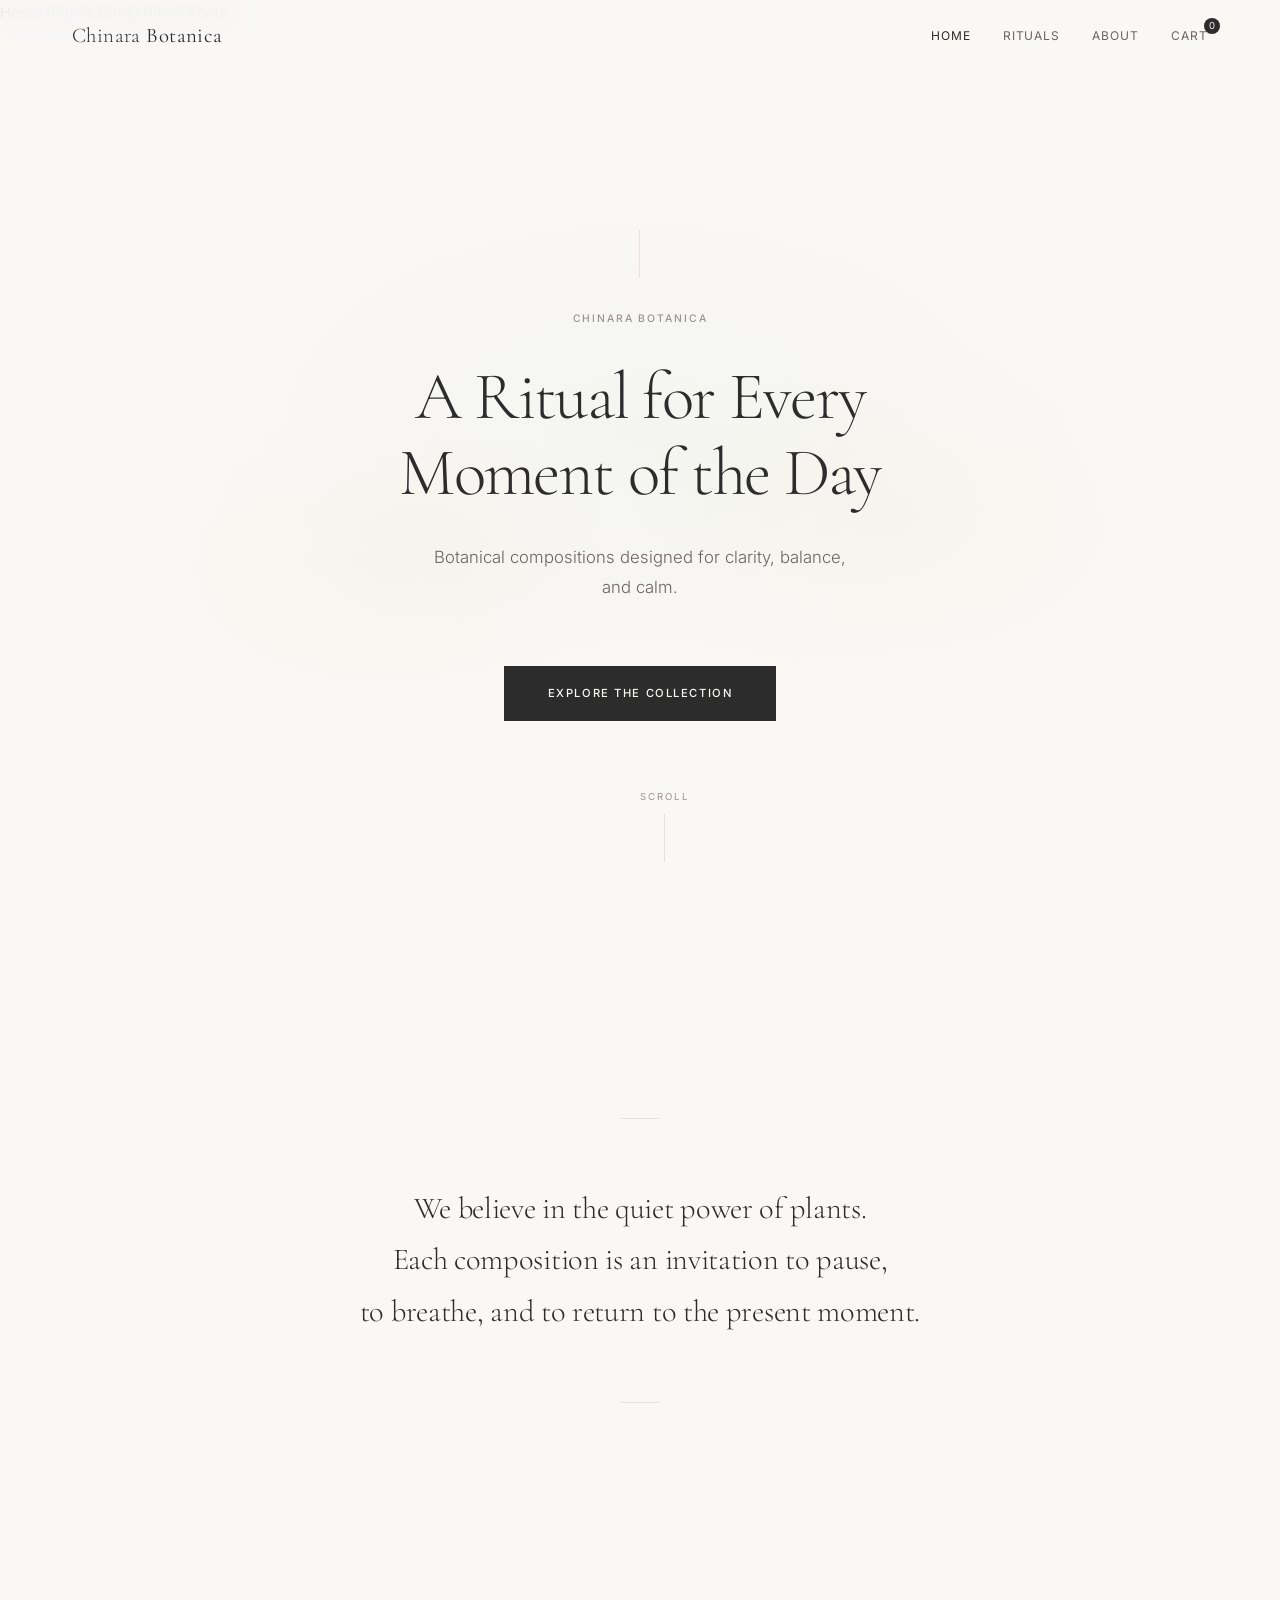
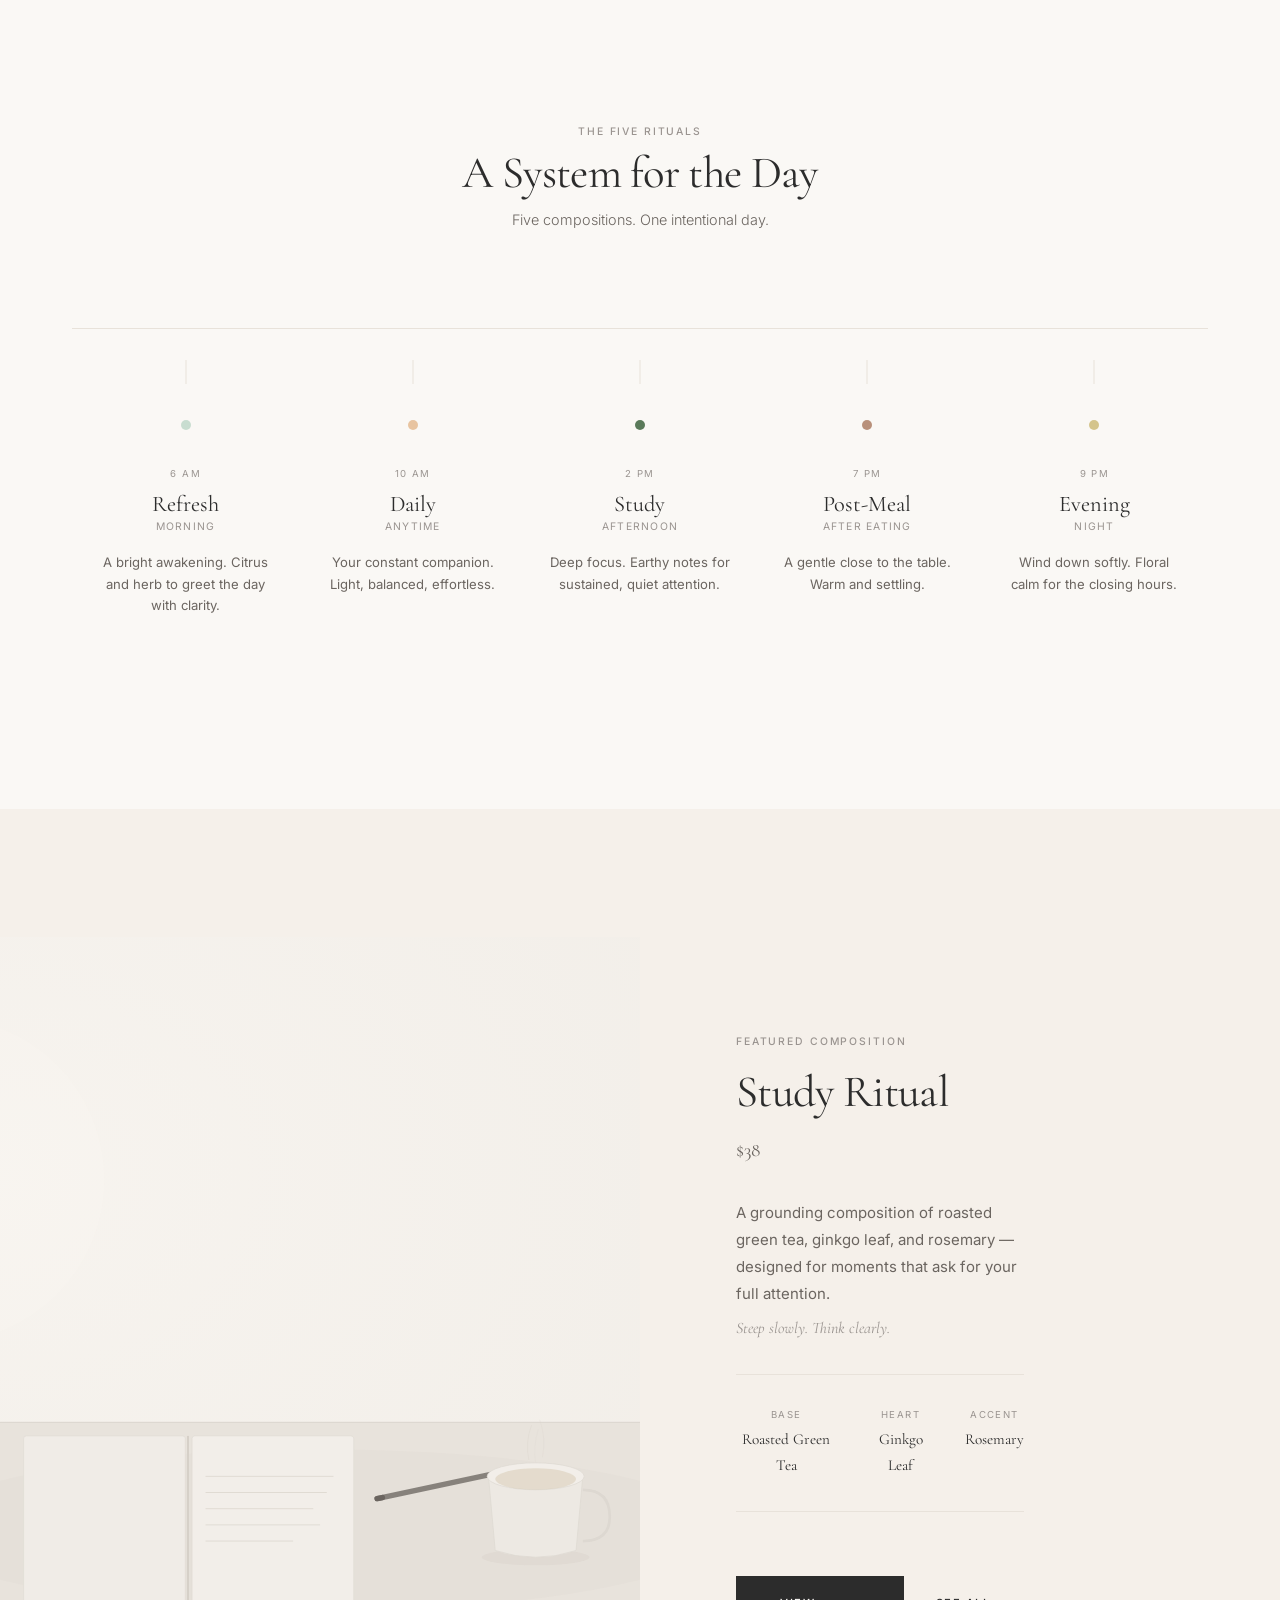
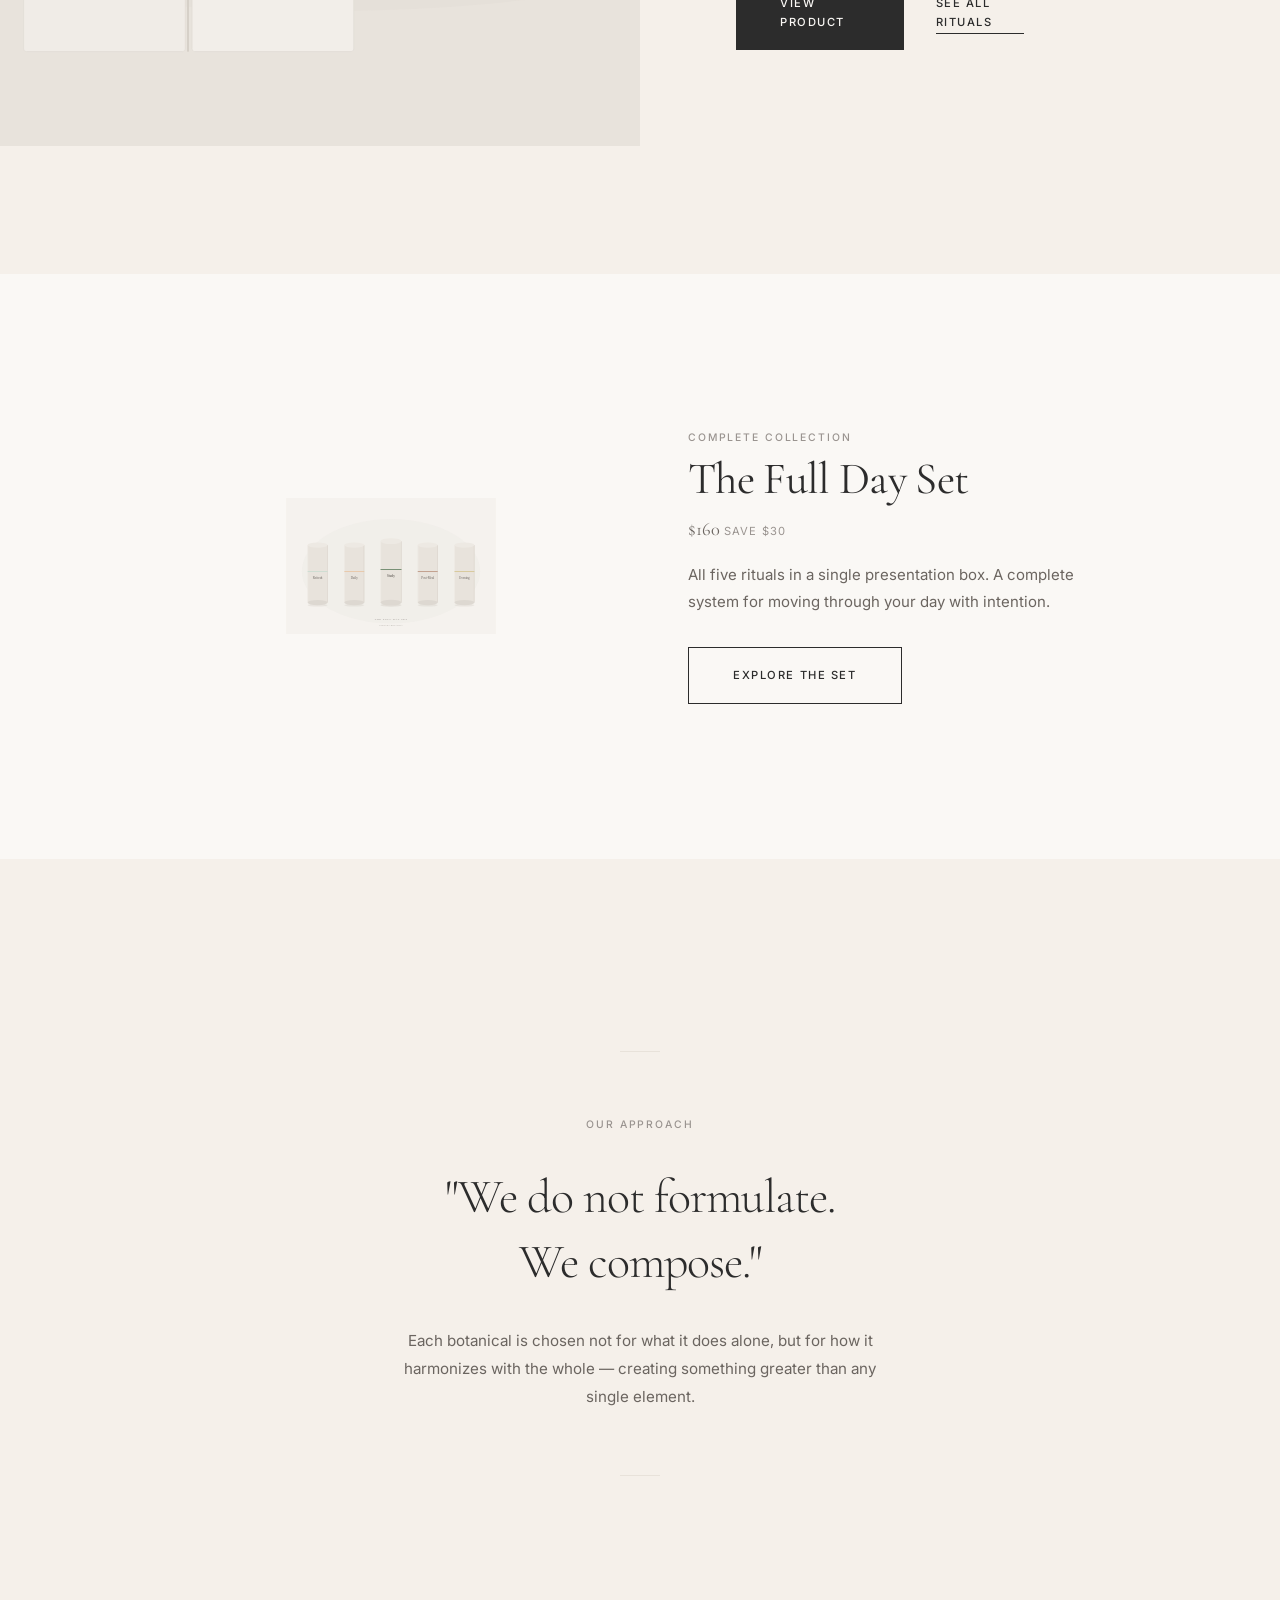
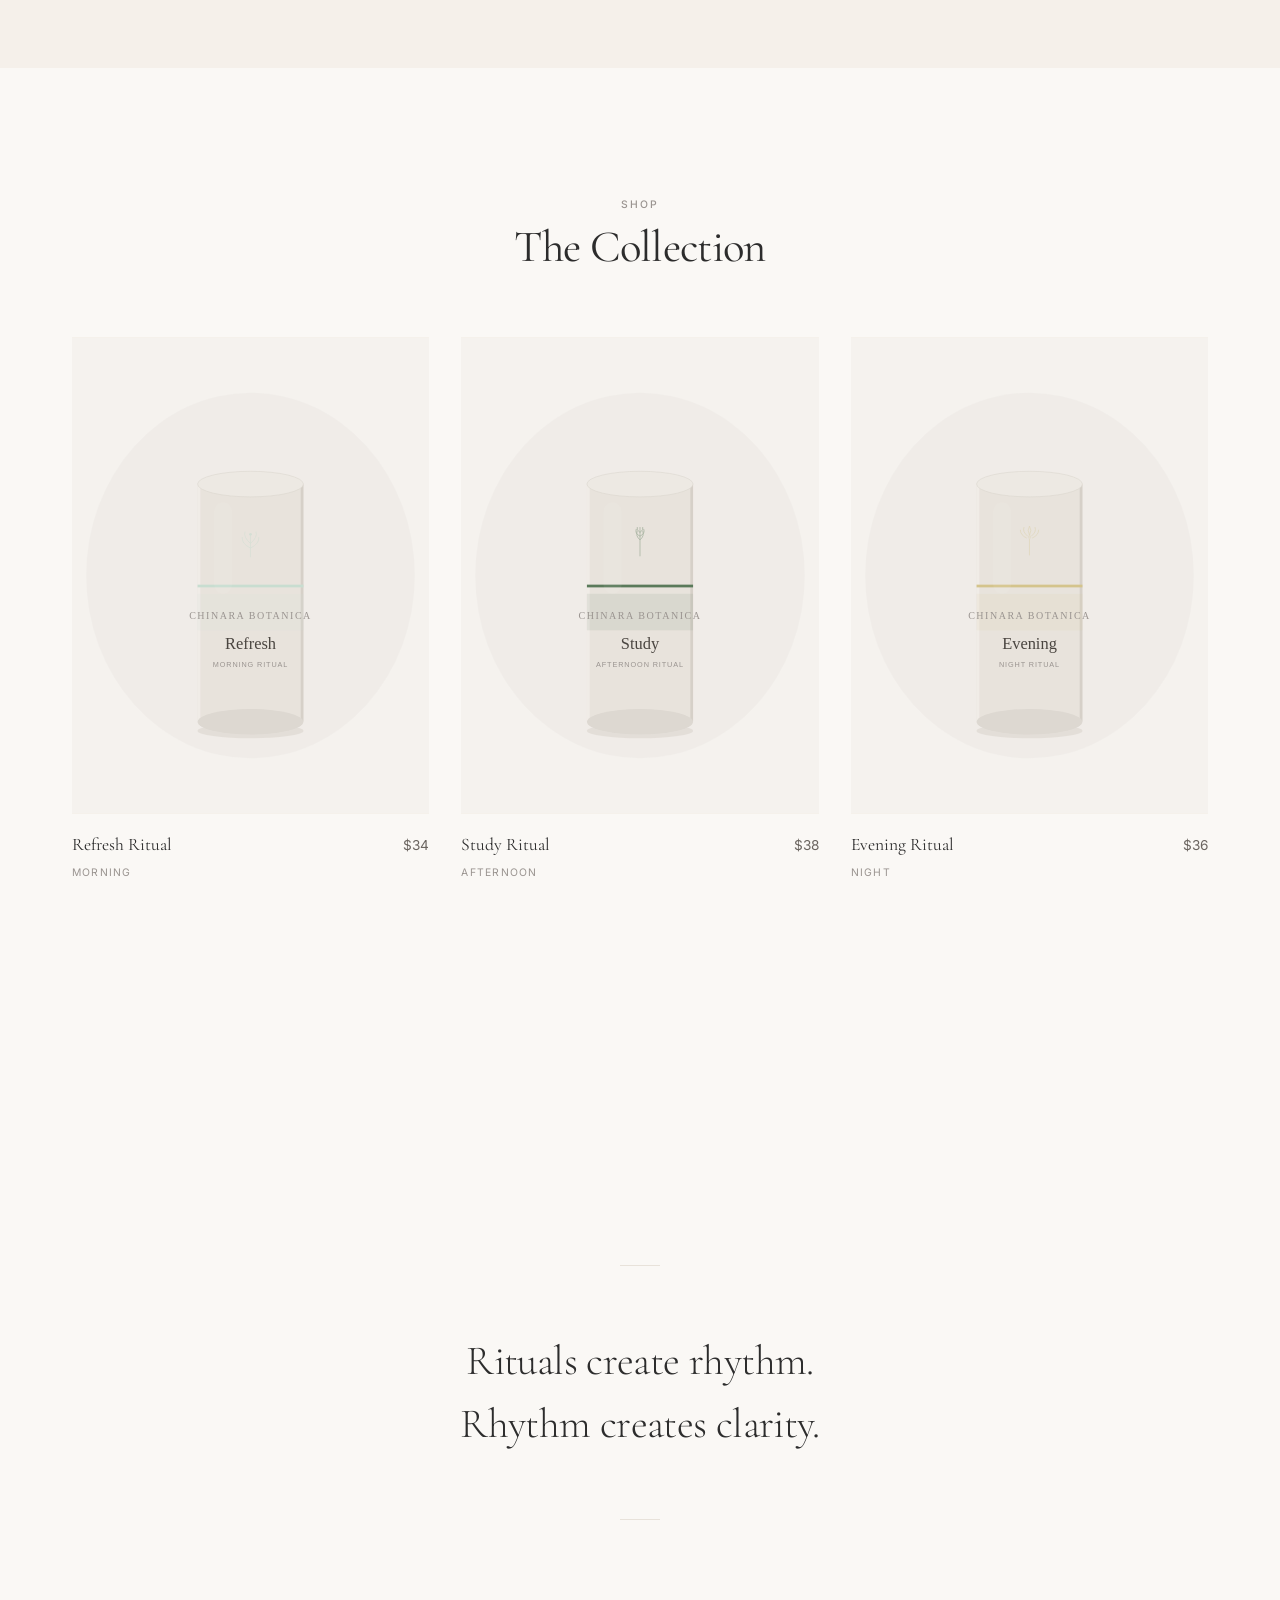
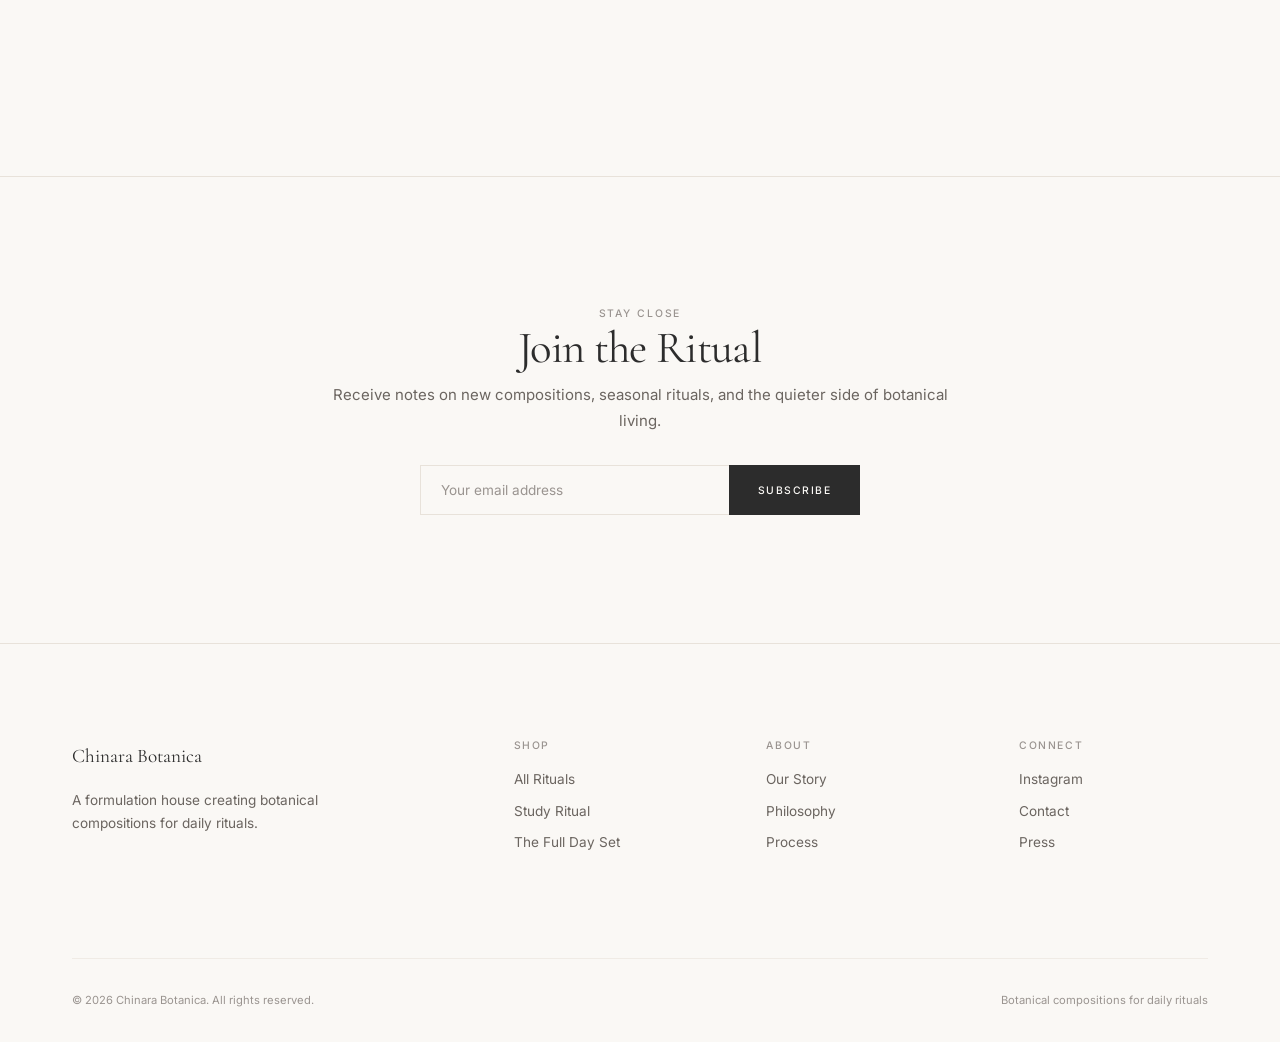
==== index.html @ 0664e267 "Executing ChatGPT Prompt #1 3/24/26" ====
<!DOCTYPE html>
<html lang="en">
<head>
  <meta charset="UTF-8">
  <meta name="viewport" content="width=device-width, initial-scale=1.0">
  <title>Chinara Botanica — Botanical Compositions for Daily Rituals</title>
  <meta name="description" content="A formulation house creating botanical compositions for daily rituals. Calm, refined, intentional.">
  <link rel="preconnect" href="https://fonts.googleapis.com">
  <link rel="preconnect" href="https://fonts.gstatic.com" crossorigin>
  <link href="https://fonts.googleapis.com/css2?family=Cormorant+Garamond:ital,wght@0,300;0,400;0,500;1,300;1,400&family=Inter:wght@300;400;500&display=swap" rel="stylesheet">
  <link rel="stylesheet" href="css/style.css">
</head>
<body>

  <!-- Header -->
  <header class="header" id="header">
    <div class="header__inner">
      <a href="index.html" class="header__logo"><span>Chinara</span> Botanica</a>
      <nav class="header__nav">
        <a href="index.html" class="active">Home</a>
        <a href="collection.html">Rituals</a>
        <a href="about.html">About</a>
        <a href="#" class="header__cart">Cart <span class="header__cart-count">0</span></a>
      </nav>
      <button class="header__menu-btn" id="menuBtn" aria-label="Open menu">
        <span></span><span></span><span></span>
      </button>
    </div>
  </header>

  <!-- Mobile Nav -->
  <div class="mobile-nav" id="mobileNav">
    <a href="index.html">Home</a>
    <a href="collection.html">Rituals</a>
    <a href="product.html">Study Ritual</a>
    <a href="about.html">About</a>
  </div>

  <!-- Hero -->
  <section class="hero">
    <div class="hero__ambient"></div>
    <div class="hero__content">
      <div class="hero__line fade-up delay-1"></div>
      <p class="label hero__label fade-up delay-2">Chinara Botanica</p>
      <h1 class="fade-up delay-3">A Ritual for Every<br>Moment of the Day</h1>
      <p class="hero__subtitle fade-up delay-4">Botanical compositions designed for clarity, balance, and calm.</p>
      <a href="collection.html" class="btn btn--primary fade-up delay-5">Explore the Collection</a>
    </div>
    <div class="hero__scroll fade-up delay-6">
      <span>Scroll</span>
      <div class="hero__scroll-line"></div>
    </div>
  </section>

  <!-- Brand Statement -->
  <section class="section section--large brand-statement">
    <div class="container container--narrow">
      <div class="brand-statement__inner fade-in">
        <div class="brand-statement__line"></div>
        <p class="brand-statement__text">We believe in the quiet power of plants.<br>Each composition is an invitation to pause,<br>to breathe, and to return to the present moment.</p>
        <div class="brand-statement__line"></div>
      </div>
    </div>
  </section>

  <!-- Five Ritual System -->
  <section class="section section--large rituals-system">
    <div class="container">
      <div class="rituals-system__header fade-in">
        <p class="label">The Five Rituals</p>
        <h2>A System for the Day</h2>
        <p class="rituals-system__subtitle">Five compositions. One intentional day.</p>
      </div>
      <div class="rituals-system__timeline fade-in">
        <div class="rituals-system__line"></div>
        <div class="rituals-system__cards">
          <a href="collection.html" class="ritual-card" data-ritual="refresh">
            <div class="ritual-card__dot" style="background-color: var(--color-refresh);"></div>
            <div class="ritual-card__content">
              <span class="ritual-card__time">6 am</span>
              <h3 class="ritual-card__name">Refresh</h3>
              <p class="ritual-card__moment">Morning</p>
              <p class="ritual-card__desc">A bright awakening. Citrus and herb to greet the day with clarity.</p>
            </div>
          </a>
          <a href="collection.html" class="ritual-card" data-ritual="daily">
            <div class="ritual-card__dot" style="background-color: var(--color-daily);"></div>
            <div class="ritual-card__content">
              <span class="ritual-card__time">10 am</span>
              <h3 class="ritual-card__name">Daily</h3>
              <p class="ritual-card__moment">Anytime</p>
              <p class="ritual-card__desc">Your constant companion. Light, balanced, effortless.</p>
            </div>
          </a>
          <a href="product.html" class="ritual-card" data-ritual="study">
            <div class="ritual-card__dot" style="background-color: var(--color-study);"></div>
            <div class="ritual-card__content">
              <span class="ritual-card__time">2 pm</span>
              <h3 class="ritual-card__name">Study</h3>
              <p class="ritual-card__moment">Afternoon</p>
              <p class="ritual-card__desc">Deep focus. Earthy notes for sustained, quiet attention.</p>
            </div>
          </a>
          <a href="collection.html" class="ritual-card" data-ritual="postmeal">
            <div class="ritual-card__dot" style="background-color: var(--color-postmeal);"></div>
            <div class="ritual-card__content">
              <span class="ritual-card__time">7 pm</span>
              <h3 class="ritual-card__name">Post-Meal</h3>
              <p class="ritual-card__moment">After eating</p>
              <p class="ritual-card__desc">A gentle close to the table. Warm and settling.</p>
            </div>
          </a>
          <a href="collection.html" class="ritual-card" data-ritual="evening">
            <div class="ritual-card__dot" style="background-color: var(--color-evening);"></div>
            <div class="ritual-card__content">
              <span class="ritual-card__time">9 pm</span>
              <h3 class="ritual-card__name">Evening</h3>
              <p class="ritual-card__moment">Night</p>
              <p class="ritual-card__desc">Wind down softly. Floral calm for the closing hours.</p>
            </div>
          </a>
        </div>
      </div>
    </div>
  </section>

  <!-- Featured Product: Study Ritual -->
  <section class="section--large featured">
    <div class="featured__grid">
      <div class="featured__image fade-in">
        <img src="img/scene-workspace.svg" alt="Study Ritual in a calm workspace setting" class="featured__img">
      </div>
      <div class="featured__content fade-in">
        <p class="label">Featured Composition</p>
        <h2>Study Ritual</h2>
        <p class="featured__price">$38</p>
        <p class="featured__desc">A grounding composition of roasted green tea, ginkgo leaf, and rosemary — designed for moments that ask for your full attention.</p>
        <p class="featured__tagline"><em>Steep slowly. Think clearly.</em></p>
        <dl class="featured__notes">
          <div class="featured__note">
            <dt>Base</dt>
            <dd>Roasted Green Tea</dd>
          </div>
          <div class="featured__note">
            <dt>Heart</dt>
            <dd>Ginkgo Leaf</dd>
          </div>
          <div class="featured__note">
            <dt>Accent</dt>
            <dd>Rosemary</dd>
          </div>
        </dl>
        <div class="featured__actions">
          <a href="product.html" class="btn btn--primary">View Product</a>
          <a href="collection.html" class="btn btn--link">See All Rituals</a>
        </div>
      </div>
    </div>
  </section>

  <!-- Ritual Set -->
  <section class="section section--large ritual-set">
    <div class="container">
      <div class="ritual-set__inner fade-in">
        <div class="ritual-set__visual">
          <img src="img/set-fullday.svg" alt="The Full Day Set — all five ritual tins" class="ritual-set__img">
        </div>
        <div class="ritual-set__content">
          <p class="label">Complete Collection</p>
          <h2>The Full Day Set</h2>
          <p class="ritual-set__price">$160 <span class="ritual-set__save">save $30</span></p>
          <p class="ritual-set__desc">All five rituals in a single presentation box. A complete system for moving through your day with intention.</p>
          <a href="collection.html" class="btn btn--outline">Explore the Set</a>
        </div>
      </div>
    </div>
  </section>

  <!-- Philosophy: Composition over Formulation -->
  <section class="section--large philosophy-full">
    <div class="container container--narrow">
      <div class="philosophy-full__inner fade-in">
        <div class="philosophy-full__line"></div>
        <p class="label">Our Approach</p>
        <blockquote class="philosophy-full__quote">
          "We do not formulate.<br>We compose."
        </blockquote>
        <p class="philosophy-full__text">Each botanical is chosen not for what it does alone, but for how it harmonizes with the whole — creating something greater than any single element.</p>
        <div class="philosophy-full__line"></div>
      </div>
    </div>
  </section>

  <!-- Minimal Product Grid -->
  <section class="section section--large product-grid">
    <div class="container">
      <div class="product-grid__header fade-in">
        <p class="label">Shop</p>
        <h2>The Collection</h2>
      </div>
      <div class="product-grid__items">
        <a href="collection.html" class="product-card fade-in">
          <div class="product-card__image">
            <img src="img/tin-refresh.svg" alt="Refresh Ritual tin" class="product-card__img">
          </div>
          <div class="product-card__info">
            <span class="product-card__name">Refresh Ritual</span>
            <span class="product-card__price">$34</span>
          </div>
          <p class="product-card__tag">Morning</p>
        </a>
        <a href="product.html" class="product-card fade-in">
          <div class="product-card__image">
            <img src="img/tin-study.svg" alt="Study Ritual tin" class="product-card__img">
          </div>
          <div class="product-card__info">
            <span class="product-card__name">Study Ritual</span>
            <span class="product-card__price">$38</span>
          </div>
          <p class="product-card__tag">Afternoon</p>
        </a>
        <a href="collection.html" class="product-card fade-in">
          <div class="product-card__image">
            <img src="img/tin-evening.svg" alt="Evening Ritual tin" class="product-card__img">
          </div>
          <div class="product-card__info">
            <span class="product-card__name">Evening Ritual</span>
            <span class="product-card__price">$36</span>
          </div>
          <p class="product-card__tag">Night</p>
        </a>
      </div>
    </div>
  </section>

  <!-- Closing Line -->
  <section class="section--large closing">
    <div class="container container--narrow">
      <div class="closing__inner fade-in">
        <div class="closing__line"></div>
        <p class="closing__text">Rituals create rhythm.<br>Rhythm creates clarity.</p>
        <div class="closing__line"></div>
      </div>
    </div>
  </section>

  <!-- Email Signup -->
  <section class="section section--large signup">
    <div class="container container--narrow fade-in">
      <p class="label">Stay Close</p>
      <h2>Join the Ritual</h2>
      <p class="signup__text">Receive notes on new compositions, seasonal rituals, and the quieter side of botanical living.</p>
      <form class="signup__form" onsubmit="event.preventDefault();">
        <input type="email" class="signup__input" placeholder="Your email address" required>
        <button type="submit" class="signup__submit">Subscribe</button>
      </form>
    </div>
  </section>

  <!-- Footer -->
  <footer class="footer">
    <div class="container">
      <div class="footer__grid">
        <div class="footer__brand">
          <p class="footer__brand-name">Chinara Botanica</p>
          <p class="footer__brand-desc">A formulation house creating botanical compositions for daily rituals.</p>
        </div>
        <div class="footer__col">
          <h4>Shop</h4>
          <a href="collection.html">All Rituals</a>
          <a href="product.html">Study Ritual</a>
          <a href="collection.html">The Full Day Set</a>
        </div>
        <div class="footer__col">
          <h4>About</h4>
          <a href="about.html">Our Story</a>
          <a href="about.html">Philosophy</a>
          <a href="about.html">Process</a>
        </div>
        <div class="footer__col">
          <h4>Connect</h4>
          <a href="#">Instagram</a>
          <a href="#">Contact</a>
          <a href="#">Press</a>
        </div>
      </div>
      <div class="footer__bottom">
        <span>&copy; 2026 Chinara Botanica. All rights reserved.</span>
        <span>Botanical compositions for daily rituals</span>
      </div>
    </div>
  </footer>

  <script src="js/main.js"></script>
</body>
</html>
---- css/style.css ----
/* ===================================
   Chinara Botanica — Design System
   Luxury Minimalist Botanical Brand
   =================================== */

/* --- Reset & Base --- */
*, *::before, *::after {
  margin: 0;
  padding: 0;
  box-sizing: border-box;
}

:root {
  /* Brand Colors */
  --color-bg: #FAF8F5;
  --color-bg-warm: #F5F0EA;
  --color-bg-deep: #EDE8E0;
  --color-text: #2C2C2C;
  --color-text-light: #6B6560;
  --color-text-muted: #9A9490;
  --color-border: #E8E2DA;
  --color-border-light: #F0EBE5;
  --color-white: #FFFFFF;

  /* Ritual Colors */
  --color-refresh: #C8DDD0;
  --color-daily: #E8C4A0;
  --color-study: #5A7A5A;
  --color-postmeal: #B8907A;
  --color-evening: #D4C48C;

  /* Typography */
  --font-serif: 'Cormorant Garamond', 'Georgia', serif;
  --font-sans: 'Inter', 'Helvetica Neue', sans-serif;

  /* Spacing */
  --space-xs: 0.5rem;
  --space-sm: 1rem;
  --space-md: 2rem;
  --space-lg: 4rem;
  --space-xl: 6rem;
  --space-2xl: 8rem;
  --space-3xl: 12rem;

  /* Max widths */
  --max-width: 1200px;
  --max-width-narrow: 720px;
}

html {
  font-size: 16px;
  scroll-behavior: smooth;
  -webkit-font-smoothing: antialiased;
  -moz-osx-font-smoothing: grayscale;
}

body {
  font-family: var(--font-sans);
  font-weight: 400;
  font-size: 0.9375rem;
  line-height: 1.7;
  color: var(--color-text);
  background-color: var(--color-bg);
  overflow-x: hidden;
}

img {
  max-width: 100%;
  height: auto;
  display: block;
}

/* Product & scene images — fill their containers */
.product-card__img,
.coll-card__img,
.featured__img,
.pdp-hero__product-img,
.pdp-solution__img,
.pdp-brewing__img,
.ritual-set__img,
.coll-set__img {
  width: 100%;
  height: 100%;
  object-fit: cover;
}

.product-card__img {
  transition: transform 0.8s cubic-bezier(0.16, 1, 0.3, 1);
}

.product-card:hover .product-card__img {
  transform: scale(1.04);
}

.coll-card__img {
  position: absolute;
  inset: 0;
  z-index: 1;
  transition: transform 0.7s cubic-bezier(0.16, 1, 0.3, 1);
}

.coll-card:hover .coll-card__img {
  transform: scale(1.04);
}

.ritual-set__img,
.coll-set__img {
  object-fit: contain;
  max-height: 200px;
}

a {
  color: inherit;
  text-decoration: none;
}

ul, ol { list-style: none; }

button {
  font-family: inherit;
  cursor: pointer;
  border: none;
  background: none;
}

/* --- Typography --- */
h1, h2, h3, h4 {
  font-family: var(--font-serif);
  font-weight: 400;
  line-height: 1.15;
  color: var(--color-text);
}

h1 { font-size: clamp(2.4rem, 5.5vw, 4.2rem); letter-spacing: -0.025em; }
h2 { font-size: clamp(1.8rem, 4vw, 2.8rem); letter-spacing: -0.015em; }
h3 { font-size: clamp(1.3rem, 2.5vw, 1.8rem); }
h4 { font-size: 1.15rem; }

.label {
  font-family: var(--font-sans);
  font-size: 0.65rem;
  font-weight: 500;
  letter-spacing: 0.18em;
  text-transform: uppercase;
  color: var(--color-text-muted);
}

/* --- Layout --- */
.container {
  max-width: var(--max-width);
  margin: 0 auto;
  padding: 0 var(--space-md);
}

.container--narrow {
  max-width: var(--max-width-narrow);
}

.section {
  padding: var(--space-xl) 0;
}

.section--large {
  padding: var(--space-2xl) 0;
}

/* --- Header / Navigation --- */
.header {
  position: fixed;
  top: 0;
  left: 0;
  right: 0;
  z-index: 100;
  background-color: rgba(250, 248, 245, 0.9);
  backdrop-filter: blur(16px);
  -webkit-backdrop-filter: blur(16px);
  border-bottom: 1px solid transparent;
  transition: transform 0.4s cubic-bezier(0.16, 1, 0.3, 1), border-color 0.3s ease;
}

.header.scrolled {
  border-bottom-color: var(--color-border-light);
}

.header--hidden {
  transform: translateY(-100%);
}

.header__inner {
  display: flex;
  align-items: center;
  justify-content: space-between;
  height: 72px;
  max-width: var(--max-width);
  margin: 0 auto;
  padding: 0 var(--space-md);
}

.header__logo {
  font-family: var(--font-serif);
  font-size: 1.3rem;
  letter-spacing: 0.02em;
  color: var(--color-text);
}

.header__logo span {
  font-weight: 300;
}

.header__nav {
  display: flex;
  align-items: center;
  gap: var(--space-md);
}

.header__nav a {
  font-size: 0.75rem;
  font-weight: 400;
  letter-spacing: 0.08em;
  text-transform: uppercase;
  color: var(--color-text-light);
  transition: color 0.3s ease;
  position: relative;
}

.header__nav a::after {
  content: '';
  position: absolute;
  bottom: -4px;
  left: 0;
  width: 0;
  height: 1px;
  background-color: var(--color-text);
  transition: width 0.4s cubic-bezier(0.16, 1, 0.3, 1);
}

.header__nav a:hover {
  color: var(--color-text);
}

.header__nav a:hover::after {
  width: 100%;
}

.header__nav a.active {
  color: var(--color-text);
}

.header__cart {
  position: relative;
  font-size: 0.75rem;
  font-weight: 400;
  letter-spacing: 0.08em;
  text-transform: uppercase;
  color: var(--color-text-light);
}

.header__cart-count {
  position: absolute;
  top: -8px;
  right: -12px;
  width: 16px;
  height: 16px;
  background-color: var(--color-text);
  color: var(--color-bg);
  font-size: 0.6rem;
  border-radius: 50%;
  display: flex;
  align-items: center;
  justify-content: center;
}

/* Mobile menu */
.header__menu-btn {
  display: none;
  flex-direction: column;
  gap: 5px;
  padding: 4px;
}

.header__menu-btn span {
  display: block;
  width: 20px;
  height: 1px;
  background-color: var(--color-text);
  transition: all 0.3s ease;
}

/* --- Buttons --- */
.btn {
  display: inline-flex;
  align-items: center;
  justify-content: center;
  font-family: var(--font-sans);
  font-size: 0.7rem;
  font-weight: 500;
  letter-spacing: 0.14em;
  text-transform: uppercase;
  padding: 18px 44px;
  transition: all 0.4s cubic-bezier(0.16, 1, 0.3, 1);
}

.btn--primary {
  background-color: var(--color-text);
  color: var(--color-bg);
}

.btn--primary:hover {
  background-color: #1a1a1a;
  transform: translateY(-1px);
}

.btn--outline {
  border: 1px solid var(--color-text);
  color: var(--color-text);
  background-color: transparent;
}

.btn--outline:hover {
  background-color: var(--color-text);
  color: var(--color-bg);
}

.btn--link {
  padding: 0;
  font-size: 0.7rem;
  letter-spacing: 0.14em;
  text-transform: uppercase;
  color: var(--color-text);
  position: relative;
}

.btn--link::after {
  content: '';
  position: absolute;
  bottom: -2px;
  left: 0;
  width: 100%;
  height: 1px;
  background-color: var(--color-text);
  transform: scaleX(1);
  transform-origin: left;
  transition: transform 0.4s cubic-bezier(0.16, 1, 0.3, 1);
}

.btn--link:hover::after {
  transform: scaleX(0);
  transform-origin: right;
}

/* =============================================
   HOMEPAGE — Luxury Redesign
   ============================================= */

/* --- Hero --- */
.hero {
  min-height: 100vh;
  display: flex;
  align-items: center;
  justify-content: center;
  text-align: center;
  padding: var(--space-2xl) var(--space-md);
  position: relative;
  overflow: hidden;
}

.hero__ambient {
  position: absolute;
  inset: 0;
  background:
    radial-gradient(ellipse 60% 50% at 50% 45%, rgba(200, 221, 208, 0.12) 0%, transparent 60%),
    radial-gradient(ellipse 40% 35% at 30% 60%, rgba(232, 196, 160, 0.08) 0%, transparent 50%),
    radial-gradient(ellipse 45% 40% at 70% 55%, rgba(212, 196, 140, 0.06) 0%, transparent 50%);
  pointer-events: none;
}

.hero__content {
  max-width: 720px;
  position: relative;
  z-index: 1;
}

.hero__line {
  width: 1px;
  height: 48px;
  background-color: var(--color-border);
  margin: 0 auto var(--space-md);
}

.hero__label {
  margin-bottom: var(--space-md);
}

.hero h1 {
  margin-bottom: var(--space-md);
  font-weight: 300;
  line-height: 1.12;
}

.hero__subtitle {
  font-size: 1.05rem;
  color: var(--color-text-light);
  line-height: 1.8;
  margin-bottom: var(--space-lg);
  max-width: 420px;
  margin-left: auto;
  margin-right: auto;
  font-weight: 300;
}

.hero__scroll {
  position: absolute;
  bottom: var(--space-lg);
  left: 50%;
  transform: translateX(-50%);
  display: flex;
  flex-direction: column;
  align-items: center;
  gap: var(--space-xs);
}

.hero__scroll span {
  font-size: 0.6rem;
  letter-spacing: 0.22em;
  text-transform: uppercase;
  color: var(--color-text-muted);
}

.hero__scroll-line {
  width: 1px;
  height: 48px;
  background-color: var(--color-border);
  position: relative;
  overflow: hidden;
}

.hero__scroll-line::after {
  content: '';
  position: absolute;
  top: -100%;
  left: 0;
  width: 100%;
  height: 100%;
  background-color: var(--color-text-muted);
  animation: scrollLine 2.5s cubic-bezier(0.4, 0, 0.2, 1) infinite;
}

@keyframes scrollLine {
  0% { top: -100%; }
  50% { top: 0; }
  100% { top: 100%; }
}

/* --- Brand Statement --- */
.brand-statement {
  text-align: center;
}

.brand-statement__inner {
  padding: var(--space-lg) 0;
}

.brand-statement__line {
  width: 40px;
  height: 1px;
  background-color: var(--color-border);
  margin: 0 auto;
}

.brand-statement__text {
  font-family: var(--font-serif);
  font-size: clamp(1.35rem, 2.8vw, 1.9rem);
  line-height: 1.7;
  font-weight: 300;
  color: var(--color-text);
  padding: var(--space-lg) 0;
  letter-spacing: -0.01em;
}

/* --- Five Ritual System --- */
.rituals-system {
  overflow: hidden;
}

.rituals-system__header {
  text-align: center;
  margin-bottom: var(--space-xl);
}

.rituals-system__header h2 {
  margin-top: var(--space-xs);
  margin-bottom: var(--space-xs);
}

.rituals-system__subtitle {
  font-size: 0.9rem;
  color: var(--color-text-light);
  font-weight: 300;
}

.rituals-system__timeline {
  position: relative;
  padding-top: var(--space-md);
}

.rituals-system__line {
  position: absolute;
  top: 0;
  left: 0;
  right: 0;
  height: 1px;
  background-color: var(--color-border);
}

.rituals-system__cards {
  display: grid;
  grid-template-columns: repeat(5, 1fr);
  gap: 0;
}

.ritual-card {
  padding: var(--space-lg) var(--space-sm);
  text-align: center;
  position: relative;
  transition: background-color 0.5s ease;
  cursor: pointer;
}

.ritual-card::before {
  content: '';
  position: absolute;
  top: 0;
  left: 50%;
  transform: translateX(-50%);
  width: 1px;
  height: 24px;
  background-color: var(--color-border);
}

.ritual-card:hover {
  background-color: var(--color-bg-warm);
}

.ritual-card__dot {
  width: 10px;
  height: 10px;
  border-radius: 50%;
  margin: 0 auto var(--space-md);
  position: relative;
  top: -4px;
}

.ritual-card__content {}

.ritual-card__time {
  font-size: 0.6rem;
  letter-spacing: 0.15em;
  text-transform: uppercase;
  color: var(--color-text-muted);
  display: block;
  margin-bottom: var(--space-xs);
}

.ritual-card__name {
  font-family: var(--font-serif);
  font-size: 1.4rem;
  font-weight: 400;
  margin-bottom: 2px;
}

.ritual-card__moment {
  font-size: 0.65rem;
  letter-spacing: 0.12em;
  text-transform: uppercase;
  color: var(--color-text-muted);
  margin-bottom: var(--space-sm);
}

.ritual-card__desc {
  font-size: 0.82rem;
  color: var(--color-text-light);
  line-height: 1.65;
  max-width: 180px;
  margin: 0 auto;
}

/* --- Featured Product --- */
.featured {
  background-color: var(--color-bg-warm);
}

.featured__grid {
  display: grid;
  grid-template-columns: 1fr 1fr;
  min-height: 85vh;
}

.featured__image {
  position: relative;
  overflow: hidden;
  background-color: var(--color-bg-deep);
}

.featured__image-inner {
  width: 100%;
  height: 100%;
  display: flex;
  flex-direction: column;
  align-items: center;
  justify-content: center;
  gap: var(--space-md);
  position: relative;
}

.featured__orb {
  width: 200px;
  height: 200px;
  border-radius: 50%;
  opacity: 0.5;
  filter: blur(40px);
  animation: orbFloat 8s ease-in-out infinite;
}

@keyframes orbFloat {
  0%, 100% { transform: translateY(0) scale(1); }
  50% { transform: translateY(-12px) scale(1.05); }
}

.featured__image-label {
  font-family: var(--font-serif);
  font-size: 1.3rem;
  color: var(--color-text-muted);
  position: relative;
  z-index: 1;
}

.featured__content {
  padding: var(--space-xl) var(--space-xl);
  display: flex;
  flex-direction: column;
  justify-content: center;
  max-width: 480px;
}

.featured__content .label {
  margin-bottom: var(--space-sm);
}

.featured__content h2 {
  margin-bottom: var(--space-sm);
}

.featured__price {
  font-family: var(--font-serif);
  font-size: 1.2rem;
  color: var(--color-text-light);
  margin-bottom: var(--space-md);
}

.featured__desc {
  color: var(--color-text-light);
  margin-bottom: var(--space-xs);
  line-height: 1.8;
}

.featured__tagline {
  font-family: var(--font-serif);
  font-size: 1rem;
  color: var(--color-text-muted);
  margin-bottom: var(--space-md);
}

.featured__notes {
  display: flex;
  gap: var(--space-md);
  margin-bottom: var(--space-lg);
  padding: var(--space-md) 0;
  border-top: 1px solid var(--color-border);
  border-bottom: 1px solid var(--color-border);
}

.featured__note {
  text-align: center;
}

.featured__note dt {
  font-size: 0.6rem;
  letter-spacing: 0.15em;
  text-transform: uppercase;
  color: var(--color-text-muted);
  margin-bottom: 4px;
}

.featured__note dd {
  font-family: var(--font-serif);
  font-size: 0.95rem;
}

.featured__actions {
  display: flex;
  align-items: center;
  gap: var(--space-md);
}

/* --- Ritual Set --- */
.ritual-set {
  text-align: center;
}

.ritual-set__inner {
  display: grid;
  grid-template-columns: 1fr 1fr;
  gap: var(--space-xl);
  align-items: center;
  max-width: 900px;
  margin: 0 auto;
}

.ritual-set__visual {
  display: flex;
  align-items: center;
  justify-content: center;
  padding: var(--space-xl);
}

.ritual-set__circles {
  display: flex;
  gap: -8px;
}

.ritual-set__circles span {
  width: 56px;
  height: 56px;
  border-radius: 50%;
  margin-left: -10px;
  opacity: 0.75;
  transition: transform 0.4s cubic-bezier(0.16, 1, 0.3, 1), opacity 0.4s ease;
}

.ritual-set__circles span:first-child {
  margin-left: 0;
}

.ritual-set__inner:hover .ritual-set__circles span {
  margin-left: 4px;
  opacity: 0.9;
}

.ritual-set__inner:hover .ritual-set__circles span:first-child {
  margin-left: 0;
}

.ritual-set__content {
  text-align: left;
}

.ritual-set__content .label {
  margin-bottom: var(--space-xs);
}

.ritual-set h2 {
  margin-bottom: var(--space-xs);
}

.ritual-set__price {
  font-family: var(--font-serif);
  font-size: 1.15rem;
  color: var(--color-text-light);
  margin-bottom: var(--space-sm);
}

.ritual-set__save {
  font-family: var(--font-sans);
  font-size: 0.7rem;
  letter-spacing: 0.1em;
  text-transform: uppercase;
  color: var(--color-text-muted);
}

.ritual-set__desc {
  color: var(--color-text-light);
  margin-bottom: var(--space-md);
  line-height: 1.8;
}

/* --- Philosophy Full --- */
.philosophy-full {
  background-color: var(--color-bg-warm);
  padding: var(--space-3xl) 0;
}

.philosophy-full__inner {
  text-align: center;
}

.philosophy-full__line {
  width: 40px;
  height: 1px;
  background-color: var(--color-border);
  margin: 0 auto;
}

.philosophy-full__inner .label {
  margin-top: var(--space-lg);
  margin-bottom: var(--space-md);
}

.philosophy-full__quote {
  font-family: var(--font-serif);
  font-size: clamp(1.8rem, 4vw, 3rem);
  font-weight: 300;
  line-height: 1.35;
  color: var(--color-text);
  margin-bottom: var(--space-md);
  letter-spacing: -0.02em;
}

.philosophy-full__text {
  font-size: 0.95rem;
  color: var(--color-text-light);
  max-width: 480px;
  margin: 0 auto var(--space-lg);
  line-height: 1.85;
}

/* --- Product Grid --- */
.product-grid {
  text-align: center;
}

.product-grid__header {
  margin-bottom: var(--space-lg);
}

.product-grid__header h2 {
  margin-top: var(--space-xs);
}

.product-grid__items {
  display: grid;
  grid-template-columns: repeat(3, 1fr);
  gap: var(--space-md);
}

.product-card {
  text-align: left;
  transition: transform 0.5s cubic-bezier(0.16, 1, 0.3, 1);
}

.product-card:hover {
  transform: translateY(-6px);
}

.product-card__image {
  aspect-ratio: 3/4;
  background-color: var(--color-bg-warm);
  margin-bottom: var(--space-sm);
  overflow: hidden;
  position: relative;
}

.product-card__image-inner {
  width: 100%;
  height: 100%;
  display: flex;
  flex-direction: column;
  align-items: center;
  justify-content: center;
  gap: var(--space-sm);
  transition: transform 0.8s cubic-bezier(0.16, 1, 0.3, 1);
}

.product-card:hover .product-card__image-inner {
  transform: scale(1.04);
}

.product-card__orb {
  width: 100px;
  height: 100px;
  border-radius: 50%;
  opacity: 0.45;
  filter: blur(20px);
  transition: opacity 0.5s ease, filter 0.5s ease;
}

.product-card:hover .product-card__orb {
  opacity: 0.6;
  filter: blur(25px);
}

.product-card__image-inner .swatch {
  width: 40px;
  height: 40px;
  border-radius: 50%;
  opacity: 0.6;
}

.product-card__image-inner span {
  font-family: var(--font-serif);
  font-size: 0.95rem;
  color: var(--color-text-muted);
}

.product-card__info {
  display: flex;
  justify-content: space-between;
  align-items: baseline;
}

.product-card__name {
  font-family: var(--font-serif);
  font-size: 1.1rem;
}

.product-card__price {
  font-size: 0.85rem;
  color: var(--color-text-light);
}

.product-card__tag {
  font-size: 0.65rem;
  letter-spacing: 0.12em;
  text-transform: uppercase;
  color: var(--color-text-muted);
  margin-top: 4px;
}

/* --- Closing Line --- */
.closing {
  padding: var(--space-3xl) 0;
  text-align: center;
}

.closing__inner {
  padding: var(--space-lg) 0;
}

.closing__line {
  width: 40px;
  height: 1px;
  background-color: var(--color-border);
  margin: 0 auto;
}

.closing__text {
  font-family: var(--font-serif);
  font-size: clamp(1.6rem, 3.5vw, 2.6rem);
  font-weight: 300;
  line-height: 1.5;
  color: var(--color-text);
  padding: var(--space-lg) 0;
  letter-spacing: -0.015em;
}

/* --- Email Signup --- */
.signup {
  text-align: center;
  border-top: 1px solid var(--color-border);
}

.signup h2 {
  margin-bottom: var(--space-xs);
}

.signup__text {
  color: var(--color-text-light);
  margin-bottom: var(--space-md);
}

.signup__form {
  display: flex;
  max-width: 440px;
  margin: 0 auto;
  gap: 0;
}

.signup__input {
  flex: 1;
  padding: 16px 20px;
  font-family: var(--font-sans);
  font-size: 0.85rem;
  border: 1px solid var(--color-border);
  border-right: none;
  background-color: transparent;
  color: var(--color-text);
  outline: none;
  transition: border-color 0.3s ease;
}

.signup__input::placeholder {
  color: var(--color-text-muted);
}

.signup__input:focus {
  border-color: var(--color-text-light);
}

.signup__submit {
  padding: 16px 28px;
  font-family: var(--font-sans);
  font-size: 0.65rem;
  font-weight: 500;
  letter-spacing: 0.14em;
  text-transform: uppercase;
  background-color: var(--color-text);
  color: var(--color-bg);
  border: 1px solid var(--color-text);
  transition: all 0.3s ease;
}

.signup__submit:hover {
  background-color: #1a1a1a;
}

/* --- Footer --- */
.footer {
  border-top: 1px solid var(--color-border);
  padding: var(--space-xl) 0 var(--space-md);
}

.footer__grid {
  display: grid;
  grid-template-columns: 2fr 1fr 1fr 1fr;
  gap: var(--space-lg);
  margin-bottom: var(--space-xl);
}

.footer__brand-name {
  font-family: var(--font-serif);
  font-size: 1.2rem;
  margin-bottom: var(--space-sm);
}

.footer__brand-desc {
  font-size: 0.85rem;
  color: var(--color-text-light);
  line-height: 1.7;
  max-width: 280px;
}

.footer__col h4 {
  font-family: var(--font-sans);
  font-size: 0.65rem;
  font-weight: 500;
  letter-spacing: 0.15em;
  text-transform: uppercase;
  color: var(--color-text-muted);
  margin-bottom: var(--space-sm);
}

.footer__col a {
  display: block;
  font-size: 0.85rem;
  color: var(--color-text-light);
  margin-bottom: var(--space-xs);
  transition: color 0.2s ease;
}

.footer__col a:hover {
  color: var(--color-text);
}

.footer__bottom {
  display: flex;
  justify-content: space-between;
  align-items: center;
  padding-top: var(--space-md);
  border-top: 1px solid var(--color-border-light);
  font-size: 0.7rem;
  color: var(--color-text-muted);
}

/* =============================================
   PRODUCT DETAIL PAGE — Study Ritual
   ============================================= */

/* Study green button */
.btn--study {
  background-color: var(--color-study);
  color: var(--color-bg);
  padding: 18px 48px;
}

.btn--study:hover {
  background-color: #4a6a4a;
  transform: translateY(-1px);
}

/* --- PDP Hero (Split Layout) --- */
.pdp-hero {
  display: grid;
  grid-template-columns: 1fr 1fr;
  min-height: 100vh;
  padding-top: 72px;
}

.pdp-hero__gallery {
  background-color: #E8EDE8;
  position: sticky;
  top: 72px;
  height: calc(100vh - 72px);
  display: flex;
  align-items: center;
  justify-content: center;
  overflow: hidden;
}

.pdp-hero__gallery-inner {
  display: flex;
  flex-direction: column;
  align-items: center;
  gap: var(--space-md);
  position: relative;
}

.pdp-hero__orb {
  width: 260px;
  height: 260px;
  border-radius: 50%;
  background: radial-gradient(circle, rgba(90, 122, 90, 0.35) 0%, rgba(90, 122, 90, 0.08) 50%, transparent 70%);
  filter: blur(30px);
  animation: pdpOrbFloat 10s ease-in-out infinite;
  position: absolute;
  top: 50%;
  left: 50%;
  transform: translate(-50%, -50%);
}

@keyframes pdpOrbFloat {
  0%, 100% { transform: translate(-50%, -50%) scale(1); }
  33% { transform: translate(-48%, -52%) scale(1.06); }
  66% { transform: translate(-52%, -48%) scale(0.97); }
}

.pdp-hero__product-label {
  display: flex;
  flex-direction: column;
  align-items: center;
  gap: var(--space-xs);
  position: relative;
  z-index: 1;
  color: var(--color-text-muted);
}

.pdp-hero__product-icon {
  opacity: 0.5;
  margin-bottom: var(--space-xs);
}

.pdp-hero__product-label > span:nth-child(2) {
  font-family: var(--font-serif);
  font-size: 1.5rem;
  color: var(--color-text-light);
}

.pdp-hero__product-sub {
  font-size: 0.65rem;
  letter-spacing: 0.15em;
  text-transform: uppercase;
}

.pdp-hero__content {
  padding: var(--space-xl) var(--space-xl);
  display: flex;
  flex-direction: column;
  justify-content: center;
  max-width: 520px;
}

.pdp-hero__breadcrumb {
  font-size: 0.6rem;
  letter-spacing: 0.12em;
  text-transform: uppercase;
  color: var(--color-text-muted);
  margin-bottom: var(--space-lg);
}

.pdp-hero__breadcrumb a {
  transition: color 0.2s ease;
}

.pdp-hero__breadcrumb a:hover {
  color: var(--color-text);
}

.pdp-hero__breadcrumb-sep {
  margin: 0 8px;
  opacity: 0.4;
}

.pdp-hero__text .label {
  margin-bottom: var(--space-sm);
}

.pdp-hero__text h1 {
  font-size: clamp(2.4rem, 5vw, 3.6rem);
  font-weight: 300;
  line-height: 1.08;
  margin-bottom: var(--space-sm);
}

.pdp-hero__tagline {
  font-family: var(--font-serif);
  font-size: 1.15rem;
  color: var(--color-text-light);
  margin-bottom: var(--space-sm);
  letter-spacing: -0.01em;
}

.pdp-hero__price {
  font-family: var(--font-serif);
  font-size: 1.3rem;
  color: var(--color-text-light);
  margin-bottom: var(--space-md);
}

.pdp-hero__desc {
  font-size: 0.9rem;
  color: var(--color-text-light);
  line-height: 1.8;
  margin-bottom: var(--space-lg);
}

.pdp-hero__purchase {
  display: flex;
  align-items: center;
  gap: var(--space-md);
  margin-bottom: var(--space-md);
}

.pdp-hero__quantity {
  display: flex;
  align-items: center;
  gap: var(--space-sm);
}

.pdp-hero__quantity-label {
  font-size: 0.6rem;
  letter-spacing: 0.14em;
  text-transform: uppercase;
  color: var(--color-text-muted);
}

.pdp-hero__quantity-control {
  display: flex;
  align-items: center;
  border: 1px solid var(--color-border);
}

.pdp-hero__quantity-control button {
  width: 38px;
  height: 38px;
  display: flex;
  align-items: center;
  justify-content: center;
  font-size: 1rem;
  color: var(--color-text-light);
  transition: color 0.2s ease;
}

.pdp-hero__quantity-control button:hover {
  color: var(--color-text);
}

.pdp-hero__quantity-control span {
  width: 36px;
  text-align: center;
  font-size: 0.85rem;
}

.pdp-hero__micro {
  display: flex;
  align-items: center;
  gap: var(--space-sm);
  font-size: 0.65rem;
  letter-spacing: 0.08em;
  color: var(--color-text-muted);
}

.pdp-hero__micro-sep {
  width: 3px;
  height: 3px;
  border-radius: 50%;
  background-color: var(--color-border);
}

/* --- PDP Problem --- */
.pdp-problem {
  padding: var(--space-3xl) 0;
  text-align: center;
}

.pdp-problem__inner {
  padding: var(--space-lg) 0;
}

.pdp-problem__line {
  width: 40px;
  height: 1px;
  background-color: var(--color-border);
  margin: 0 auto;
}

.pdp-problem__text {
  font-family: var(--font-serif);
  font-size: clamp(1.4rem, 3vw, 2.2rem);
  font-weight: 300;
  line-height: 1.6;
  color: var(--color-text);
  padding: var(--space-lg) 0 var(--space-md);
  letter-spacing: -0.01em;
}

.pdp-problem__sub {
  font-size: 0.9rem;
  color: var(--color-text-light);
  font-weight: 300;
  padding-bottom: var(--space-lg);
}

/* --- PDP Solution --- */
.pdp-solution {
  background-color: #E8EDE8;
}

.pdp-solution__grid {
  display: grid;
  grid-template-columns: 1fr 1fr;
  min-height: 70vh;
}

.pdp-solution__visual {
  display: flex;
  align-items: center;
  justify-content: center;
  padding: var(--space-xl);
  position: relative;
  overflow: hidden;
}

.pdp-solution__orb-wrap {
  position: relative;
  width: 240px;
  height: 240px;
}

.pdp-solution__orb {
  position: absolute;
  border-radius: 50%;
}

.pdp-solution__orb--1 {
  width: 200px;
  height: 200px;
  background: radial-gradient(circle, rgba(90, 122, 90, 0.3) 0%, transparent 70%);
  filter: blur(25px);
  top: 0;
  left: 0;
  animation: solutionOrb1 9s ease-in-out infinite;
}

.pdp-solution__orb--2 {
  width: 160px;
  height: 160px;
  background: radial-gradient(circle, rgba(90, 122, 90, 0.15) 0%, transparent 70%);
  filter: blur(20px);
  bottom: 0;
  right: 0;
  animation: solutionOrb2 11s ease-in-out infinite;
}

@keyframes solutionOrb1 {
  0%, 100% { transform: translate(0, 0); }
  50% { transform: translate(15px, -20px); }
}

@keyframes solutionOrb2 {
  0%, 100% { transform: translate(0, 0); }
  50% { transform: translate(-10px, 15px); }
}

.pdp-solution__content {
  padding: var(--space-xl);
  display: flex;
  flex-direction: column;
  justify-content: center;
  max-width: 480px;
}

.pdp-solution__content .label {
  margin-bottom: var(--space-sm);
}

.pdp-solution__content h2 {
  margin-bottom: var(--space-md);
}

.pdp-solution__desc {
  color: var(--color-text-light);
  line-height: 1.85;
  margin-bottom: var(--space-sm);
}

.pdp-solution__desc em {
  font-family: var(--font-serif);
  font-size: 1.05em;
  color: var(--color-text);
}

/* --- PDP Experience (Three Stages) --- */
.pdp-experience {
  padding: var(--space-3xl) 0;
}

.pdp-experience__header {
  text-align: center;
  margin-bottom: var(--space-xl);
}

.pdp-experience__header h2 {
  margin-top: var(--space-xs);
}

.pdp-experience__stages {
  display: grid;
  grid-template-columns: repeat(3, 1fr);
  gap: 0;
}

.pdp-experience__stage {
  padding: var(--space-lg) var(--space-md);
  text-align: center;
  position: relative;
}

.pdp-experience__stage:not(:last-child)::after {
  content: '';
  position: absolute;
  top: var(--space-lg);
  right: 0;
  bottom: var(--space-lg);
  width: 1px;
  background-color: var(--color-border);
}

.pdp-experience__stage-number {
  font-family: var(--font-serif);
  font-size: 2.5rem;
  font-weight: 300;
  color: var(--color-border);
  margin-bottom: var(--space-xs);
  line-height: 1;
}

.pdp-experience__stage-line {
  width: 24px;
  height: 1px;
  background-color: var(--color-study);
  margin: var(--space-sm) auto;
  opacity: 0.5;
}

.pdp-experience__stage h3 {
  font-size: 1.4rem;
  margin-bottom: var(--space-sm);
}

.pdp-experience__stage p {
  font-size: 0.85rem;
  color: var(--color-text-light);
  line-height: 1.75;
  max-width: 260px;
  margin: 0 auto;
}

/* --- PDP Composition --- */
.pdp-composition {
  background-color: var(--color-bg-warm);
  padding: var(--space-3xl) 0;
}

.pdp-composition__header {
  text-align: center;
  margin-bottom: var(--space-xl);
}

.pdp-composition__header h2 {
  margin-top: var(--space-xs);
  font-weight: 300;
}

.pdp-composition__grid {
  display: grid;
  grid-template-columns: repeat(3, 1fr);
  gap: var(--space-lg);
  max-width: 960px;
  margin: 0 auto;
}

.pdp-composition__item {
  text-align: center;
}

.pdp-composition__item-visual {
  display: flex;
  justify-content: center;
  margin-bottom: var(--space-md);
}

.pdp-composition__item-circle {
  width: 80px;
  height: 80px;
  border-radius: 50%;
  transition: transform 0.5s cubic-bezier(0.16, 1, 0.3, 1);
}

.pdp-composition__item:hover .pdp-composition__item-circle {
  transform: scale(1.1);
}

.pdp-composition__item-role {
  font-size: 0.6rem;
  letter-spacing: 0.18em;
  text-transform: uppercase;
  color: var(--color-text-muted);
  display: block;
  margin-bottom: var(--space-xs);
}

.pdp-composition__item-content h3 {
  font-size: 1.3rem;
  margin-bottom: var(--space-sm);
}

.pdp-composition__item-content p {
  font-size: 0.85rem;
  color: var(--color-text-light);
  line-height: 1.75;
  max-width: 240px;
  margin: 0 auto;
}

/* --- PDP Tasting Notes --- */
.pdp-notes {
  padding: var(--space-2xl) 0;
}

.pdp-notes__inner {
  text-align: center;
}

.pdp-notes__inner .label {
  margin-bottom: var(--space-lg);
}

.pdp-notes__items {
  display: flex;
  align-items: center;
  justify-content: center;
  gap: var(--space-lg);
}

.pdp-notes__item {
  display: flex;
  flex-direction: column;
  align-items: center;
  gap: var(--space-xs);
}

.pdp-notes__dot {
  width: 12px;
  height: 12px;
  border-radius: 50%;
  margin-bottom: var(--space-xs);
}

.pdp-notes__name {
  font-family: var(--font-serif);
  font-size: 1.15rem;
}

.pdp-notes__desc {
  font-size: 0.75rem;
  color: var(--color-text-muted);
  letter-spacing: 0.02em;
}

.pdp-notes__sep {
  width: 40px;
  height: 1px;
  background-color: var(--color-border);
}

/* --- PDP Brewing --- */
.pdp-brewing {
  background-color: #E8EDE8;
  padding: var(--space-3xl) 0;
}

.pdp-brewing__grid {
  display: grid;
  grid-template-columns: 1fr 1fr;
  gap: var(--space-xl);
  align-items: center;
}

.pdp-brewing__visual {
  display: flex;
  align-items: center;
  justify-content: center;
  padding: var(--space-xl);
}

.pdp-brewing__visual-inner {
  display: flex;
  flex-direction: column;
  align-items: center;
  gap: var(--space-sm);
}

.pdp-brewing__cup {
  width: 80px;
  height: 48px;
  border: 1.5px solid rgba(90, 122, 90, 0.3);
  border-top: none;
  border-radius: 0 0 40px 40px;
  position: relative;
}

.pdp-brewing__cup::after {
  content: '';
  position: absolute;
  top: 8px;
  right: -24px;
  width: 16px;
  height: 20px;
  border: 1.5px solid rgba(90, 122, 90, 0.2);
  border-left: none;
  border-radius: 0 10px 10px 0;
}

.pdp-brewing__steam {
  display: flex;
  gap: 8px;
}

.pdp-brewing__steam span {
  width: 1px;
  height: 24px;
  background: linear-gradient(to top, rgba(90, 122, 90, 0.2), transparent);
  animation: steam 2.5s ease-in-out infinite;
}

.pdp-brewing__steam span:nth-child(2) {
  height: 32px;
  animation-delay: 0.5s;
}

.pdp-brewing__steam span:nth-child(3) {
  animation-delay: 1s;
}

@keyframes steam {
  0%, 100% { opacity: 0.3; transform: translateY(0) scaleY(1); }
  50% { opacity: 0.8; transform: translateY(-6px) scaleY(1.2); }
}

.pdp-brewing__content .label {
  margin-bottom: var(--space-sm);
}

.pdp-brewing__content h2 {
  margin-bottom: var(--space-lg);
}

.pdp-brewing__steps {
  display: flex;
  flex-direction: column;
  gap: var(--space-md);
  margin-bottom: var(--space-lg);
}

.pdp-brewing__step {
  display: flex;
  gap: var(--space-md);
  align-items: flex-start;
}

.pdp-brewing__step-num {
  font-family: var(--font-serif);
  font-size: 1.6rem;
  font-weight: 300;
  color: var(--color-border);
  line-height: 1;
  min-width: 36px;
  padding-top: 2px;
}

.pdp-brewing__step h4 {
  font-family: var(--font-serif);
  font-size: 1.05rem;
  margin-bottom: 4px;
}

.pdp-brewing__step p {
  font-size: 0.85rem;
  color: var(--color-text-light);
  line-height: 1.7;
}

.pdp-brewing__specs {
  display: flex;
  gap: var(--space-lg);
  padding-top: var(--space-md);
  border-top: 1px solid var(--color-border);
}

.pdp-brewing__spec dt {
  font-size: 0.6rem;
  letter-spacing: 0.15em;
  text-transform: uppercase;
  color: var(--color-text-muted);
  margin-bottom: 4px;
}

.pdp-brewing__spec dd {
  font-family: var(--font-serif);
  font-size: 1rem;
}

/* --- PDP Final CTA --- */
.pdp-final-cta {
  padding: var(--space-3xl) 0;
  text-align: center;
}

.pdp-final-cta__inner {
  padding: var(--space-lg) 0;
}

.pdp-final-cta__line {
  width: 40px;
  height: 1px;
  background-color: var(--color-border);
  margin: 0 auto;
}

.pdp-final-cta__inner .label {
  margin-top: var(--space-lg);
  margin-bottom: var(--space-md);
}

.pdp-final-cta__quote {
  font-family: var(--font-serif);
  font-size: clamp(1.6rem, 3.5vw, 2.4rem);
  font-weight: 300;
  line-height: 1.45;
  color: var(--color-text);
  margin-bottom: var(--space-md);
  letter-spacing: -0.015em;
}

.pdp-final-cta__price {
  font-family: var(--font-serif);
  font-size: 1.1rem;
  color: var(--color-text-light);
  margin-bottom: var(--space-md);
}

.pdp-final-cta__price span {
  font-family: var(--font-sans);
  font-size: 0.75rem;
  color: var(--color-text-muted);
  letter-spacing: 0.03em;
}

.pdp-final-cta .btn--study {
  margin-bottom: var(--space-lg);
}

/* --- Add to cart confirmation --- */
.pdp-hero__confirmation {
  position: fixed;
  bottom: var(--space-md);
  left: 50%;
  transform: translateX(-50%) translateY(20px);
  background-color: var(--color-study);
  color: var(--color-bg);
  font-size: 0.7rem;
  font-weight: 500;
  letter-spacing: 0.12em;
  text-transform: uppercase;
  padding: 14px 32px;
  opacity: 0;
  pointer-events: none;
  transition: opacity 0.4s ease, transform 0.4s cubic-bezier(0.16, 1, 0.3, 1);
  z-index: 200;
}

.pdp-hero__confirmation.show {
  opacity: 1;
  transform: translateX(-50%) translateY(0);
}

/* Accordion (kept for possible reuse) */
.accordion {
  border-top: 1px solid var(--color-border);
}

.accordion__item {
  border-bottom: 1px solid var(--color-border);
}

.accordion__trigger {
  width: 100%;
  display: flex;
  justify-content: space-between;
  align-items: center;
  padding: var(--space-sm) 0;
  font-size: 0.7rem;
  font-weight: 500;
  letter-spacing: 0.1em;
  text-transform: uppercase;
  color: var(--color-text);
}

.accordion__icon {
  font-size: 1.2rem;
  font-weight: 300;
  transition: transform 0.3s ease;
}

.accordion__item.active .accordion__icon {
  transform: rotate(45deg);
}

.accordion__content {
  max-height: 0;
  overflow: hidden;
  transition: max-height 0.4s ease;
}

.accordion__content-inner {
  padding-bottom: var(--space-md);
  font-size: 0.85rem;
  color: var(--color-text-light);
  line-height: 1.8;
}

/* =============================================
   COLLECTION PAGE — Redesigned
   ============================================= */

/* --- Collection Hero --- */
.coll-hero {
  padding: calc(72px + var(--space-2xl)) 0 var(--space-xl);
  text-align: center;
}

.coll-hero__inner {
  max-width: 600px;
  margin: 0 auto;
}

.coll-hero__line {
  width: 1px;
  height: 40px;
  background-color: var(--color-border);
  margin: 0 auto var(--space-md);
}

.coll-hero h1 {
  margin-top: var(--space-xs);
  margin-bottom: var(--space-sm);
  font-weight: 300;
}

.coll-hero__desc {
  color: var(--color-text-light);
  max-width: 460px;
  margin: 0 auto var(--space-md);
  line-height: 1.8;
}

.coll-hero__count {
  display: flex;
  align-items: center;
  justify-content: center;
  gap: var(--space-sm);
  font-size: 0.65rem;
  letter-spacing: 0.12em;
  text-transform: uppercase;
  color: var(--color-text-muted);
}

.coll-hero__count-sep {
  width: 3px;
  height: 3px;
  border-radius: 50%;
  background-color: var(--color-border);
}

/* --- Filters --- */
.coll-filters {
  padding-bottom: var(--space-lg);
}

.coll-filters__inner {
  display: flex;
  align-items: flex-start;
  justify-content: center;
  gap: var(--space-xl);
}

.coll-filters__group {
  display: flex;
  flex-direction: column;
  align-items: center;
  gap: var(--space-sm);
}

.coll-filters__label {
  font-size: 0.55rem;
  font-weight: 500;
  letter-spacing: 0.2em;
  text-transform: uppercase;
  color: var(--color-text-muted);
}

.coll-filters__buttons {
  display: flex;
  gap: var(--space-sm);
  flex-wrap: wrap;
  justify-content: center;
}

.coll-filters__sep {
  width: 1px;
  height: 48px;
  background-color: var(--color-border-light);
  margin-top: var(--space-sm);
}

.coll-filter {
  font-family: var(--font-sans);
  font-size: 0.65rem;
  font-weight: 400;
  letter-spacing: 0.1em;
  text-transform: uppercase;
  color: var(--color-text-muted);
  padding: 6px 12px;
  border: 1px solid transparent;
  transition: all 0.3s ease;
}

.coll-filter:hover {
  color: var(--color-text);
}

.coll-filter.active {
  color: var(--color-text);
  border-color: var(--color-text);
}

/* --- Collection Grid --- */
.coll-grid-section {
  padding-bottom: var(--space-2xl);
}

.coll-grid {
  display: grid;
  grid-template-columns: repeat(5, 1fr);
  gap: 1px;
  background-color: var(--color-border-light);
}

.coll-card {
  display: flex;
  flex-direction: column;
  background-color: var(--color-bg);
  position: relative;
  overflow: hidden;
  transition: transform 0.5s cubic-bezier(0.16, 1, 0.3, 1);
}

.coll-card.hidden {
  display: none;
}

/* Color strip at top */
.coll-card__strip {
  height: 3px;
  width: 100%;
  transition: height 0.4s cubic-bezier(0.16, 1, 0.3, 1);
}

.coll-card:hover .coll-card__strip {
  height: 5px;
}

/* Image area */
.coll-card__image {
  aspect-ratio: 3/4;
  position: relative;
  overflow: hidden;
}

.coll-card__image-bg {
  position: absolute;
  inset: 0;
}

.coll-card__image-inner {
  position: relative;
  z-index: 1;
  width: 100%;
  height: 100%;
  display: flex;
  flex-direction: column;
  align-items: center;
  justify-content: center;
  gap: var(--space-sm);
  transition: transform 0.7s cubic-bezier(0.16, 1, 0.3, 1), opacity 0.4s ease;
}

.coll-card__orb {
  width: 80px;
  height: 80px;
  border-radius: 50%;
  opacity: 0.5;
  filter: blur(16px);
  transition: opacity 0.5s ease, transform 0.5s ease;
}

.coll-card:hover .coll-card__orb {
  opacity: 0.7;
  transform: scale(1.15);
}

.coll-card__image-name {
  font-family: var(--font-serif);
  font-size: 1.05rem;
  color: var(--color-text-muted);
  position: relative;
  z-index: 1;
}

/* Hover overlay */
.coll-card__overlay {
  position: absolute;
  inset: 0;
  z-index: 2;
  display: flex;
  flex-direction: column;
  align-items: center;
  justify-content: center;
  padding: var(--space-md);
  text-align: center;
  background-color: rgba(250, 248, 245, 0.92);
  backdrop-filter: blur(8px);
  -webkit-backdrop-filter: blur(8px);
  opacity: 0;
  transition: opacity 0.4s ease;
}

.coll-card:hover .coll-card__overlay {
  opacity: 1;
}

.coll-card__overlay-desc {
  font-size: 0.85rem;
  color: var(--color-text-light);
  line-height: 1.7;
  max-width: 200px;
  margin-bottom: var(--space-md);
}

.coll-card__overlay-cta {
  font-size: 0.6rem;
  font-weight: 500;
  letter-spacing: 0.14em;
  text-transform: uppercase;
  color: var(--color-text);
  position: relative;
}

.coll-card__overlay-cta::after {
  content: '';
  position: absolute;
  bottom: -3px;
  left: 0;
  width: 100%;
  height: 1px;
  background-color: var(--color-text);
}

/* Body / info */
.coll-card__body {
  padding: var(--space-sm) var(--space-sm) var(--space-md);
}

.coll-card__meta {
  display: flex;
  justify-content: space-between;
  align-items: baseline;
  margin-bottom: 4px;
}

.coll-card__name {
  font-family: var(--font-serif);
  font-size: 1.05rem;
}

.coll-card__price {
  font-size: 0.85rem;
  color: var(--color-text-light);
}

.coll-card__tags {
  display: flex;
  align-items: center;
  gap: 6px;
  margin-bottom: 6px;
}

.coll-card__tag {
  font-size: 0.55rem;
  letter-spacing: 0.12em;
  text-transform: uppercase;
  color: var(--color-text-muted);
}

.coll-card__tag-sep {
  width: 2px;
  height: 2px;
  border-radius: 50%;
  background-color: var(--color-border);
}

.coll-card__notes {
  font-size: 0.75rem;
  color: var(--color-text-muted);
  font-style: italic;
  font-family: var(--font-serif);
}

/* --- Empty State --- */
.coll-empty {
  display: none;
  text-align: center;
  padding: var(--space-xl) 0;
}

.coll-empty.show {
  display: block;
}

.coll-empty__text {
  font-family: var(--font-serif);
  font-size: 1.2rem;
  color: var(--color-text-light);
  margin-bottom: var(--space-md);
}

/* --- Full Day Set Banner --- */
.coll-set {
  padding: var(--space-2xl) 0;
}

.coll-set__inner {
  display: grid;
  grid-template-columns: auto 1fr;
  gap: var(--space-xl);
  align-items: center;
  max-width: 800px;
  margin: 0 auto;
  padding: var(--space-xl);
  border: 1px solid var(--color-border);
}

.coll-set__visual {
  display: flex;
  align-items: center;
  justify-content: center;
}

.coll-set__strips {
  display: flex;
  flex-direction: column;
  gap: 6px;
}

.coll-set__strips span {
  width: 56px;
  height: 8px;
  border-radius: 4px;
  opacity: 0.7;
  transition: width 0.4s cubic-bezier(0.16, 1, 0.3, 1), opacity 0.3s ease;
}

.coll-set__inner:hover .coll-set__strips span {
  width: 72px;
  opacity: 0.9;
}

.coll-set__content .label {
  margin-bottom: var(--space-xs);
}

.coll-set h2 {
  margin-bottom: var(--space-xs);
}

.coll-set__price {
  font-family: var(--font-serif);
  font-size: 1.15rem;
  color: var(--color-text-light);
  margin-bottom: var(--space-sm);
}

.coll-set__save {
  font-family: var(--font-sans);
  font-size: 0.65rem;
  letter-spacing: 0.1em;
  text-transform: uppercase;
  color: var(--color-text-muted);
}

.coll-set__desc {
  color: var(--color-text-light);
  line-height: 1.8;
  margin-bottom: var(--space-md);
}

/* --- Collection Philosophy --- */
.coll-philosophy {
  background-color: var(--color-bg-warm);
  padding: var(--space-3xl) 0;
  text-align: center;
}

.coll-philosophy__line {
  width: 40px;
  height: 1px;
  background-color: var(--color-border);
  margin: 0 auto;
}

.coll-philosophy__inner .label {
  margin-top: var(--space-lg);
  margin-bottom: var(--space-md);
}

.coll-philosophy__quote {
  font-family: var(--font-serif);
  font-size: clamp(1.6rem, 3.5vw, 2.4rem);
  font-weight: 300;
  line-height: 1.45;
  color: var(--color-text);
  margin-bottom: var(--space-md);
  letter-spacing: -0.015em;
}

.coll-philosophy__text {
  font-size: 0.95rem;
  color: var(--color-text-light);
  max-width: 480px;
  margin: 0 auto var(--space-lg);
  line-height: 1.85;
}

/* Legacy filter-btn kept for backward compat */
.filter-btn {
  font-size: 0.65rem;
  letter-spacing: 0.12em;
  text-transform: uppercase;
  color: var(--color-text-muted);
  padding: 8px 0;
  position: relative;
  transition: color 0.2s ease;
}

.filter-btn::after {
  content: '';
  position: absolute;
  bottom: 0;
  left: 0;
  width: 0;
  height: 1px;
  background-color: var(--color-text);
  transition: width 0.3s ease;
}

.filter-btn:hover,
.filter-btn.active {
  color: var(--color-text);
}

.filter-btn.active::after {
  width: 100%;
}

.collection__grid {
  display: grid;
  grid-template-columns: repeat(3, 1fr);
  gap: var(--space-md);
}

/* =============================================
   ABOUT PAGE — Redesigned (Typography-Driven)
   ============================================= */

/* --- Opening Statement --- */
.abt-opening {
  padding: calc(72px + var(--space-3xl)) 0 var(--space-2xl);
  text-align: center;
}

.abt-opening__line {
  width: 1px;
  height: 56px;
  background-color: var(--color-border);
  margin: 0 auto var(--space-md);
}

.abt-opening h1 {
  font-size: clamp(2.6rem, 6vw, 4.5rem);
  font-weight: 300;
  line-height: 1.08;
  margin-top: var(--space-sm);
  margin-bottom: var(--space-md);
  letter-spacing: -0.03em;
}

.abt-opening__divider {
  width: 40px;
  height: 1px;
  background-color: var(--color-border);
  margin: 0 auto var(--space-md);
}

.abt-opening__text {
  font-size: 1.05rem;
  color: var(--color-text-light);
  line-height: 1.85;
  max-width: 520px;
  margin: 0 auto;
  font-weight: 300;
}

/* --- What We Believe --- */
.abt-beliefs {
  padding: var(--space-2xl) 0 var(--space-3xl);
  text-align: center;
}

.abt-beliefs__inner {
  max-width: 640px;
  margin: 0 auto;
}

.abt-beliefs__statement {
  font-family: var(--font-serif);
  font-size: clamp(1.5rem, 3.2vw, 2.2rem);
  font-weight: 300;
  line-height: 1.55;
  color: var(--color-text);
  letter-spacing: -0.01em;
}

.abt-beliefs__statement + .abt-beliefs__statement {
  margin-top: var(--space-md);
  color: var(--color-text-light);
}

/* --- Brand Philosophy (Three Pillars) --- */
.abt-philosophy {
  background-color: var(--color-bg-warm);
  padding: var(--space-3xl) 0;
}

.abt-philosophy__grid {
  display: grid;
  grid-template-columns: repeat(3, 1fr);
  gap: 1px;
  background-color: var(--color-border);
}

.abt-philosophy__block {
  background-color: var(--color-bg-warm);
  padding: var(--space-xl) var(--space-md);
}

.abt-philosophy__block-line {
  width: 24px;
  height: 1px;
  background-color: var(--color-text-muted);
  margin-bottom: var(--space-md);
}

.abt-philosophy__block h2 {
  font-size: clamp(1.6rem, 3vw, 2.2rem);
  font-weight: 300;
  line-height: 1.2;
  margin-bottom: var(--space-md);
  letter-spacing: -0.015em;
}

.abt-philosophy__block p {
  font-size: 0.9rem;
  color: var(--color-text-light);
  line-height: 1.8;
  margin-bottom: var(--space-sm);
}

.abt-philosophy__block p:last-child {
  margin-bottom: 0;
}

.abt-philosophy__block em {
  font-family: var(--font-serif);
  font-size: 1.05em;
  color: var(--color-text);
}

/* --- The Process --- */
.abt-process {
  padding: var(--space-3xl) 0;
}

.abt-process__header {
  text-align: center;
  margin-bottom: var(--space-xl);
}

.abt-process__header h2 {
  margin-top: var(--space-xs);
  font-weight: 300;
}

.abt-process__steps {
  display: flex;
  flex-direction: column;
  gap: 0;
}

.abt-process__step {
  padding: var(--space-lg) 0;
  border-bottom: 1px solid var(--color-border-light);
}

.abt-process__step:first-child {
  border-top: 1px solid var(--color-border-light);
}

.abt-process__step-head {
  display: flex;
  align-items: center;
  gap: var(--space-sm);
  margin-bottom: var(--space-sm);
}

.abt-process__step-num {
  font-family: var(--font-serif);
  font-size: 2rem;
  font-weight: 300;
  color: var(--color-border);
  line-height: 1;
  min-width: 44px;
}

.abt-process__step-line {
  flex: 1;
  height: 1px;
  background-color: var(--color-border-light);
}

.abt-process__step h3 {
  font-size: clamp(1.4rem, 2.5vw, 1.8rem);
  font-weight: 400;
  margin-bottom: var(--space-sm);
}

.abt-process__step p {
  font-size: 0.9rem;
  color: var(--color-text-light);
  line-height: 1.85;
  max-width: 560px;
}

.abt-process__step em {
  font-family: var(--font-serif);
  font-size: 1.05em;
  color: var(--color-text);
}

/* --- Values --- */
.abt-values {
  background-color: var(--color-bg-warm);
  padding: var(--space-3xl) 0;
}

.abt-values__inner .label {
  text-align: center;
  display: block;
  margin-bottom: var(--space-xl);
}

.abt-values__list {
  display: grid;
  grid-template-columns: repeat(3, 1fr);
  gap: var(--space-lg);
  text-align: center;
}

.abt-values__item h3 {
  font-size: 1.5rem;
  font-weight: 400;
  margin-bottom: var(--space-sm);
}

.abt-values__item-line {
  width: 20px;
  height: 1px;
  background-color: var(--color-text-muted);
  margin: 0 auto var(--space-sm);
}

.abt-values__item p {
  font-size: 0.85rem;
  color: var(--color-text-light);
  line-height: 1.75;
  max-width: 260px;
  margin: 0 auto;
}

/* --- Closing Message --- */
.abt-closing {
  padding: var(--space-3xl) 0;
  text-align: center;
}

.abt-closing__inner {
  padding: var(--space-lg) 0;
}

.abt-closing__line {
  width: 40px;
  height: 1px;
  background-color: var(--color-border);
  margin: 0 auto;
}

.abt-closing__quote {
  font-family: var(--font-serif);
  font-size: clamp(1.8rem, 4vw, 3rem);
  font-weight: 300;
  line-height: 1.35;
  color: var(--color-text);
  padding: var(--space-xl) 0 var(--space-md);
  letter-spacing: -0.02em;
}

.abt-closing__text {
  font-size: 1rem;
  color: var(--color-text-light);
  line-height: 1.8;
  margin-bottom: var(--space-lg);
  font-weight: 300;
}

.abt-closing .btn {
  margin-bottom: var(--space-xl);
}

/* Composition section — shared across pages */
.composition {
  background-color: var(--color-bg-warm);
  text-align: center;
}

.composition__quote {
  font-family: var(--font-serif);
  font-size: clamp(1.6rem, 3.5vw, 2.4rem);
  font-weight: 300;
  line-height: 1.5;
  max-width: 680px;
  margin: 0 auto var(--space-md);
}

.composition__text {
  color: var(--color-text-light);
  max-width: 520px;
  margin: 0 auto;
  line-height: 1.8;
}

/* Legacy philosophy class for other pages */
.philosophy {
  text-align: center;
}

.philosophy__text {
  font-family: var(--font-serif);
  font-size: clamp(1.4rem, 3vw, 2rem);
  line-height: 1.6;
  font-weight: 300;
  color: var(--color-text);
  max-width: 640px;
  margin: var(--space-md) auto 0;
}

/* Legacy ritual card swatch for other pages */
.ritual-card__swatch {
  width: 32px;
  height: 32px;
  border-radius: 50%;
  margin: 0 auto var(--space-md);
}

/* Legacy rituals-row for non-homepage use */
.rituals-row__header {
  text-align: center;
  margin-bottom: var(--space-lg);
}

.rituals-row__header h2 {
  margin-top: var(--space-xs);
}

/* Legacy featured image placeholder */
.featured__image-placeholder {
  width: 100%;
  height: 100%;
  display: flex;
  flex-direction: column;
  align-items: center;
  justify-content: center;
  gap: var(--space-sm);
  color: var(--color-text-muted);
  font-family: var(--font-serif);
  font-size: 1.2rem;
}

.featured__image-placeholder .swatch {
  width: 48px;
  height: 48px;
  border-radius: 50%;
  background-color: var(--color-study);
  opacity: 0.7;
}

/* =============================================
   ANIMATIONS
   ============================================= */

.fade-in {
  opacity: 0;
  transform: translateY(24px);
  transition: opacity 1s cubic-bezier(0.16, 1, 0.3, 1), transform 1s cubic-bezier(0.16, 1, 0.3, 1);
}

.fade-in.visible {
  opacity: 1;
  transform: translateY(0);
}

/* Staggered hero animations */
.fade-up {
  opacity: 0;
  transform: translateY(30px);
  transition: opacity 0.9s cubic-bezier(0.16, 1, 0.3, 1), transform 0.9s cubic-bezier(0.16, 1, 0.3, 1);
}

.fade-up.visible {
  opacity: 1;
  transform: translateY(0);
}

.delay-1 { transition-delay: 0.1s; }
.delay-2 { transition-delay: 0.25s; }
.delay-3 { transition-delay: 0.45s; }
.delay-4 { transition-delay: 0.65s; }
.delay-5 { transition-delay: 0.85s; }
.delay-6 { transition-delay: 1.1s; }

/* =============================================
   RESPONSIVE
   ============================================= */

@media (max-width: 1024px) {
  .rituals-system__cards {
    grid-template-columns: repeat(3, 1fr);
  }

  .ritual-card:nth-child(4),
  .ritual-card:nth-child(5) {
    grid-column: span 1;
  }

  .footer__grid {
    grid-template-columns: 1fr 1fr;
    gap: var(--space-md);
  }

  .ritual-set__inner {
    grid-template-columns: 1fr;
    text-align: center;
  }

  .ritual-set__content {
    text-align: center;
  }

  /* Collection grid: 3 cols on tablet */
  .coll-grid {
    grid-template-columns: repeat(3, 1fr);
  }

  .coll-set__inner {
    grid-template-columns: 1fr;
    text-align: center;
    gap: var(--space-md);
  }

  .coll-set__strips {
    flex-direction: row;
    justify-content: center;
  }

  .coll-set__strips span {
    width: 8px;
    height: 40px;
  }

  .coll-set__inner:hover .coll-set__strips span {
    width: 8px;
    height: 56px;
  }
}

@media (max-width: 768px) {
  .header__nav { display: none; }
  .header__menu-btn { display: flex; }

  /* Mobile nav overlay */
  .mobile-nav {
    position: fixed;
    top: 0;
    left: 0;
    right: 0;
    bottom: 0;
    background-color: var(--color-bg);
    z-index: 99;
    display: flex;
    flex-direction: column;
    align-items: center;
    justify-content: center;
    gap: var(--space-md);
    opacity: 0;
    pointer-events: none;
    transition: opacity 0.3s ease;
  }

  .mobile-nav.active {
    opacity: 1;
    pointer-events: all;
  }

  .mobile-nav a {
    font-family: var(--font-serif);
    font-size: 1.8rem;
    color: var(--color-text);
  }

  .hero {
    min-height: 92vh;
    padding: var(--space-xl) var(--space-sm);
  }

  .hero h1 {
    font-size: clamp(2rem, 8vw, 2.8rem);
  }

  .hero__line {
    height: 32px;
  }

  .brand-statement__text {
    font-size: 1.2rem;
  }

  .brand-statement__text br {
    display: none;
  }

  .rituals-system__cards {
    grid-template-columns: 1fr;
    gap: 0;
  }

  .rituals-system__line {
    display: none;
  }

  .ritual-card::before {
    display: none;
  }

  .ritual-card {
    padding: var(--space-md) var(--space-sm);
    border-bottom: 1px solid var(--color-border-light);
    display: flex;
    align-items: flex-start;
    gap: var(--space-sm);
    text-align: left;
  }

  .ritual-card__dot {
    margin: 6px 0 0 0;
    flex-shrink: 0;
  }

  .ritual-card__desc {
    max-width: none;
    margin: 0;
  }

  .featured__grid {
    grid-template-columns: 1fr;
    min-height: auto;
  }

  .featured__image {
    min-height: 50vh;
  }

  .featured__content {
    padding: var(--space-lg) var(--space-md);
  }

  .featured__actions {
    flex-direction: column;
    align-items: flex-start;
  }

  .ritual-set__inner {
    grid-template-columns: 1fr;
    gap: var(--space-md);
  }

  .ritual-set__content {
    text-align: center;
  }

  .philosophy-full {
    padding: var(--space-2xl) 0;
  }

  .closing {
    padding: var(--space-2xl) 0;
  }

  .product-grid__items,
  .collection__grid {
    grid-template-columns: 1fr 1fr;
    gap: var(--space-sm);
  }

  /* Collection responsive */
  .coll-hero {
    padding-top: calc(72px + var(--space-xl));
  }

  .coll-hero__line {
    height: 28px;
  }

  .coll-filters__inner {
    flex-direction: column;
    gap: var(--space-md);
  }

  .coll-filters__sep {
    width: 40px;
    height: 1px;
    margin: 0 auto;
  }

  .coll-grid {
    grid-template-columns: 1fr 1fr;
  }

  .coll-card__overlay-desc {
    font-size: 0.78rem;
    max-width: 160px;
  }

  .coll-set__inner {
    padding: var(--space-lg) var(--space-md);
  }

  .coll-philosophy {
    padding: var(--space-2xl) 0;
  }

  /* PDP responsive */
  .pdp-hero {
    grid-template-columns: 1fr;
    min-height: auto;
  }

  .pdp-hero__gallery {
    position: relative;
    top: 0;
    height: 55vh;
    min-height: 360px;
  }

  .pdp-hero__content {
    padding: var(--space-lg) var(--space-md);
  }

  .pdp-hero__text h1 {
    font-size: 2.4rem;
  }

  .pdp-hero__purchase {
    flex-direction: column;
    align-items: stretch;
  }

  .pdp-hero__quantity {
    justify-content: flex-start;
  }

  .pdp-hero__micro {
    flex-wrap: wrap;
  }

  .pdp-problem {
    padding: var(--space-2xl) 0;
  }

  .pdp-solution__grid {
    grid-template-columns: 1fr;
    min-height: auto;
  }

  .pdp-solution__visual {
    min-height: 300px;
  }

  .pdp-solution__content {
    padding: var(--space-lg) var(--space-md);
  }

  .pdp-experience {
    padding: var(--space-2xl) 0;
  }

  .pdp-experience__stages {
    grid-template-columns: 1fr;
    gap: 0;
  }

  .pdp-experience__stage {
    padding: var(--space-md);
    text-align: left;
    display: flex;
    gap: var(--space-md);
    align-items: flex-start;
  }

  .pdp-experience__stage:not(:last-child)::after {
    display: none;
  }

  .pdp-experience__stage:not(:last-child) {
    border-bottom: 1px solid var(--color-border-light);
  }

  .pdp-experience__stage-number {
    min-width: 40px;
    font-size: 2rem;
  }

  .pdp-experience__stage-line {
    display: none;
  }

  .pdp-experience__stage p {
    max-width: none;
    margin: 0;
  }

  .pdp-composition {
    padding: var(--space-2xl) 0;
  }

  .pdp-composition__grid {
    grid-template-columns: 1fr;
    gap: var(--space-lg);
  }

  .pdp-notes__items {
    flex-direction: column;
    gap: var(--space-md);
  }

  .pdp-notes__sep {
    width: 1px;
    height: 24px;
  }

  .pdp-brewing {
    padding: var(--space-2xl) 0;
  }

  .pdp-brewing__grid {
    grid-template-columns: 1fr;
  }

  .pdp-brewing__visual {
    min-height: 200px;
  }

  .pdp-brewing__specs {
    flex-wrap: wrap;
    gap: var(--space-md);
  }

  .pdp-final-cta {
    padding: var(--space-2xl) 0;
  }

  /* About responsive */
  .abt-opening {
    padding-top: calc(72px + var(--space-xl));
  }

  .abt-opening__line {
    height: 36px;
  }

  .abt-opening h1 {
    font-size: clamp(2.2rem, 8vw, 3rem);
  }

  .abt-beliefs {
    padding: var(--space-xl) 0 var(--space-2xl);
  }

  .abt-philosophy {
    padding: var(--space-2xl) 0;
  }

  .abt-philosophy__grid {
    grid-template-columns: 1fr;
    gap: 0;
    background-color: transparent;
  }

  .abt-philosophy__block {
    padding: var(--space-lg) 0;
    border-bottom: 1px solid var(--color-border);
  }

  .abt-philosophy__block:first-child {
    border-top: 1px solid var(--color-border);
  }

  .abt-process {
    padding: var(--space-2xl) 0;
  }

  .abt-values {
    padding: var(--space-2xl) 0;
  }

  .abt-values__list {
    grid-template-columns: 1fr;
    gap: var(--space-lg);
  }

  .abt-closing {
    padding: var(--space-2xl) 0;
  }

  .footer__grid {
    grid-template-columns: 1fr;
  }

  .footer__bottom {
    flex-direction: column;
    gap: var(--space-xs);
    text-align: center;
  }

  .signup__form {
    flex-direction: column;
  }

  .signup__input {
    border-right: 1px solid var(--color-border);
    border-bottom: none;
  }
}

@media (max-width: 480px) {
  .product-grid__items,
  .collection__grid {
    grid-template-columns: 1fr;
  }

  .ritual-set__circles span {
    width: 40px;
    height: 40px;
  }

  .coll-grid {
    grid-template-columns: 1fr;
  }

  .coll-filters__buttons {
    gap: 6px;
  }

  .coll-filter {
    font-size: 0.6rem;
    padding: 5px 8px;
  }
}
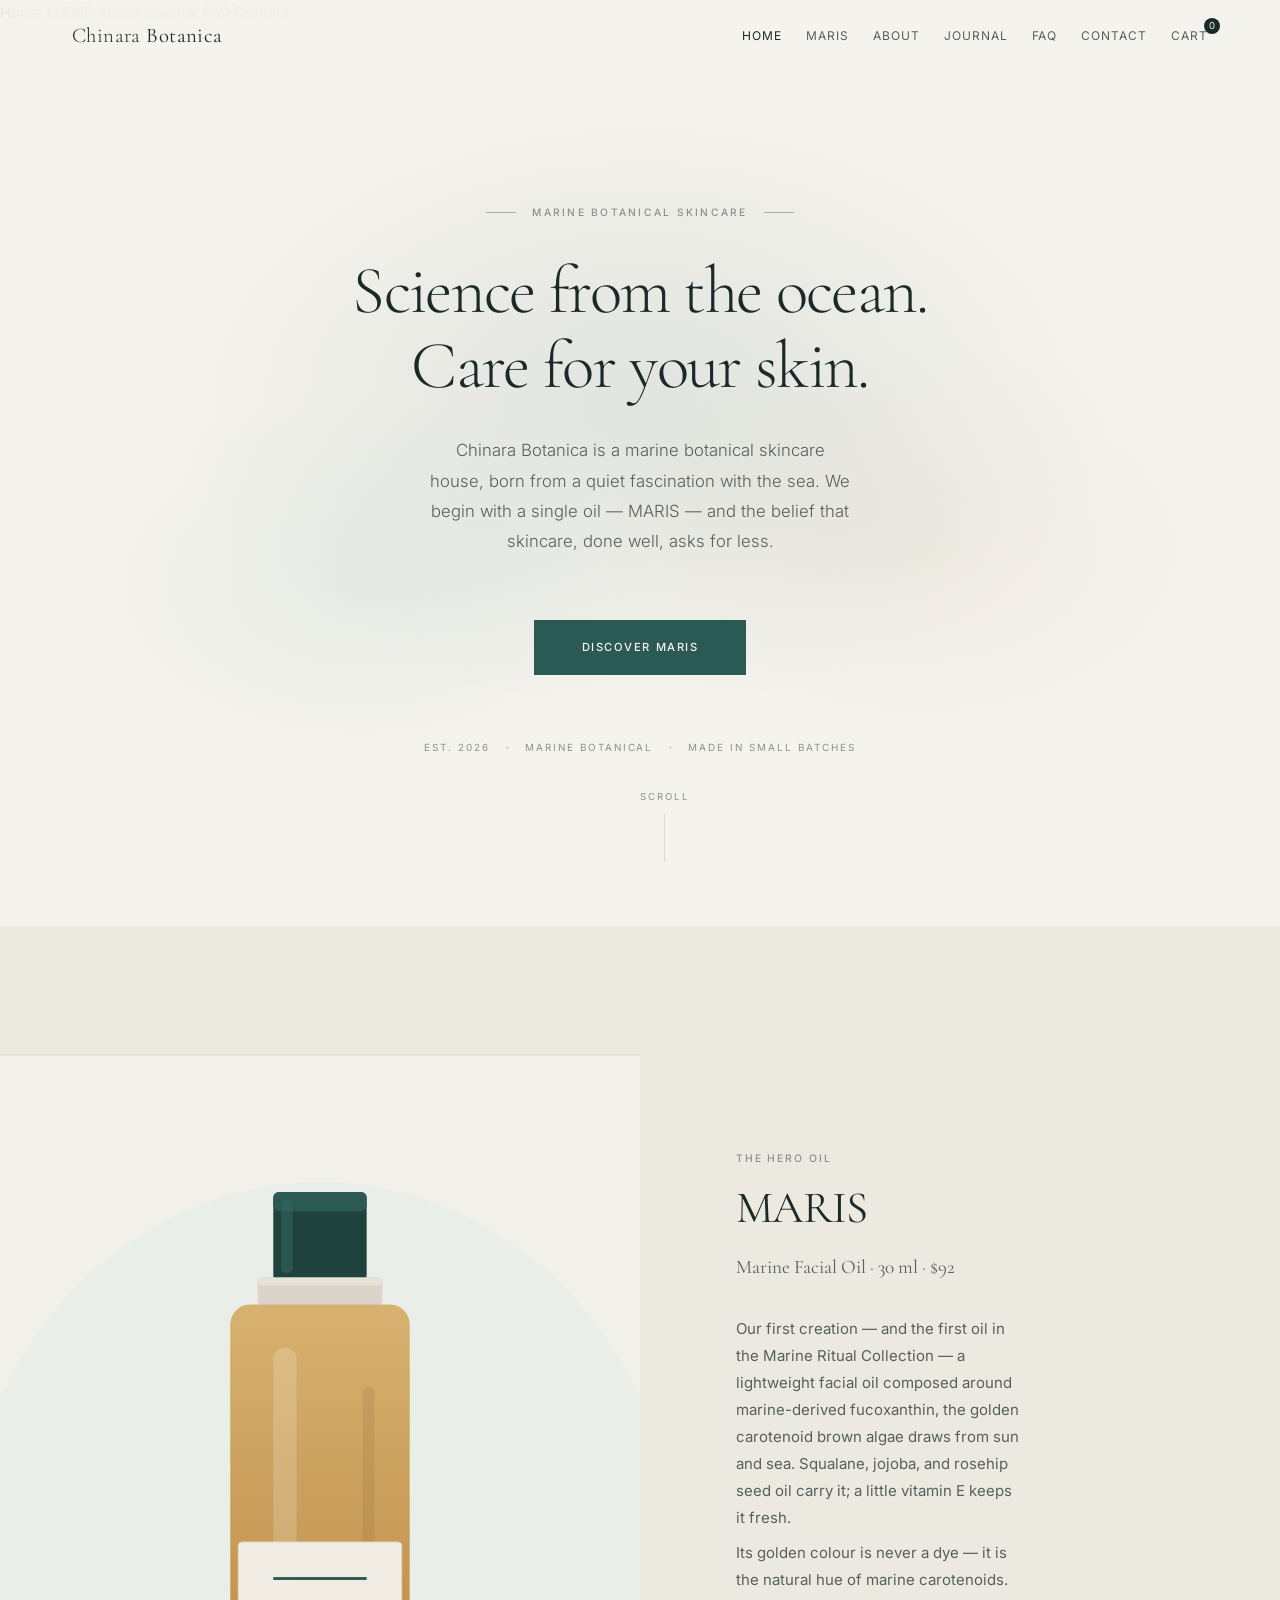
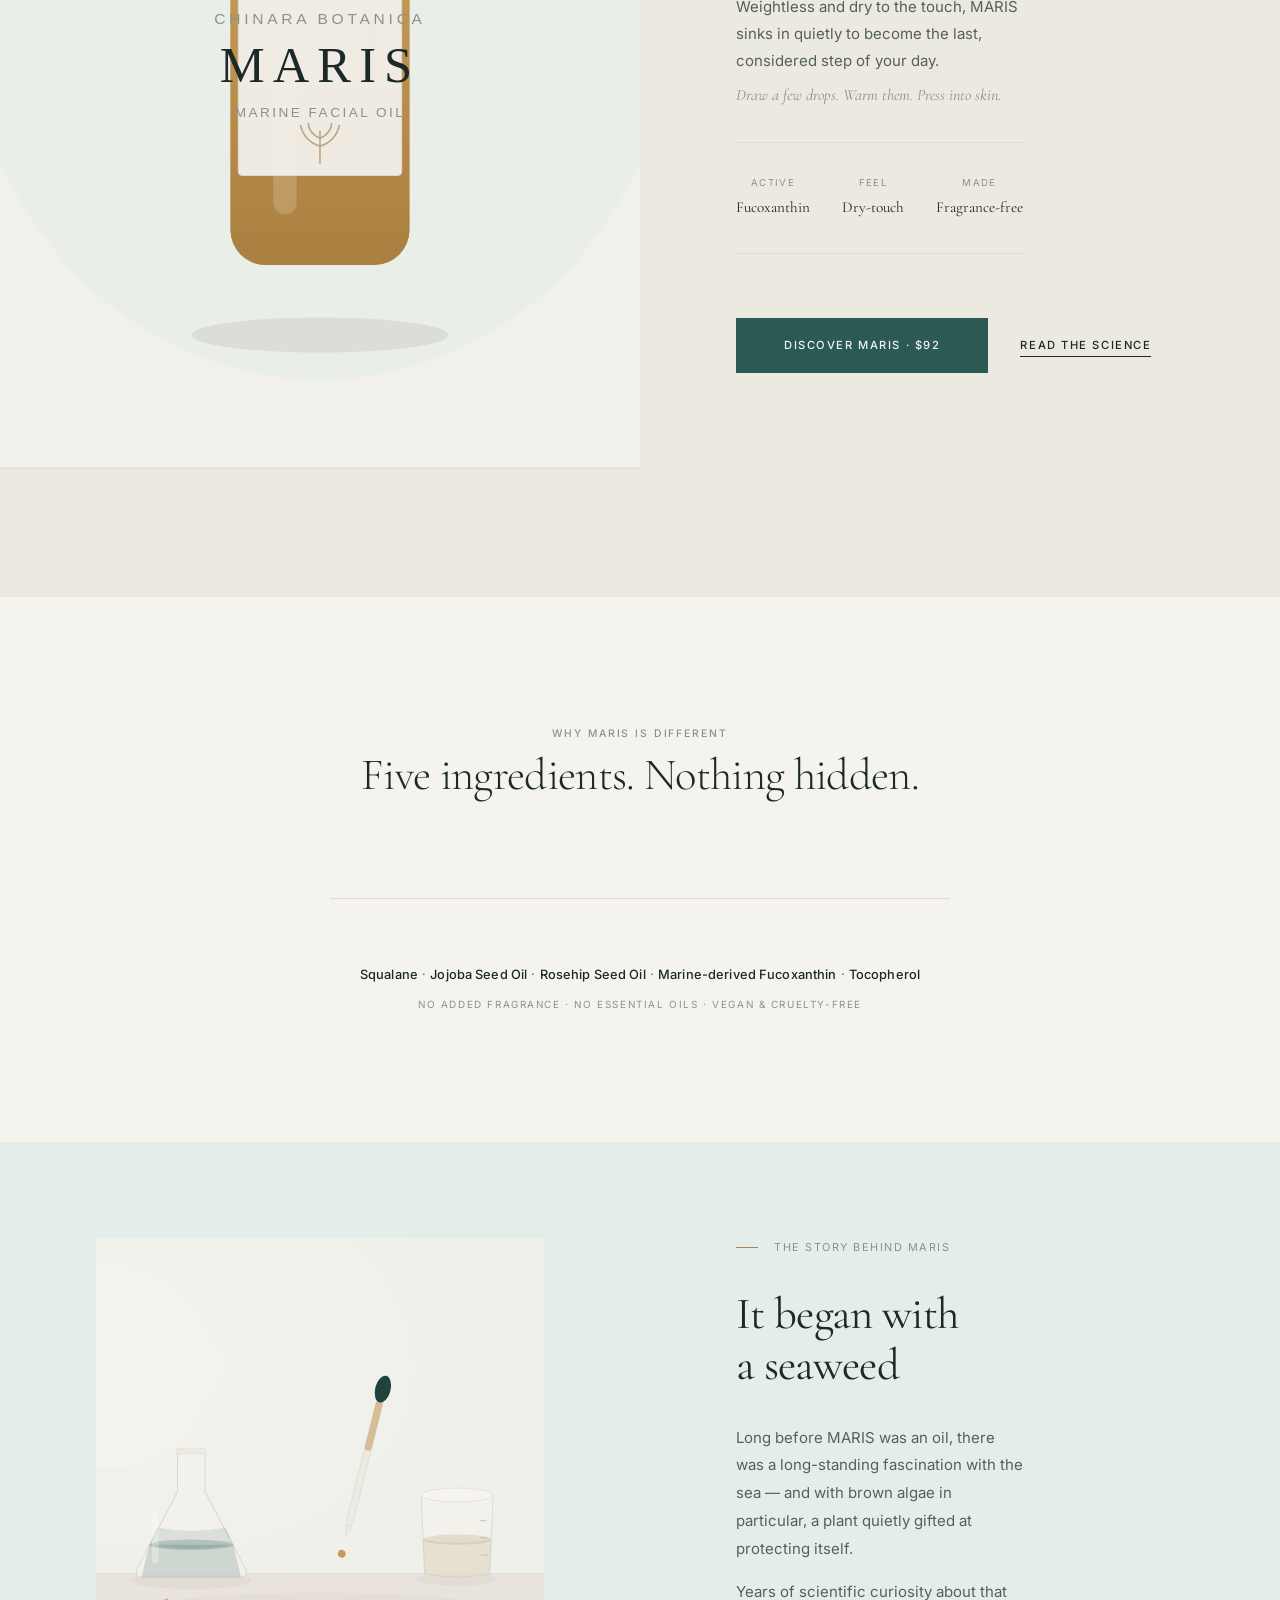
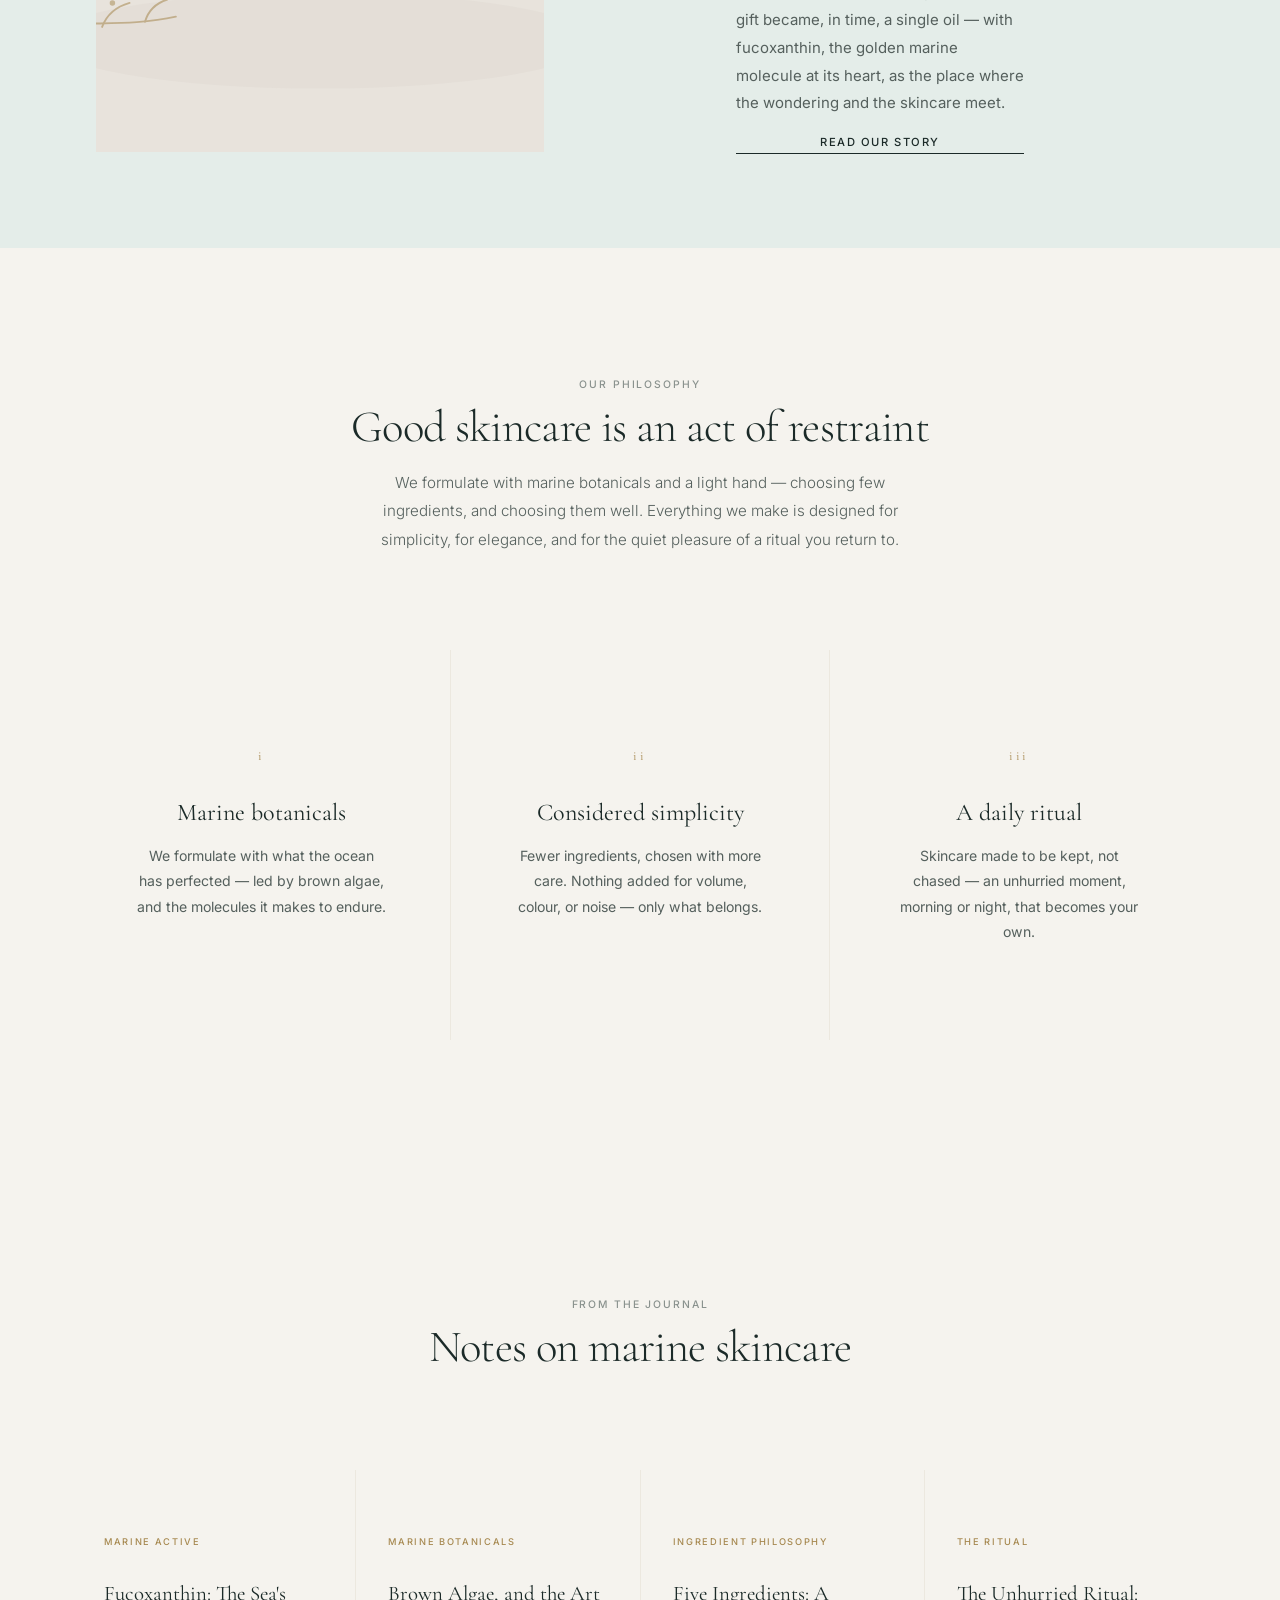
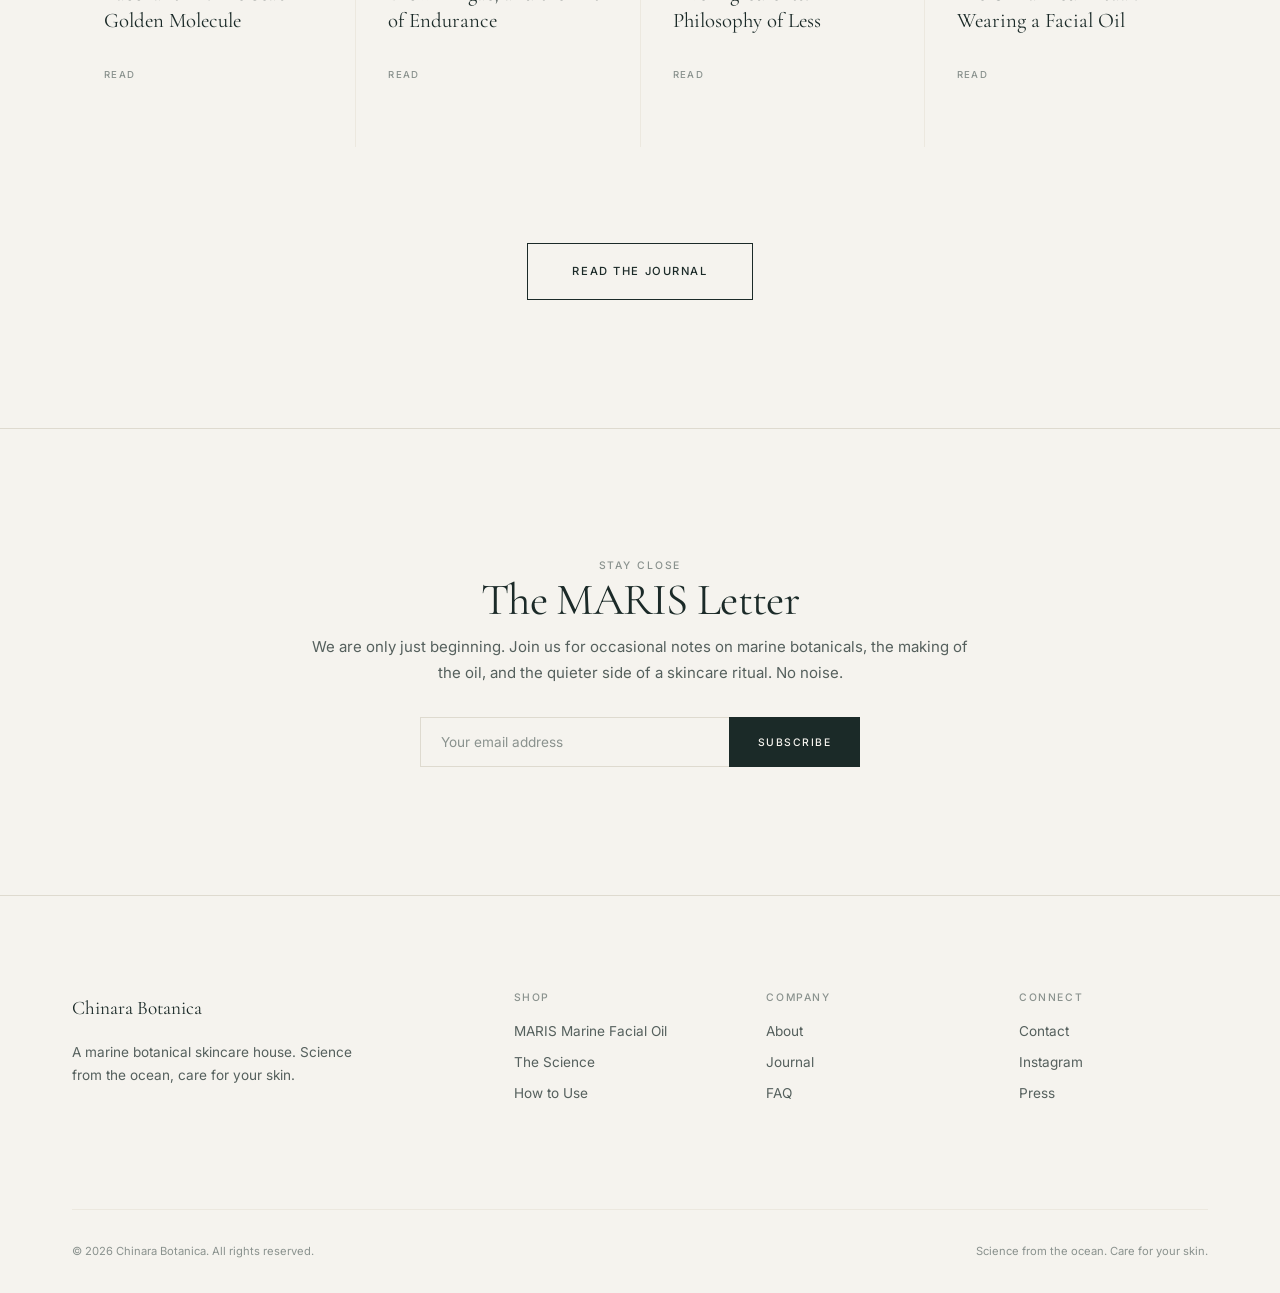
==== commit 754fb9b2: "Relaunch as Chinara Botanica marine skincare (MARIS) Reposition the site from a botanical tea compan" ====
--- a/index.html
+++ b/index.html
@@ -3,14 +3,14 @@
 <head>
   <meta charset="UTF-8">
   <meta name="viewport" content="width=device-width, initial-scale=1.0">
-  <title>Chinara Botanica — Botanical Compositions for Daily Rituals</title>
-  <meta name="description" content="A formulation house creating botanical compositions for daily rituals. Calm, refined, intentional.">
+  <title>Chinara Botanica — Marine Botanical Skincare · MARIS</title>
+  <meta name="description" content="Chinara Botanica — marine botanical skincare. MARIS, a lightweight facial oil formulated with marine-derived fucoxanthin from brown algae. Science from the ocean, care for your skin.">
   <link rel="preconnect" href="https://fonts.googleapis.com">
   <link rel="preconnect" href="https://fonts.gstatic.com" crossorigin>
   <link href="https://fonts.googleapis.com/css2?family=Cormorant+Garamond:ital,wght@0,300;0,400;0,500;1,300;1,400&family=Inter:wght@300;400;500&display=swap" rel="stylesheet">
   <link rel="stylesheet" href="css/style.css">
 </head>
-<body>
+<body class="page-home">
 
   <!-- Header -->
   <header class="header" id="header">
@@ -18,8 +18,11 @@
       <a href="index.html" class="header__logo"><span>Chinara</span> Botanica</a>
       <nav class="header__nav">
         <a href="index.html" class="active">Home</a>
-        <a href="collection.html">Rituals</a>
+        <a href="product.html">MARIS</a>
         <a href="about.html">About</a>
+        <a href="journal.html">Journal</a>
+        <a href="faq.html">FAQ</a>
+        <a href="contact.html">Contact</a>
         <a href="#" class="header__cart">Cart <span class="header__cart-count">0</span></a>
       </nav>
       <button class="header__menu-btn" id="menuBtn" aria-label="Open menu">
@@ -30,21 +33,31 @@
 
   <!-- Mobile Nav -->
   <div class="mobile-nav" id="mobileNav">
-    <a href="index.html">Home</a>
-    <a href="collection.html">Rituals</a>
-    <a href="product.html">Study Ritual</a>
+    <a href="index.html" class="active">Home</a>
+    <a href="product.html">MARIS</a>
     <a href="about.html">About</a>
+    <a href="journal.html">Journal</a>
+    <a href="faq.html">FAQ</a>
+    <a href="contact.html">Contact</a>
   </div>
 
-  <!-- Hero -->
+  <!-- =========================================
+       1 · HERO
+       ========================================= -->
   <section class="hero">
     <div class="hero__ambient"></div>
     <div class="hero__content">
-      <div class="hero__line fade-up delay-1"></div>
-      <p class="label hero__label fade-up delay-2">Chinara Botanica</p>
-      <h1 class="fade-up delay-3">A Ritual for Every<br>Moment of the Day</h1>
-      <p class="hero__subtitle fade-up delay-4">Botanical compositions designed for clarity, balance, and calm.</p>
-      <a href="collection.html" class="btn btn--primary fade-up delay-5">Explore the Collection</a>
+      <p class="eyebrow-flank fade-up delay-1">Marine Botanical Skincare</p>
+      <h1 class="fade-up delay-2">Science from the ocean.<br>Care for your skin.</h1>
+      <p class="hero__subtitle fade-up delay-3">Chinara Botanica is a marine botanical skincare house, born from a quiet fascination with the sea. We begin with a single oil — MARIS — and the belief that skincare, done well, asks for less.</p>
+      <a href="product.html" class="btn btn--marine fade-up delay-4">Discover MARIS</a>
+      <div class="hero__caption fade-up delay-5">
+        <span>Est. 2026</span>
+        <span class="hero__caption-sep"></span>
+        <span>Marine botanical</span>
+        <span class="hero__caption-sep"></span>
+        <span>Made in small batches</span>
+      </div>
     </div>
     <div class="hero__scroll fade-up delay-6">
       <span>Scroll</span>
@@ -52,204 +65,150 @@
     </div>
   </section>
 
-  <!-- Brand Statement -->
-  <section class="section section--large brand-statement">
-    <div class="container container--narrow">
-      <div class="brand-statement__inner fade-in">
-        <div class="brand-statement__line"></div>
-        <p class="brand-statement__text">We believe in the quiet power of plants.<br>Each composition is an invitation to pause,<br>to breathe, and to return to the present moment.</p>
-        <div class="brand-statement__line"></div>
-      </div>
-    </div>
-  </section>
-
-  <!-- Five Ritual System -->
-  <section class="section section--large rituals-system">
-    <div class="container">
-      <div class="rituals-system__header fade-in">
-        <p class="label">The Five Rituals</p>
-        <h2>A System for the Day</h2>
-        <p class="rituals-system__subtitle">Five compositions. One intentional day.</p>
-      </div>
-      <div class="rituals-system__timeline fade-in">
-        <div class="rituals-system__line"></div>
-        <div class="rituals-system__cards">
-          <a href="collection.html" class="ritual-card" data-ritual="refresh">
-            <div class="ritual-card__dot" style="background-color: var(--color-refresh);"></div>
-            <div class="ritual-card__content">
-              <span class="ritual-card__time">6 am</span>
-              <h3 class="ritual-card__name">Refresh</h3>
-              <p class="ritual-card__moment">Morning</p>
-              <p class="ritual-card__desc">A bright awakening. Citrus and herb to greet the day with clarity.</p>
-            </div>
-          </a>
-          <a href="collection.html" class="ritual-card" data-ritual="daily">
-            <div class="ritual-card__dot" style="background-color: var(--color-daily);"></div>
-            <div class="ritual-card__content">
-              <span class="ritual-card__time">10 am</span>
-              <h3 class="ritual-card__name">Daily</h3>
-              <p class="ritual-card__moment">Anytime</p>
-              <p class="ritual-card__desc">Your constant companion. Light, balanced, effortless.</p>
-            </div>
-          </a>
-          <a href="product.html" class="ritual-card" data-ritual="study">
-            <div class="ritual-card__dot" style="background-color: var(--color-study);"></div>
-            <div class="ritual-card__content">
-              <span class="ritual-card__time">2 pm</span>
-              <h3 class="ritual-card__name">Study</h3>
-              <p class="ritual-card__moment">Afternoon</p>
-              <p class="ritual-card__desc">Deep focus. Earthy notes for sustained, quiet attention.</p>
-            </div>
-          </a>
-          <a href="collection.html" class="ritual-card" data-ritual="postmeal">
-            <div class="ritual-card__dot" style="background-color: var(--color-postmeal);"></div>
-            <div class="ritual-card__content">
-              <span class="ritual-card__time">7 pm</span>
-              <h3 class="ritual-card__name">Post-Meal</h3>
-              <p class="ritual-card__moment">After eating</p>
-              <p class="ritual-card__desc">A gentle close to the table. Warm and settling.</p>
-            </div>
-          </a>
-          <a href="collection.html" class="ritual-card" data-ritual="evening">
-            <div class="ritual-card__dot" style="background-color: var(--color-evening);"></div>
-            <div class="ritual-card__content">
-              <span class="ritual-card__time">9 pm</span>
-              <h3 class="ritual-card__name">Evening</h3>
-              <p class="ritual-card__moment">Night</p>
-              <p class="ritual-card__desc">Wind down softly. Floral calm for the closing hours.</p>
-            </div>
-          </a>
-        </div>
-      </div>
-    </div>
-  </section>
-
-  <!-- Featured Product: Study Ritual -->
+  <!-- =========================================
+       2 · MARIS — the hero product
+       ========================================= -->
   <section class="section--large featured">
     <div class="featured__grid">
       <div class="featured__image fade-in">
-        <img src="img/scene-workspace.svg" alt="Study Ritual in a calm workspace setting" class="featured__img">
+        <img src="img/bottle-maris.svg" alt="MARIS Marine Facial Oil — frosted amber dropper bottle" class="featured__img">
       </div>
       <div class="featured__content fade-in">
-        <p class="label">Featured Composition</p>
-        <h2>Study Ritual</h2>
-        <p class="featured__price">$38</p>
-        <p class="featured__desc">A grounding composition of roasted green tea, ginkgo leaf, and rosemary — designed for moments that ask for your full attention.</p>
-        <p class="featured__tagline"><em>Steep slowly. Think clearly.</em></p>
+        <p class="label">The Hero Oil</p>
+        <h2>MARIS</h2>
+        <p class="featured__price">Marine Facial Oil · 30 ml · $92</p>
+        <p class="featured__desc">Our first creation — and the first oil in the Marine Ritual Collection — a lightweight facial oil composed around marine-derived fucoxanthin, the golden carotenoid brown algae draws from sun and sea. Squalane, jojoba, and rosehip seed oil carry it; a little vitamin E keeps it fresh.</p>
+        <p class="featured__desc">Its golden colour is never a dye — it is the natural hue of marine carotenoids. Weightless and dry to the touch, MARIS sinks in quietly to become the last, considered step of your day.</p>
+        <p class="featured__tagline"><em>Draw a few drops. Warm them. Press into skin.</em></p>
         <dl class="featured__notes">
           <div class="featured__note">
-            <dt>Base</dt>
-            <dd>Roasted Green Tea</dd>
+            <dt>Active</dt>
+            <dd>Fucoxanthin</dd>
           </div>
           <div class="featured__note">
-            <dt>Heart</dt>
-            <dd>Ginkgo Leaf</dd>
+            <dt>Feel</dt>
+            <dd>Dry-touch</dd>
           </div>
           <div class="featured__note">
-            <dt>Accent</dt>
-            <dd>Rosemary</dd>
+            <dt>Made</dt>
+            <dd>Fragrance-free</dd>
           </div>
         </dl>
         <div class="featured__actions">
-          <a href="product.html" class="btn btn--primary">View Product</a>
-          <a href="collection.html" class="btn btn--link">See All Rituals</a>
-        </div>
-      </div>
-    </div>
-  </section>
-
-  <!-- Ritual Set -->
-  <section class="section section--large ritual-set">
-    <div class="container">
-      <div class="ritual-set__inner fade-in">
-        <div class="ritual-set__visual">
-          <img src="img/set-fullday.svg" alt="The Full Day Set — all five ritual tins" class="ritual-set__img">
-        </div>
-        <div class="ritual-set__content">
-          <p class="label">Complete Collection</p>
-          <h2>The Full Day Set</h2>
-          <p class="ritual-set__price">$160 <span class="ritual-set__save">save $30</span></p>
-          <p class="ritual-set__desc">All five rituals in a single presentation box. A complete system for moving through your day with intention.</p>
-          <a href="collection.html" class="btn btn--outline">Explore the Set</a>
-        </div>
-      </div>
-    </div>
-  </section>
-
-  <!-- Philosophy: Composition over Formulation -->
-  <section class="section--large philosophy-full">
-    <div class="container container--narrow">
-      <div class="philosophy-full__inner fade-in">
-        <div class="philosophy-full__line"></div>
-        <p class="label">Our Approach</p>
-        <blockquote class="philosophy-full__quote">
-          "We do not formulate.<br>We compose."
-        </blockquote>
-        <p class="philosophy-full__text">Each botanical is chosen not for what it does alone, but for how it harmonizes with the whole — creating something greater than any single element.</p>
-        <div class="philosophy-full__line"></div>
-      </div>
-    </div>
-  </section>
-
-  <!-- Minimal Product Grid -->
-  <section class="section section--large product-grid">
-    <div class="container">
-      <div class="product-grid__header fade-in">
-        <p class="label">Shop</p>
-        <h2>The Collection</h2>
-      </div>
-      <div class="product-grid__items">
-        <a href="collection.html" class="product-card fade-in">
-          <div class="product-card__image">
-            <img src="img/tin-refresh.svg" alt="Refresh Ritual tin" class="product-card__img">
-          </div>
-          <div class="product-card__info">
-            <span class="product-card__name">Refresh Ritual</span>
-            <span class="product-card__price">$34</span>
-          </div>
-          <p class="product-card__tag">Morning</p>
-        </a>
-        <a href="product.html" class="product-card fade-in">
-          <div class="product-card__image">
-            <img src="img/tin-study.svg" alt="Study Ritual tin" class="product-card__img">
-          </div>
-          <div class="product-card__info">
-            <span class="product-card__name">Study Ritual</span>
-            <span class="product-card__price">$38</span>
-          </div>
-          <p class="product-card__tag">Afternoon</p>
-        </a>
-        <a href="collection.html" class="product-card fade-in">
-          <div class="product-card__image">
-            <img src="img/tin-evening.svg" alt="Evening Ritual tin" class="product-card__img">
-          </div>
-          <div class="product-card__info">
-            <span class="product-card__name">Evening Ritual</span>
-            <span class="product-card__price">$36</span>
-          </div>
-          <p class="product-card__tag">Night</p>
-        </a>
-      </div>
-    </div>
-  </section>
-
-  <!-- Closing Line -->
-  <section class="section--large closing">
-    <div class="container container--narrow">
-      <div class="closing__inner fade-in">
-        <div class="closing__line"></div>
-        <p class="closing__text">Rituals create rhythm.<br>Rhythm creates clarity.</p>
-        <div class="closing__line"></div>
-      </div>
-    </div>
-  </section>
-
-  <!-- Email Signup -->
+          <a href="product.html" class="btn btn--marine">Discover MARIS · $92</a>
+          <a href="collection.html" class="btn btn--link">Read the Science</a>
+        </div>
+      </div>
+    </div>
+  </section>
+
+  <!-- What makes MARIS unique — the formula -->
+  <section class="section section--large home-formula">
+    <div class="container">
+      <div class="fade-in">
+        <p class="label">Why MARIS is Different</p>
+        <h2>Five ingredients. Nothing hidden.</h2>
+        <p class="pdp-composition__formula">
+          <strong>Squalane</strong> · <strong>Jojoba Seed Oil</strong> · <strong>Rosehip Seed Oil</strong> · <strong>Marine-derived Fucoxanthin</strong> · <strong>Tocopherol</strong>
+          <span>No added fragrance · No essential oils · Vegan &amp; cruelty-free</span>
+        </p>
+      </div>
+    </div>
+  </section>
+
+  <!-- =========================================
+       3 · THE STORY BEHIND MARIS
+       ========================================= -->
+  <section class="pdp-solution">
+    <div class="pdp-solution__grid">
+      <div class="pdp-solution__visual fade-in">
+        <img src="img/scene-lab.svg" alt="A calm formulation bench with a flask of marine extract, a dropper, and a brown-algae specimen" class="pdp-solution__img">
+      </div>
+      <div class="pdp-solution__content fade-in">
+        <p class="science-note">The Story Behind MARIS</p>
+        <h2 style="margin-top: var(--space-md);">It began with<br>a seaweed</h2>
+        <p class="pdp-solution__desc">Long before MARIS was an oil, there was a long-standing fascination with the sea — and with brown algae in particular, a plant quietly gifted at protecting itself.</p>
+        <p class="pdp-solution__desc">Years of scientific curiosity about that gift became, in time, a single oil — with fucoxanthin, the golden marine molecule at its heart, as the place where the wondering and the skincare meet.</p>
+        <a href="about.html" class="btn btn--link">Read our story</a>
+      </div>
+    </div>
+  </section>
+
+  <!-- =========================================
+       4 · OUR PHILOSOPHY
+       ========================================= -->
+  <section class="trio">
+    <div class="container">
+      <div class="trio__header fade-in">
+        <p class="label">Our Philosophy</p>
+        <h2>Good skincare is an act of restraint</h2>
+        <p class="trio__intro">We formulate with marine botanicals and a light hand — choosing few ingredients, and choosing them well. Everything we make is designed for simplicity, for elegance, and for the quiet pleasure of a ritual you return to.</p>
+      </div>
+      <div class="trio__grid fade-in">
+        <div class="trio__item">
+          <span class="trio__num">i</span>
+          <h3>Marine botanicals</h3>
+          <p>We formulate with what the ocean has perfected — led by brown algae, and the molecules it makes to endure.</p>
+        </div>
+        <div class="trio__item">
+          <span class="trio__num">ii</span>
+          <h3>Considered simplicity</h3>
+          <p>Fewer ingredients, chosen with more care. Nothing added for volume, colour, or noise — only what belongs.</p>
+        </div>
+        <div class="trio__item">
+          <span class="trio__num">iii</span>
+          <h3>A daily ritual</h3>
+          <p>Skincare made to be kept, not chased — an unhurried moment, morning or night, that becomes your own.</p>
+        </div>
+      </div>
+    </div>
+  </section>
+
+  <!-- =========================================
+       5 · FROM THE JOURNAL
+       ========================================= -->
+  <section class="section section--large">
+    <div class="container">
+      <div class="jrnl__header fade-in">
+        <p class="label">From the Journal</p>
+        <h2>Notes on marine skincare</h2>
+      </div>
+      <div class="jrnl__grid fade-in">
+        <a href="journal.html" class="jrnl__card">
+          <span class="jrnl__cat">Marine Active</span>
+          <span class="jrnl__title">Fucoxanthin: The Sea's Golden Molecule</span>
+          <span class="jrnl__more">Read</span>
+        </a>
+        <a href="journal.html" class="jrnl__card">
+          <span class="jrnl__cat">Marine Botanicals</span>
+          <span class="jrnl__title">Brown Algae, and the Art of Endurance</span>
+          <span class="jrnl__more">Read</span>
+        </a>
+        <a href="journal.html" class="jrnl__card">
+          <span class="jrnl__cat">Ingredient Philosophy</span>
+          <span class="jrnl__title">Five Ingredients: A Philosophy of Less</span>
+          <span class="jrnl__more">Read</span>
+        </a>
+        <a href="journal.html" class="jrnl__card">
+          <span class="jrnl__cat">The Ritual</span>
+          <span class="jrnl__title">The Unhurried Ritual: Wearing a Facial Oil</span>
+          <span class="jrnl__more">Read</span>
+        </a>
+      </div>
+      <div class="jrnl__foot fade-in">
+        <a href="journal.html" class="btn btn--outline">Read the Journal</a>
+      </div>
+    </div>
+  </section>
+
+  <!-- =========================================
+       Newsletter
+       ========================================= -->
   <section class="section section--large signup">
     <div class="container container--narrow fade-in">
       <p class="label">Stay Close</p>
-      <h2>Join the Ritual</h2>
-      <p class="signup__text">Receive notes on new compositions, seasonal rituals, and the quieter side of botanical living.</p>
+      <h2>The MARIS Letter</h2>
+      <p class="signup__text">We are only just beginning. Join us for occasional notes on marine botanicals, the making of the oil, and the quieter side of a skincare ritual. No noise.</p>
       <form class="signup__form" onsubmit="event.preventDefault();">
         <input type="email" class="signup__input" placeholder="Your email address" required>
         <button type="submit" class="signup__submit">Subscribe</button>
@@ -263,30 +222,30 @@
       <div class="footer__grid">
         <div class="footer__brand">
           <p class="footer__brand-name">Chinara Botanica</p>
-          <p class="footer__brand-desc">A formulation house creating botanical compositions for daily rituals.</p>
+          <p class="footer__brand-desc">A marine botanical skincare house. Science from the ocean, care for your skin.</p>
         </div>
         <div class="footer__col">
           <h4>Shop</h4>
-          <a href="collection.html">All Rituals</a>
-          <a href="product.html">Study Ritual</a>
-          <a href="collection.html">The Full Day Set</a>
+          <a href="product.html">MARIS Marine Facial Oil</a>
+          <a href="collection.html">The Science</a>
+          <a href="product.html">How to Use</a>
         </div>
         <div class="footer__col">
-          <h4>About</h4>
-          <a href="about.html">Our Story</a>
-          <a href="about.html">Philosophy</a>
-          <a href="about.html">Process</a>
+          <h4>Company</h4>
+          <a href="about.html">About</a>
+          <a href="journal.html">Journal</a>
+          <a href="faq.html">FAQ</a>
         </div>
         <div class="footer__col">
           <h4>Connect</h4>
+          <a href="contact.html">Contact</a>
           <a href="#">Instagram</a>
-          <a href="#">Contact</a>
           <a href="#">Press</a>
         </div>
       </div>
       <div class="footer__bottom">
         <span>&copy; 2026 Chinara Botanica. All rights reserved.</span>
-        <span>Botanical compositions for daily rituals</span>
+        <span>Science from the ocean. Care for your skin.</span>
       </div>
     </div>
   </footer>
--- a/css/style.css
+++ b/css/style.css
@@ -1,33 +1,46 @@
 /* ===================================
    Chinara Botanica — Design System
-   Luxury Minimalist Botanical Brand
+   MARIS · Marine Botanical Skincare
+   Science from the ocean. Care for your skin.
    =================================== */
 
 /* --- Reset & Base --- */
-*, *::before, *::after {
+*, *::before, *::after{
   margin: 0;
   padding: 0;
   box-sizing: border-box;
 }
 
-:root {
-  /* Brand Colors */
-  --color-bg: #FAF8F5;
-  --color-bg-warm: #F5F0EA;
-  --color-bg-deep: #EDE8E0;
-  --color-text: #2C2C2C;
-  --color-text-light: #6B6560;
-  --color-text-muted: #9A9490;
-  --color-border: #E8E2DA;
-  --color-border-light: #F0EBE5;
+:root{
+  /* Base — warm paper, quietly cool-neutral */
+  --color-bg: #F5F3EE;
+  --color-bg-warm: #ECE9E1;
+  --color-bg-deep: #E2DFD5;
+  --color-text: #1B2A28;        /* deep marine ink */
+  --color-text-light: #55605D;
+  --color-text-muted: #8A928E;
+  --color-border: #DEDACF;
+  --color-border-light: #ECE8DF;
   --color-white: #FFFFFF;
 
-  /* Ritual Colors */
-  --color-refresh: #C8DDD0;
-  --color-daily: #E8C4A0;
-  --color-study: #5A7A5A;
-  --color-postmeal: #B8907A;
-  --color-evening: #D4C48C;
+  /* Marine palette */
+  --color-deep: #12312C;        /* abyssal — darkest marine */
+  --color-marine: #2B5A54;      /* primary marine teal */
+  --color-kelp: #3E6E62;        /* kelp */
+  --color-sea-glass: #A7C5BD;   /* sea glass */
+  --color-foam: #D7E4DF;        /* sea foam, pale */
+  --color-algae: #A6884F;       /* brown algae gold / the oil */
+  --color-sand: #D8CEBC;        /* shoreline sand */
+
+  /* Legacy accent aliases — mapped to marine so any stray reference stays on-brand */
+  --color-refresh: var(--color-foam);
+  --color-daily: var(--color-sand);
+  --color-study: var(--color-marine);
+  --color-postmeal: var(--color-kelp);
+  --color-evening: var(--color-sea-glass);
+
+  /* Marine foam surface (replaces old greenish PDP panels) */
+  --color-surface-marine: #E4EDE9;
 
   /* Typography */
   --font-serif: 'Cormorant Garamond', 'Georgia', serif;
@@ -47,14 +60,14 @@
   --max-width-narrow: 720px;
 }
 
-html {
+html{
   font-size: 16px;
   scroll-behavior: smooth;
   -webkit-font-smoothing: antialiased;
   -moz-osx-font-smoothing: grayscale;
 }
 
-body {
+body{
   font-family: var(--font-sans);
   font-weight: 400;
   font-size: 0.9375rem;
@@ -64,59 +77,30 @@
   overflow-x: hidden;
 }
 
-img {
+img{
   max-width: 100%;
   height: auto;
   display: block;
 }
 
 /* Product & scene images — fill their containers */
-.product-card__img,
-.coll-card__img,
 .featured__img,
 .pdp-hero__product-img,
 .pdp-solution__img,
-.pdp-brewing__img,
-.ritual-set__img,
-.coll-set__img {
+.pdp-ritual__img {
   width: 100%;
   height: 100%;
   object-fit: cover;
 }
 
-.product-card__img {
-  transition: transform 0.8s cubic-bezier(0.16, 1, 0.3, 1);
-}
-
-.product-card:hover .product-card__img {
-  transform: scale(1.04);
-}
-
-.coll-card__img {
-  position: absolute;
-  inset: 0;
-  z-index: 1;
-  transition: transform 0.7s cubic-bezier(0.16, 1, 0.3, 1);
-}
-
-.coll-card:hover .coll-card__img {
-  transform: scale(1.04);
-}
-
-.ritual-set__img,
-.coll-set__img {
-  object-fit: contain;
-  max-height: 200px;
-}
-
-a {
+a{
   color: inherit;
   text-decoration: none;
 }
 
-ul, ol { list-style: none; }
-
-button {
+ul, ol{ list-style: none; }
+
+button{
   font-family: inherit;
   cursor: pointer;
   border: none;
@@ -124,19 +108,19 @@
 }
 
 /* --- Typography --- */
-h1, h2, h3, h4 {
+h1, h2, h3, h4{
   font-family: var(--font-serif);
   font-weight: 400;
   line-height: 1.15;
   color: var(--color-text);
 }
 
-h1 { font-size: clamp(2.4rem, 5.5vw, 4.2rem); letter-spacing: -0.025em; }
-h2 { font-size: clamp(1.8rem, 4vw, 2.8rem); letter-spacing: -0.015em; }
-h3 { font-size: clamp(1.3rem, 2.5vw, 1.8rem); }
-h4 { font-size: 1.15rem; }
-
-.label {
+h1{ font-size: clamp(2.4rem, 5.5vw, 4.2rem); letter-spacing: -0.025em; }
+h2{ font-size: clamp(1.8rem, 4vw, 2.8rem); letter-spacing: -0.015em; }
+h3{ font-size: clamp(1.3rem, 2.5vw, 1.8rem); }
+h4{ font-size: 1.15rem; }
+
+.label{
   font-family: var(--font-sans);
   font-size: 0.65rem;
   font-weight: 500;
@@ -146,47 +130,47 @@
 }
 
 /* --- Layout --- */
-.container {
+.container{
   max-width: var(--max-width);
   margin: 0 auto;
   padding: 0 var(--space-md);
 }
 
-.container--narrow {
+.container--narrow{
   max-width: var(--max-width-narrow);
 }
 
-.section {
+.section{
   padding: var(--space-xl) 0;
 }
 
-.section--large {
+.section--large{
   padding: var(--space-2xl) 0;
 }
 
 /* --- Header / Navigation --- */
-.header {
+.header{
   position: fixed;
   top: 0;
   left: 0;
   right: 0;
   z-index: 100;
-  background-color: rgba(250, 248, 245, 0.9);
+  background-color: rgba(245, 243, 238, 0.9);
   backdrop-filter: blur(16px);
   -webkit-backdrop-filter: blur(16px);
   border-bottom: 1px solid transparent;
   transition: transform 0.4s cubic-bezier(0.16, 1, 0.3, 1), border-color 0.3s ease;
 }
 
-.header.scrolled {
+.header.scrolled{
   border-bottom-color: var(--color-border-light);
 }
 
-.header--hidden {
+.header--hidden{
   transform: translateY(-100%);
 }
 
-.header__inner {
+.header__inner{
   display: flex;
   align-items: center;
   justify-content: space-between;
@@ -196,24 +180,25 @@
   padding: 0 var(--space-md);
 }
 
-.header__logo {
+.header__logo{
   font-family: var(--font-serif);
   font-size: 1.3rem;
   letter-spacing: 0.02em;
   color: var(--color-text);
 }
 
-.header__logo span {
+.header__logo span{
   font-weight: 300;
 }
 
-.header__nav {
+.header__nav{
   display: flex;
   align-items: center;
-  gap: var(--space-md);
-}
-
-.header__nav a {
+  gap: 1.5rem;
+  white-space: nowrap;
+}
+
+.header__nav a{
   font-size: 0.75rem;
   font-weight: 400;
   letter-spacing: 0.08em;
@@ -223,7 +208,7 @@
   position: relative;
 }
 
-.header__nav a::after {
+.header__nav a::after{
   content: '';
   position: absolute;
   bottom: -4px;
@@ -234,19 +219,19 @@
   transition: width 0.4s cubic-bezier(0.16, 1, 0.3, 1);
 }
 
-.header__nav a:hover {
-  color: var(--color-text);
-}
-
-.header__nav a:hover::after {
+.header__nav a:hover{
+  color: var(--color-text);
+}
+
+.header__nav a:hover::after{
   width: 100%;
 }
 
-.header__nav a.active {
-  color: var(--color-text);
-}
-
-.header__cart {
+.header__nav a.active{
+  color: var(--color-text);
+}
+
+.header__cart{
   position: relative;
   font-size: 0.75rem;
   font-weight: 400;
@@ -255,7 +240,7 @@
   color: var(--color-text-light);
 }
 
-.header__cart-count {
+.header__cart-count{
   position: absolute;
   top: -8px;
   right: -12px;
@@ -271,14 +256,14 @@
 }
 
 /* Mobile menu */
-.header__menu-btn {
+.header__menu-btn{
   display: none;
   flex-direction: column;
   gap: 5px;
   padding: 4px;
 }
 
-.header__menu-btn span {
+.header__menu-btn span{
   display: block;
   width: 20px;
   height: 1px;
@@ -287,7 +272,7 @@
 }
 
 /* --- Buttons --- */
-.btn {
+.btn{
   display: inline-flex;
   align-items: center;
   justify-content: center;
@@ -297,31 +282,32 @@
   letter-spacing: 0.14em;
   text-transform: uppercase;
   padding: 18px 44px;
+  white-space: nowrap;
   transition: all 0.4s cubic-bezier(0.16, 1, 0.3, 1);
 }
 
-.btn--primary {
+.btn--primary{
   background-color: var(--color-text);
   color: var(--color-bg);
 }
 
-.btn--primary:hover {
+.btn--primary:hover{
   background-color: #1a1a1a;
   transform: translateY(-1px);
 }
 
-.btn--outline {
+.btn--outline{
   border: 1px solid var(--color-text);
   color: var(--color-text);
   background-color: transparent;
 }
 
-.btn--outline:hover {
+.btn--outline:hover{
   background-color: var(--color-text);
   color: var(--color-bg);
 }
 
-.btn--link {
+.btn--link{
   padding: 0;
   font-size: 0.7rem;
   letter-spacing: 0.14em;
@@ -330,7 +316,7 @@
   position: relative;
 }
 
-.btn--link::after {
+.btn--link::after{
   content: '';
   position: absolute;
   bottom: -2px;
@@ -343,7 +329,7 @@
   transition: transform 0.4s cubic-bezier(0.16, 1, 0.3, 1);
 }
 
-.btn--link:hover::after {
+.btn--link:hover::after{
   transform: scaleX(0);
   transform-origin: right;
 }
@@ -353,7 +339,7 @@
    ============================================= */
 
 /* --- Hero --- */
-.hero {
+.hero{
   min-height: 100vh;
   display: flex;
   align-items: center;
@@ -364,40 +350,40 @@
   overflow: hidden;
 }
 
-.hero__ambient {
+.hero__ambient{
   position: absolute;
   inset: 0;
   background:
-    radial-gradient(ellipse 60% 50% at 50% 45%, rgba(200, 221, 208, 0.12) 0%, transparent 60%),
-    radial-gradient(ellipse 40% 35% at 30% 60%, rgba(232, 196, 160, 0.08) 0%, transparent 50%),
-    radial-gradient(ellipse 45% 40% at 70% 55%, rgba(212, 196, 140, 0.06) 0%, transparent 50%);
+    radial-gradient(ellipse 60% 55% at 50% 42%, rgba(43, 90, 84, 0.10) 0%, transparent 62%),
+    radial-gradient(ellipse 42% 38% at 28% 62%, rgba(167, 197, 189, 0.16) 0%, transparent 55%),
+    radial-gradient(ellipse 46% 42% at 72% 58%, rgba(166, 136, 79, 0.07) 0%, transparent 55%);
   pointer-events: none;
 }
 
-.hero__content {
+.hero__content{
   max-width: 720px;
   position: relative;
   z-index: 1;
 }
 
-.hero__line {
+.hero__line{
   width: 1px;
   height: 48px;
   background-color: var(--color-border);
   margin: 0 auto var(--space-md);
 }
 
-.hero__label {
+.hero__label{
   margin-bottom: var(--space-md);
 }
 
-.hero h1 {
+.hero h1{
   margin-bottom: var(--space-md);
   font-weight: 300;
   line-height: 1.12;
 }
 
-.hero__subtitle {
+.hero__subtitle{
   font-size: 1.05rem;
   color: var(--color-text-light);
   line-height: 1.8;
@@ -408,7 +394,7 @@
   font-weight: 300;
 }
 
-.hero__scroll {
+.hero__scroll{
   position: absolute;
   bottom: var(--space-lg);
   left: 50%;
@@ -419,14 +405,14 @@
   gap: var(--space-xs);
 }
 
-.hero__scroll span {
+.hero__scroll span{
   font-size: 0.6rem;
   letter-spacing: 0.22em;
   text-transform: uppercase;
   color: var(--color-text-muted);
 }
 
-.hero__scroll-line {
+.hero__scroll-line{
   width: 1px;
   height: 48px;
   background-color: var(--color-border);
@@ -434,7 +420,7 @@
   overflow: hidden;
 }
 
-.hero__scroll-line::after {
+.hero__scroll-line::after{
   content: '';
   position: absolute;
   top: -100%;
@@ -445,29 +431,29 @@
   animation: scrollLine 2.5s cubic-bezier(0.4, 0, 0.2, 1) infinite;
 }
 
-@keyframes scrollLine {
+@keyframes scrollLine{
   0% { top: -100%; }
   50% { top: 0; }
   100% { top: 100%; }
 }
 
 /* --- Brand Statement --- */
-.brand-statement {
-  text-align: center;
-}
-
-.brand-statement__inner {
+.brand-statement{
+  text-align: center;
+}
+
+.brand-statement__inner{
   padding: var(--space-lg) 0;
 }
 
-.brand-statement__line {
+.brand-statement__line{
   width: 40px;
   height: 1px;
   background-color: var(--color-border);
   margin: 0 auto;
 }
 
-.brand-statement__text {
+.brand-statement__text{
   font-family: var(--font-serif);
   font-size: clamp(1.35rem, 2.8vw, 1.9rem);
   line-height: 1.7;
@@ -477,164 +463,24 @@
   letter-spacing: -0.01em;
 }
 
-/* --- Five Ritual System --- */
-.rituals-system {
-  overflow: hidden;
-}
-
-.rituals-system__header {
-  text-align: center;
-  margin-bottom: var(--space-xl);
-}
-
-.rituals-system__header h2 {
-  margin-top: var(--space-xs);
-  margin-bottom: var(--space-xs);
-}
-
-.rituals-system__subtitle {
-  font-size: 0.9rem;
-  color: var(--color-text-light);
-  font-weight: 300;
-}
-
-.rituals-system__timeline {
-  position: relative;
-  padding-top: var(--space-md);
-}
-
-.rituals-system__line {
-  position: absolute;
-  top: 0;
-  left: 0;
-  right: 0;
-  height: 1px;
-  background-color: var(--color-border);
-}
-
-.rituals-system__cards {
-  display: grid;
-  grid-template-columns: repeat(5, 1fr);
-  gap: 0;
-}
-
-.ritual-card {
-  padding: var(--space-lg) var(--space-sm);
-  text-align: center;
-  position: relative;
-  transition: background-color 0.5s ease;
-  cursor: pointer;
-}
-
-.ritual-card::before {
-  content: '';
-  position: absolute;
-  top: 0;
-  left: 50%;
-  transform: translateX(-50%);
-  width: 1px;
-  height: 24px;
-  background-color: var(--color-border);
-}
-
-.ritual-card:hover {
+/* --- Featured Product --- */
+.featured{
   background-color: var(--color-bg-warm);
 }
 
-.ritual-card__dot {
-  width: 10px;
-  height: 10px;
-  border-radius: 50%;
-  margin: 0 auto var(--space-md);
-  position: relative;
-  top: -4px;
-}
-
-.ritual-card__content {}
-
-.ritual-card__time {
-  font-size: 0.6rem;
-  letter-spacing: 0.15em;
-  text-transform: uppercase;
-  color: var(--color-text-muted);
-  display: block;
-  margin-bottom: var(--space-xs);
-}
-
-.ritual-card__name {
-  font-family: var(--font-serif);
-  font-size: 1.4rem;
-  font-weight: 400;
-  margin-bottom: 2px;
-}
-
-.ritual-card__moment {
-  font-size: 0.65rem;
-  letter-spacing: 0.12em;
-  text-transform: uppercase;
-  color: var(--color-text-muted);
-  margin-bottom: var(--space-sm);
-}
-
-.ritual-card__desc {
-  font-size: 0.82rem;
-  color: var(--color-text-light);
-  line-height: 1.65;
-  max-width: 180px;
-  margin: 0 auto;
-}
-
-/* --- Featured Product --- */
-.featured {
-  background-color: var(--color-bg-warm);
-}
-
-.featured__grid {
+.featured__grid{
   display: grid;
   grid-template-columns: 1fr 1fr;
   min-height: 85vh;
 }
 
-.featured__image {
+.featured__image{
   position: relative;
   overflow: hidden;
   background-color: var(--color-bg-deep);
 }
 
-.featured__image-inner {
-  width: 100%;
-  height: 100%;
-  display: flex;
-  flex-direction: column;
-  align-items: center;
-  justify-content: center;
-  gap: var(--space-md);
-  position: relative;
-}
-
-.featured__orb {
-  width: 200px;
-  height: 200px;
-  border-radius: 50%;
-  opacity: 0.5;
-  filter: blur(40px);
-  animation: orbFloat 8s ease-in-out infinite;
-}
-
-@keyframes orbFloat {
-  0%, 100% { transform: translateY(0) scale(1); }
-  50% { transform: translateY(-12px) scale(1.05); }
-}
-
-.featured__image-label {
-  font-family: var(--font-serif);
-  font-size: 1.3rem;
-  color: var(--color-text-muted);
-  position: relative;
-  z-index: 1;
-}
-
-.featured__content {
+.featured__content{
   padding: var(--space-xl) var(--space-xl);
   display: flex;
   flex-direction: column;
@@ -642,35 +488,35 @@
   max-width: 480px;
 }
 
-.featured__content .label {
+.featured__content .label{
   margin-bottom: var(--space-sm);
 }
 
-.featured__content h2 {
+.featured__content h2{
   margin-bottom: var(--space-sm);
 }
 
-.featured__price {
+.featured__price{
   font-family: var(--font-serif);
   font-size: 1.2rem;
   color: var(--color-text-light);
   margin-bottom: var(--space-md);
 }
 
-.featured__desc {
+.featured__desc{
   color: var(--color-text-light);
   margin-bottom: var(--space-xs);
   line-height: 1.8;
 }
 
-.featured__tagline {
+.featured__tagline{
   font-family: var(--font-serif);
   font-size: 1rem;
   color: var(--color-text-muted);
   margin-bottom: var(--space-md);
 }
 
-.featured__notes {
+.featured__notes{
   display: flex;
   gap: var(--space-md);
   margin-bottom: var(--space-lg);
@@ -679,11 +525,11 @@
   border-bottom: 1px solid var(--color-border);
 }
 
-.featured__note {
-  text-align: center;
-}
-
-.featured__note dt {
+.featured__note{
+  text-align: center;
+}
+
+.featured__note dt{
   font-size: 0.6rem;
   letter-spacing: 0.15em;
   text-transform: uppercase;
@@ -691,121 +537,40 @@
   margin-bottom: 4px;
 }
 
-.featured__note dd {
+.featured__note dd{
   font-family: var(--font-serif);
   font-size: 0.95rem;
 }
 
-.featured__actions {
+.featured__actions{
   display: flex;
   align-items: center;
   gap: var(--space-md);
 }
 
-/* --- Ritual Set --- */
-.ritual-set {
-  text-align: center;
-}
-
-.ritual-set__inner {
-  display: grid;
-  grid-template-columns: 1fr 1fr;
-  gap: var(--space-xl);
-  align-items: center;
-  max-width: 900px;
-  margin: 0 auto;
-}
-
-.ritual-set__visual {
-  display: flex;
-  align-items: center;
-  justify-content: center;
-  padding: var(--space-xl);
-}
-
-.ritual-set__circles {
-  display: flex;
-  gap: -8px;
-}
-
-.ritual-set__circles span {
-  width: 56px;
-  height: 56px;
-  border-radius: 50%;
-  margin-left: -10px;
-  opacity: 0.75;
-  transition: transform 0.4s cubic-bezier(0.16, 1, 0.3, 1), opacity 0.4s ease;
-}
-
-.ritual-set__circles span:first-child {
-  margin-left: 0;
-}
-
-.ritual-set__inner:hover .ritual-set__circles span {
-  margin-left: 4px;
-  opacity: 0.9;
-}
-
-.ritual-set__inner:hover .ritual-set__circles span:first-child {
-  margin-left: 0;
-}
-
-.ritual-set__content {
-  text-align: left;
-}
-
-.ritual-set__content .label {
-  margin-bottom: var(--space-xs);
-}
-
-.ritual-set h2 {
-  margin-bottom: var(--space-xs);
-}
-
-.ritual-set__price {
-  font-family: var(--font-serif);
-  font-size: 1.15rem;
-  color: var(--color-text-light);
-  margin-bottom: var(--space-sm);
-}
-
-.ritual-set__save {
-  font-family: var(--font-sans);
-  font-size: 0.7rem;
-  letter-spacing: 0.1em;
-  text-transform: uppercase;
-  color: var(--color-text-muted);
-}
-
-.ritual-set__desc {
-  color: var(--color-text-light);
-  margin-bottom: var(--space-md);
-  line-height: 1.8;
-}
-
 /* --- Philosophy Full --- */
-.philosophy-full {
+.philosophy-full{
   background-color: var(--color-bg-warm);
   padding: var(--space-3xl) 0;
 }
 
-.philosophy-full__inner {
-  text-align: center;
-}
-
-.philosophy-full__line {
+.philosophy-full__inner{
+  text-align: center;
+}
+
+.philosophy-full__line{
   width: 40px;
   height: 1px;
   background-color: var(--color-border);
   margin: 0 auto;
 }
 
-.philosophy-full__inner .label {
+.philosophy-full__inner .label{
   margin-top: var(--space-lg);
   margin-bottom: var(--space-md);
 }
 
-.philosophy-full__quote {
+.philosophy-full__quote{
   font-family: var(--font-serif);
   font-size: clamp(1.8rem, 4vw, 3rem);
   font-weight: 300;
@@ -815,7 +580,7 @@
   letter-spacing: -0.02em;
 }
 
-.philosophy-full__text {
+.philosophy-full__text{
   font-size: 0.95rem;
   color: var(--color-text-light);
   max-width: 480px;
@@ -823,126 +588,24 @@
   line-height: 1.85;
 }
 
-/* --- Product Grid --- */
-.product-grid {
-  text-align: center;
-}
-
-.product-grid__header {
-  margin-bottom: var(--space-lg);
-}
-
-.product-grid__header h2 {
-  margin-top: var(--space-xs);
-}
-
-.product-grid__items {
-  display: grid;
-  grid-template-columns: repeat(3, 1fr);
-  gap: var(--space-md);
-}
-
-.product-card {
-  text-align: left;
-  transition: transform 0.5s cubic-bezier(0.16, 1, 0.3, 1);
-}
-
-.product-card:hover {
-  transform: translateY(-6px);
-}
-
-.product-card__image {
-  aspect-ratio: 3/4;
-  background-color: var(--color-bg-warm);
-  margin-bottom: var(--space-sm);
-  overflow: hidden;
-  position: relative;
-}
-
-.product-card__image-inner {
-  width: 100%;
-  height: 100%;
-  display: flex;
-  flex-direction: column;
-  align-items: center;
-  justify-content: center;
-  gap: var(--space-sm);
-  transition: transform 0.8s cubic-bezier(0.16, 1, 0.3, 1);
-}
-
-.product-card:hover .product-card__image-inner {
-  transform: scale(1.04);
-}
-
-.product-card__orb {
-  width: 100px;
-  height: 100px;
-  border-radius: 50%;
-  opacity: 0.45;
-  filter: blur(20px);
-  transition: opacity 0.5s ease, filter 0.5s ease;
-}
-
-.product-card:hover .product-card__orb {
-  opacity: 0.6;
-  filter: blur(25px);
-}
-
-.product-card__image-inner .swatch {
-  width: 40px;
-  height: 40px;
-  border-radius: 50%;
-  opacity: 0.6;
-}
-
-.product-card__image-inner span {
-  font-family: var(--font-serif);
-  font-size: 0.95rem;
-  color: var(--color-text-muted);
-}
-
-.product-card__info {
-  display: flex;
-  justify-content: space-between;
-  align-items: baseline;
-}
-
-.product-card__name {
-  font-family: var(--font-serif);
-  font-size: 1.1rem;
-}
-
-.product-card__price {
-  font-size: 0.85rem;
-  color: var(--color-text-light);
-}
-
-.product-card__tag {
-  font-size: 0.65rem;
-  letter-spacing: 0.12em;
-  text-transform: uppercase;
-  color: var(--color-text-muted);
-  margin-top: 4px;
-}
-
 /* --- Closing Line --- */
-.closing {
+.closing{
   padding: var(--space-3xl) 0;
   text-align: center;
 }
 
-.closing__inner {
+.closing__inner{
   padding: var(--space-lg) 0;
 }
 
-.closing__line {
+.closing__line{
   width: 40px;
   height: 1px;
   background-color: var(--color-border);
   margin: 0 auto;
 }
 
-.closing__text {
+.closing__text{
   font-family: var(--font-serif);
   font-size: clamp(1.6rem, 3.5vw, 2.6rem);
   font-weight: 300;
@@ -953,28 +616,28 @@
 }
 
 /* --- Email Signup --- */
-.signup {
+.signup{
   text-align: center;
   border-top: 1px solid var(--color-border);
 }
 
-.signup h2 {
+.signup h2{
   margin-bottom: var(--space-xs);
 }
 
-.signup__text {
+.signup__text{
   color: var(--color-text-light);
   margin-bottom: var(--space-md);
 }
 
-.signup__form {
+.signup__form{
   display: flex;
   max-width: 440px;
   margin: 0 auto;
   gap: 0;
 }
 
-.signup__input {
+.signup__input{
   flex: 1;
   padding: 16px 20px;
   font-family: var(--font-sans);
@@ -987,15 +650,15 @@
   transition: border-color 0.3s ease;
 }
 
-.signup__input::placeholder {
+.signup__input::placeholder{
   color: var(--color-text-muted);
 }
 
-.signup__input:focus {
+.signup__input:focus{
   border-color: var(--color-text-light);
 }
 
-.signup__submit {
+.signup__submit{
   padding: 16px 28px;
   font-family: var(--font-sans);
   font-size: 0.65rem;
@@ -1008,37 +671,37 @@
   transition: all 0.3s ease;
 }
 
-.signup__submit:hover {
+.signup__submit:hover{
   background-color: #1a1a1a;
 }
 
 /* --- Footer --- */
-.footer {
+.footer{
   border-top: 1px solid var(--color-border);
   padding: var(--space-xl) 0 var(--space-md);
 }
 
-.footer__grid {
+.footer__grid{
   display: grid;
   grid-template-columns: 2fr 1fr 1fr 1fr;
   gap: var(--space-lg);
   margin-bottom: var(--space-xl);
 }
 
-.footer__brand-name {
+.footer__brand-name{
   font-family: var(--font-serif);
   font-size: 1.2rem;
   margin-bottom: var(--space-sm);
 }
 
-.footer__brand-desc {
+.footer__brand-desc{
   font-size: 0.85rem;
   color: var(--color-text-light);
   line-height: 1.7;
   max-width: 280px;
 }
 
-.footer__col h4 {
+.footer__col h4{
   font-family: var(--font-sans);
   font-size: 0.65rem;
   font-weight: 500;
@@ -1048,7 +711,7 @@
   margin-bottom: var(--space-sm);
 }
 
-.footer__col a {
+.footer__col a{
   display: block;
   font-size: 0.85rem;
   color: var(--color-text-light);
@@ -1056,11 +719,11 @@
   transition: color 0.2s ease;
 }
 
-.footer__col a:hover {
-  color: var(--color-text);
-}
-
-.footer__bottom {
+.footer__col a:hover{
+  color: var(--color-text);
+}
+
+.footer__bottom{
   display: flex;
   justify-content: space-between;
   align-items: center;
@@ -1075,27 +738,27 @@
    ============================================= */
 
 /* Study green button */
-.btn--study {
+.btn--study{
   background-color: var(--color-study);
   color: var(--color-bg);
   padding: 18px 48px;
 }
 
-.btn--study:hover {
-  background-color: #4a6a4a;
+.btn--study:hover{
+  background-color: #1f453f;
   transform: translateY(-1px);
 }
 
 /* --- PDP Hero (Split Layout) --- */
-.pdp-hero {
+.pdp-hero{
   display: grid;
   grid-template-columns: 1fr 1fr;
   min-height: 100vh;
   padding-top: 72px;
 }
 
-.pdp-hero__gallery {
-  background-color: #E8EDE8;
+.pdp-hero__gallery{
+  background-color: var(--color-surface-marine);
   position: sticky;
   top: 72px;
   height: calc(100vh - 72px);
@@ -1105,7 +768,7 @@
   overflow: hidden;
 }
 
-.pdp-hero__gallery-inner {
+.pdp-hero__gallery-inner{
   display: flex;
   flex-direction: column;
   align-items: center;
@@ -1113,26 +776,7 @@
   position: relative;
 }
 
-.pdp-hero__orb {
-  width: 260px;
-  height: 260px;
-  border-radius: 50%;
-  background: radial-gradient(circle, rgba(90, 122, 90, 0.35) 0%, rgba(90, 122, 90, 0.08) 50%, transparent 70%);
-  filter: blur(30px);
-  animation: pdpOrbFloat 10s ease-in-out infinite;
-  position: absolute;
-  top: 50%;
-  left: 50%;
-  transform: translate(-50%, -50%);
-}
-
-@keyframes pdpOrbFloat {
-  0%, 100% { transform: translate(-50%, -50%) scale(1); }
-  33% { transform: translate(-48%, -52%) scale(1.06); }
-  66% { transform: translate(-52%, -48%) scale(0.97); }
-}
-
-.pdp-hero__product-label {
+.pdp-hero__product-label{
   display: flex;
   flex-direction: column;
   align-items: center;
@@ -1142,24 +786,24 @@
   color: var(--color-text-muted);
 }
 
-.pdp-hero__product-icon {
+.pdp-hero__product-icon{
   opacity: 0.5;
   margin-bottom: var(--space-xs);
 }
 
-.pdp-hero__product-label > span:nth-child(2) {
+.pdp-hero__product-label > span:nth-child(2){
   font-family: var(--font-serif);
   font-size: 1.5rem;
   color: var(--color-text-light);
 }
 
-.pdp-hero__product-sub {
+.pdp-hero__product-sub{
   font-size: 0.65rem;
   letter-spacing: 0.15em;
   text-transform: uppercase;
 }
 
-.pdp-hero__content {
+.pdp-hero__content{
   padding: var(--space-xl) var(--space-xl);
   display: flex;
   flex-direction: column;
@@ -1167,7 +811,7 @@
   max-width: 520px;
 }
 
-.pdp-hero__breadcrumb {
+.pdp-hero__breadcrumb{
   font-size: 0.6rem;
   letter-spacing: 0.12em;
   text-transform: uppercase;
@@ -1175,31 +819,31 @@
   margin-bottom: var(--space-lg);
 }
 
-.pdp-hero__breadcrumb a {
+.pdp-hero__breadcrumb a{
   transition: color 0.2s ease;
 }
 
-.pdp-hero__breadcrumb a:hover {
-  color: var(--color-text);
-}
-
-.pdp-hero__breadcrumb-sep {
+.pdp-hero__breadcrumb a:hover{
+  color: var(--color-text);
+}
+
+.pdp-hero__breadcrumb-sep{
   margin: 0 8px;
   opacity: 0.4;
 }
 
-.pdp-hero__text .label {
+.pdp-hero__text .label{
   margin-bottom: var(--space-sm);
 }
 
-.pdp-hero__text h1 {
+.pdp-hero__text h1{
   font-size: clamp(2.4rem, 5vw, 3.6rem);
   font-weight: 300;
   line-height: 1.08;
   margin-bottom: var(--space-sm);
 }
 
-.pdp-hero__tagline {
+.pdp-hero__tagline{
   font-family: var(--font-serif);
   font-size: 1.15rem;
   color: var(--color-text-light);
@@ -1207,47 +851,47 @@
   letter-spacing: -0.01em;
 }
 
-.pdp-hero__price {
+.pdp-hero__price{
   font-family: var(--font-serif);
   font-size: 1.3rem;
   color: var(--color-text-light);
   margin-bottom: var(--space-md);
 }
 
-.pdp-hero__desc {
+.pdp-hero__desc{
   font-size: 0.9rem;
   color: var(--color-text-light);
   line-height: 1.8;
   margin-bottom: var(--space-lg);
 }
 
-.pdp-hero__purchase {
+.pdp-hero__purchase{
   display: flex;
   align-items: center;
   gap: var(--space-md);
   margin-bottom: var(--space-md);
 }
 
-.pdp-hero__quantity {
+.pdp-hero__quantity{
   display: flex;
   align-items: center;
   gap: var(--space-sm);
 }
 
-.pdp-hero__quantity-label {
+.pdp-hero__quantity-label{
   font-size: 0.6rem;
   letter-spacing: 0.14em;
   text-transform: uppercase;
   color: var(--color-text-muted);
 }
 
-.pdp-hero__quantity-control {
+.pdp-hero__quantity-control{
   display: flex;
   align-items: center;
   border: 1px solid var(--color-border);
 }
 
-.pdp-hero__quantity-control button {
+.pdp-hero__quantity-control button{
   width: 38px;
   height: 38px;
   display: flex;
@@ -1258,17 +902,17 @@
   transition: color 0.2s ease;
 }
 
-.pdp-hero__quantity-control button:hover {
-  color: var(--color-text);
-}
-
-.pdp-hero__quantity-control span {
+.pdp-hero__quantity-control button:hover{
+  color: var(--color-text);
+}
+
+.pdp-hero__quantity-control span{
   width: 36px;
   text-align: center;
   font-size: 0.85rem;
 }
 
-.pdp-hero__micro {
+.pdp-hero__micro{
   display: flex;
   align-items: center;
   gap: var(--space-sm);
@@ -1277,7 +921,7 @@
   color: var(--color-text-muted);
 }
 
-.pdp-hero__micro-sep {
+.pdp-hero__micro-sep{
   width: 3px;
   height: 3px;
   border-radius: 50%;
@@ -1285,23 +929,23 @@
 }
 
 /* --- PDP Problem --- */
-.pdp-problem {
+.pdp-problem{
   padding: var(--space-3xl) 0;
   text-align: center;
 }
 
-.pdp-problem__inner {
+.pdp-problem__inner{
   padding: var(--space-lg) 0;
 }
 
-.pdp-problem__line {
+.pdp-problem__line{
   width: 40px;
   height: 1px;
   background-color: var(--color-border);
   margin: 0 auto;
 }
 
-.pdp-problem__text {
+.pdp-problem__text{
   font-family: var(--font-serif);
   font-size: clamp(1.4rem, 3vw, 2.2rem);
   font-weight: 300;
@@ -1311,7 +955,7 @@
   letter-spacing: -0.01em;
 }
 
-.pdp-problem__sub {
+.pdp-problem__sub{
   font-size: 0.9rem;
   color: var(--color-text-light);
   font-weight: 300;
@@ -1319,17 +963,17 @@
 }
 
 /* --- PDP Solution --- */
-.pdp-solution {
-  background-color: #E8EDE8;
-}
-
-.pdp-solution__grid {
+.pdp-solution{
+  background-color: var(--color-surface-marine);
+}
+
+.pdp-solution__grid{
   display: grid;
   grid-template-columns: 1fr 1fr;
   min-height: 70vh;
 }
 
-.pdp-solution__visual {
+.pdp-solution__visual{
   display: flex;
   align-items: center;
   justify-content: center;
@@ -1338,48 +982,7 @@
   overflow: hidden;
 }
 
-.pdp-solution__orb-wrap {
-  position: relative;
-  width: 240px;
-  height: 240px;
-}
-
-.pdp-solution__orb {
-  position: absolute;
-  border-radius: 50%;
-}
-
-.pdp-solution__orb--1 {
-  width: 200px;
-  height: 200px;
-  background: radial-gradient(circle, rgba(90, 122, 90, 0.3) 0%, transparent 70%);
-  filter: blur(25px);
-  top: 0;
-  left: 0;
-  animation: solutionOrb1 9s ease-in-out infinite;
-}
-
-.pdp-solution__orb--2 {
-  width: 160px;
-  height: 160px;
-  background: radial-gradient(circle, rgba(90, 122, 90, 0.15) 0%, transparent 70%);
-  filter: blur(20px);
-  bottom: 0;
-  right: 0;
-  animation: solutionOrb2 11s ease-in-out infinite;
-}
-
-@keyframes solutionOrb1 {
-  0%, 100% { transform: translate(0, 0); }
-  50% { transform: translate(15px, -20px); }
-}
-
-@keyframes solutionOrb2 {
-  0%, 100% { transform: translate(0, 0); }
-  50% { transform: translate(-10px, 15px); }
-}
-
-.pdp-solution__content {
+.pdp-solution__content{
   padding: var(--space-xl);
   display: flex;
   flex-direction: column;
@@ -1387,53 +990,53 @@
   max-width: 480px;
 }
 
-.pdp-solution__content .label {
+.pdp-solution__content .label{
   margin-bottom: var(--space-sm);
 }
 
-.pdp-solution__content h2 {
+.pdp-solution__content h2{
   margin-bottom: var(--space-md);
 }
 
-.pdp-solution__desc {
+.pdp-solution__desc{
   color: var(--color-text-light);
   line-height: 1.85;
   margin-bottom: var(--space-sm);
 }
 
-.pdp-solution__desc em {
+.pdp-solution__desc em{
   font-family: var(--font-serif);
   font-size: 1.05em;
   color: var(--color-text);
 }
 
 /* --- PDP Experience (Three Stages) --- */
-.pdp-experience {
+.pdp-experience{
   padding: var(--space-3xl) 0;
 }
 
-.pdp-experience__header {
+.pdp-experience__header{
   text-align: center;
   margin-bottom: var(--space-xl);
 }
 
-.pdp-experience__header h2 {
+.pdp-experience__header h2{
   margin-top: var(--space-xs);
 }
 
-.pdp-experience__stages {
+.pdp-experience__stages{
   display: grid;
   grid-template-columns: repeat(3, 1fr);
   gap: 0;
 }
 
-.pdp-experience__stage {
+.pdp-experience__stage{
   padding: var(--space-lg) var(--space-md);
   text-align: center;
   position: relative;
 }
 
-.pdp-experience__stage:not(:last-child)::after {
+.pdp-experience__stage:not(:last-child)::after{
   content: '';
   position: absolute;
   top: var(--space-lg);
@@ -1443,7 +1046,7 @@
   background-color: var(--color-border);
 }
 
-.pdp-experience__stage-number {
+.pdp-experience__stage-number{
   font-family: var(--font-serif);
   font-size: 2.5rem;
   font-weight: 300;
@@ -1452,7 +1055,7 @@
   line-height: 1;
 }
 
-.pdp-experience__stage-line {
+.pdp-experience__stage-line{
   width: 24px;
   height: 1px;
   background-color: var(--color-study);
@@ -1460,12 +1063,12 @@
   opacity: 0.5;
 }
 
-.pdp-experience__stage h3 {
+.pdp-experience__stage h3{
   font-size: 1.4rem;
   margin-bottom: var(--space-sm);
 }
 
-.pdp-experience__stage p {
+.pdp-experience__stage p{
   font-size: 0.85rem;
   color: var(--color-text-light);
   line-height: 1.75;
@@ -1474,22 +1077,22 @@
 }
 
 /* --- PDP Composition --- */
-.pdp-composition {
+.pdp-composition{
   background-color: var(--color-bg-warm);
   padding: var(--space-3xl) 0;
 }
 
-.pdp-composition__header {
+.pdp-composition__header{
   text-align: center;
   margin-bottom: var(--space-xl);
 }
 
-.pdp-composition__header h2 {
+.pdp-composition__header h2{
   margin-top: var(--space-xs);
   font-weight: 300;
 }
 
-.pdp-composition__grid {
+.pdp-composition__grid{
   display: grid;
   grid-template-columns: repeat(3, 1fr);
   gap: var(--space-lg);
@@ -1497,28 +1100,28 @@
   margin: 0 auto;
 }
 
-.pdp-composition__item {
-  text-align: center;
-}
-
-.pdp-composition__item-visual {
+.pdp-composition__item{
+  text-align: center;
+}
+
+.pdp-composition__item-visual{
   display: flex;
   justify-content: center;
   margin-bottom: var(--space-md);
 }
 
-.pdp-composition__item-circle {
+.pdp-composition__item-circle{
   width: 80px;
   height: 80px;
   border-radius: 50%;
   transition: transform 0.5s cubic-bezier(0.16, 1, 0.3, 1);
 }
 
-.pdp-composition__item:hover .pdp-composition__item-circle {
+.pdp-composition__item:hover .pdp-composition__item-circle{
   transform: scale(1.1);
 }
 
-.pdp-composition__item-role {
+.pdp-composition__item-role{
   font-size: 0.6rem;
   letter-spacing: 0.18em;
   text-transform: uppercase;
@@ -1527,12 +1130,12 @@
   margin-bottom: var(--space-xs);
 }
 
-.pdp-composition__item-content h3 {
+.pdp-composition__item-content h3{
   font-size: 1.3rem;
   margin-bottom: var(--space-sm);
 }
 
-.pdp-composition__item-content p {
+.pdp-composition__item-content p{
   font-size: 0.85rem;
   color: var(--color-text-light);
   line-height: 1.75;
@@ -1540,153 +1143,106 @@
   margin: 0 auto;
 }
 
-/* --- PDP Tasting Notes --- */
-.pdp-notes {
+/* --- PDP Sensory Notes --- */
+.pdp-notes{
   padding: var(--space-2xl) 0;
 }
 
-.pdp-notes__inner {
-  text-align: center;
-}
-
-.pdp-notes__inner .label {
+.pdp-notes__inner{
+  text-align: center;
+}
+
+.pdp-notes__inner .label{
   margin-bottom: var(--space-lg);
 }
 
-.pdp-notes__items {
+.pdp-notes__items{
   display: flex;
   align-items: center;
   justify-content: center;
   gap: var(--space-lg);
 }
 
-.pdp-notes__item {
+.pdp-notes__item{
   display: flex;
   flex-direction: column;
   align-items: center;
   gap: var(--space-xs);
 }
 
-.pdp-notes__dot {
+.pdp-notes__dot{
   width: 12px;
   height: 12px;
   border-radius: 50%;
   margin-bottom: var(--space-xs);
 }
 
-.pdp-notes__name {
+.pdp-notes__name{
   font-family: var(--font-serif);
   font-size: 1.15rem;
 }
 
-.pdp-notes__desc {
+.pdp-notes__desc{
   font-size: 0.75rem;
   color: var(--color-text-muted);
   letter-spacing: 0.02em;
 }
 
-.pdp-notes__sep {
+.pdp-notes__sep{
   width: 40px;
   height: 1px;
   background-color: var(--color-border);
 }
 
-/* --- PDP Brewing --- */
-.pdp-brewing {
-  background-color: #E8EDE8;
+/* --- PDP Ritual / How to Use --- */
+.pdp-ritual{
+  background-color: var(--color-surface-marine);
   padding: var(--space-3xl) 0;
 }
 
-.pdp-brewing__grid {
+.pdp-ritual__grid{
   display: grid;
   grid-template-columns: 1fr 1fr;
   gap: var(--space-xl);
   align-items: center;
 }
 
-.pdp-brewing__visual {
+.pdp-ritual__visual{
   display: flex;
   align-items: center;
   justify-content: center;
   padding: var(--space-xl);
 }
 
-.pdp-brewing__visual-inner {
+.pdp-ritual__visual-inner{
   display: flex;
   flex-direction: column;
   align-items: center;
   gap: var(--space-sm);
 }
 
-.pdp-brewing__cup {
-  width: 80px;
-  height: 48px;
-  border: 1.5px solid rgba(90, 122, 90, 0.3);
-  border-top: none;
-  border-radius: 0 0 40px 40px;
-  position: relative;
-}
-
-.pdp-brewing__cup::after {
-  content: '';
-  position: absolute;
-  top: 8px;
-  right: -24px;
-  width: 16px;
-  height: 20px;
-  border: 1.5px solid rgba(90, 122, 90, 0.2);
-  border-left: none;
-  border-radius: 0 10px 10px 0;
-}
-
-.pdp-brewing__steam {
-  display: flex;
-  gap: 8px;
-}
-
-.pdp-brewing__steam span {
-  width: 1px;
-  height: 24px;
-  background: linear-gradient(to top, rgba(90, 122, 90, 0.2), transparent);
-  animation: steam 2.5s ease-in-out infinite;
-}
-
-.pdp-brewing__steam span:nth-child(2) {
-  height: 32px;
-  animation-delay: 0.5s;
-}
-
-.pdp-brewing__steam span:nth-child(3) {
-  animation-delay: 1s;
-}
-
-@keyframes steam {
-  0%, 100% { opacity: 0.3; transform: translateY(0) scaleY(1); }
-  50% { opacity: 0.8; transform: translateY(-6px) scaleY(1.2); }
-}
-
-.pdp-brewing__content .label {
+.pdp-ritual__content .label{
   margin-bottom: var(--space-sm);
 }
 
-.pdp-brewing__content h2 {
+.pdp-ritual__content h2{
   margin-bottom: var(--space-lg);
 }
 
-.pdp-brewing__steps {
+.pdp-ritual__steps{
   display: flex;
   flex-direction: column;
   gap: var(--space-md);
   margin-bottom: var(--space-lg);
 }
 
-.pdp-brewing__step {
+.pdp-ritual__step{
   display: flex;
   gap: var(--space-md);
   align-items: flex-start;
 }
 
-.pdp-brewing__step-num {
+.pdp-ritual__step-num{
   font-family: var(--font-serif);
   font-size: 1.6rem;
   font-weight: 300;
@@ -1696,26 +1252,26 @@
   padding-top: 2px;
 }
 
-.pdp-brewing__step h4 {
+.pdp-ritual__step h4{
   font-family: var(--font-serif);
   font-size: 1.05rem;
   margin-bottom: 4px;
 }
 
-.pdp-brewing__step p {
+.pdp-ritual__step p{
   font-size: 0.85rem;
   color: var(--color-text-light);
   line-height: 1.7;
 }
 
-.pdp-brewing__specs {
+.pdp-ritual__specs{
   display: flex;
   gap: var(--space-lg);
   padding-top: var(--space-md);
   border-top: 1px solid var(--color-border);
 }
 
-.pdp-brewing__spec dt {
+.pdp-ritual__spec dt{
   font-size: 0.6rem;
   letter-spacing: 0.15em;
   text-transform: uppercase;
@@ -1723,34 +1279,34 @@
   margin-bottom: 4px;
 }
 
-.pdp-brewing__spec dd {
+.pdp-ritual__spec dd{
   font-family: var(--font-serif);
   font-size: 1rem;
 }
 
 /* --- PDP Final CTA --- */
-.pdp-final-cta {
+.pdp-final-cta{
   padding: var(--space-3xl) 0;
   text-align: center;
 }
 
-.pdp-final-cta__inner {
+.pdp-final-cta__inner{
   padding: var(--space-lg) 0;
 }
 
-.pdp-final-cta__line {
+.pdp-final-cta__line{
   width: 40px;
   height: 1px;
   background-color: var(--color-border);
   margin: 0 auto;
 }
 
-.pdp-final-cta__inner .label {
+.pdp-final-cta__inner .label{
   margin-top: var(--space-lg);
   margin-bottom: var(--space-md);
 }
 
-.pdp-final-cta__quote {
+.pdp-final-cta__quote{
   font-family: var(--font-serif);
   font-size: clamp(1.6rem, 3.5vw, 2.4rem);
   font-weight: 300;
@@ -1760,26 +1316,26 @@
   letter-spacing: -0.015em;
 }
 
-.pdp-final-cta__price {
+.pdp-final-cta__price{
   font-family: var(--font-serif);
   font-size: 1.1rem;
   color: var(--color-text-light);
   margin-bottom: var(--space-md);
 }
 
-.pdp-final-cta__price span {
+.pdp-final-cta__price span{
   font-family: var(--font-sans);
   font-size: 0.75rem;
   color: var(--color-text-muted);
   letter-spacing: 0.03em;
 }
 
-.pdp-final-cta .btn--study {
+.pdp-final-cta .btn--study{
   margin-bottom: var(--space-lg);
 }
 
 /* --- Add to cart confirmation --- */
-.pdp-hero__confirmation {
+.pdp-hero__confirmation{
   position: fixed;
   bottom: var(--space-md);
   left: 50%;
@@ -1797,21 +1353,21 @@
   z-index: 200;
 }
 
-.pdp-hero__confirmation.show {
+.pdp-hero__confirmation.show{
   opacity: 1;
   transform: translateX(-50%) translateY(0);
 }
 
 /* Accordion (kept for possible reuse) */
-.accordion {
+.accordion{
   border-top: 1px solid var(--color-border);
 }
 
-.accordion__item {
+.accordion__item{
   border-bottom: 1px solid var(--color-border);
 }
 
-.accordion__trigger {
+.accordion__trigger{
   width: 100%;
   display: flex;
   justify-content: space-between;
@@ -1824,23 +1380,23 @@
   color: var(--color-text);
 }
 
-.accordion__icon {
+.accordion__icon{
   font-size: 1.2rem;
   font-weight: 300;
   transition: transform 0.3s ease;
 }
 
-.accordion__item.active .accordion__icon {
+.accordion__item.active .accordion__icon{
   transform: rotate(45deg);
 }
 
-.accordion__content {
+.accordion__content{
   max-height: 0;
   overflow: hidden;
   transition: max-height 0.4s ease;
 }
 
-.accordion__content-inner {
+.accordion__content-inner{
   padding-bottom: var(--space-md);
   font-size: 0.85rem;
   color: var(--color-text-light);
@@ -1852,37 +1408,37 @@
    ============================================= */
 
 /* --- Collection Hero --- */
-.coll-hero {
+.coll-hero{
   padding: calc(72px + var(--space-2xl)) 0 var(--space-xl);
   text-align: center;
 }
 
-.coll-hero__inner {
+.coll-hero__inner{
   max-width: 600px;
   margin: 0 auto;
 }
 
-.coll-hero__line {
+.coll-hero__line{
   width: 1px;
   height: 40px;
   background-color: var(--color-border);
   margin: 0 auto var(--space-md);
 }
 
-.coll-hero h1 {
+.coll-hero h1{
   margin-top: var(--space-xs);
   margin-bottom: var(--space-sm);
   font-weight: 300;
 }
 
-.coll-hero__desc {
+.coll-hero__desc{
   color: var(--color-text-light);
   max-width: 460px;
   margin: 0 auto var(--space-md);
   line-height: 1.8;
 }
 
-.coll-hero__count {
+.coll-hero__count{
   display: flex;
   align-items: center;
   justify-content: center;
@@ -1893,365 +1449,37 @@
   color: var(--color-text-muted);
 }
 
-.coll-hero__count-sep {
+.coll-hero__count-sep{
   width: 3px;
   height: 3px;
   border-radius: 50%;
   background-color: var(--color-border);
 }
 
-/* --- Filters --- */
-.coll-filters {
-  padding-bottom: var(--space-lg);
-}
-
-.coll-filters__inner {
-  display: flex;
-  align-items: flex-start;
-  justify-content: center;
-  gap: var(--space-xl);
-}
-
-.coll-filters__group {
-  display: flex;
-  flex-direction: column;
-  align-items: center;
-  gap: var(--space-sm);
-}
-
-.coll-filters__label {
-  font-size: 0.55rem;
-  font-weight: 500;
-  letter-spacing: 0.2em;
-  text-transform: uppercase;
-  color: var(--color-text-muted);
-}
-
-.coll-filters__buttons {
-  display: flex;
-  gap: var(--space-sm);
-  flex-wrap: wrap;
-  justify-content: center;
-}
-
-.coll-filters__sep {
-  width: 1px;
-  height: 48px;
-  background-color: var(--color-border-light);
-  margin-top: var(--space-sm);
-}
-
-.coll-filter {
-  font-family: var(--font-sans);
-  font-size: 0.65rem;
-  font-weight: 400;
-  letter-spacing: 0.1em;
-  text-transform: uppercase;
-  color: var(--color-text-muted);
-  padding: 6px 12px;
-  border: 1px solid transparent;
-  transition: all 0.3s ease;
-}
-
-.coll-filter:hover {
-  color: var(--color-text);
-}
-
-.coll-filter.active {
-  color: var(--color-text);
-  border-color: var(--color-text);
-}
-
-/* --- Collection Grid --- */
-.coll-grid-section {
+.coll-grid-section{
   padding-bottom: var(--space-2xl);
 }
 
-.coll-grid {
-  display: grid;
-  grid-template-columns: repeat(5, 1fr);
-  gap: 1px;
-  background-color: var(--color-border-light);
-}
-
-.coll-card {
-  display: flex;
-  flex-direction: column;
-  background-color: var(--color-bg);
-  position: relative;
-  overflow: hidden;
-  transition: transform 0.5s cubic-bezier(0.16, 1, 0.3, 1);
-}
-
-.coll-card.hidden {
-  display: none;
-}
-
-/* Color strip at top */
-.coll-card__strip {
-  height: 3px;
-  width: 100%;
-  transition: height 0.4s cubic-bezier(0.16, 1, 0.3, 1);
-}
-
-.coll-card:hover .coll-card__strip {
-  height: 5px;
-}
-
-/* Image area */
-.coll-card__image {
-  aspect-ratio: 3/4;
-  position: relative;
-  overflow: hidden;
-}
-
-.coll-card__image-bg {
-  position: absolute;
-  inset: 0;
-}
-
-.coll-card__image-inner {
-  position: relative;
-  z-index: 1;
-  width: 100%;
-  height: 100%;
-  display: flex;
-  flex-direction: column;
-  align-items: center;
-  justify-content: center;
-  gap: var(--space-sm);
-  transition: transform 0.7s cubic-bezier(0.16, 1, 0.3, 1), opacity 0.4s ease;
-}
-
-.coll-card__orb {
-  width: 80px;
-  height: 80px;
-  border-radius: 50%;
-  opacity: 0.5;
-  filter: blur(16px);
-  transition: opacity 0.5s ease, transform 0.5s ease;
-}
-
-.coll-card:hover .coll-card__orb {
-  opacity: 0.7;
-  transform: scale(1.15);
-}
-
-.coll-card__image-name {
-  font-family: var(--font-serif);
-  font-size: 1.05rem;
-  color: var(--color-text-muted);
-  position: relative;
-  z-index: 1;
-}
-
-/* Hover overlay */
-.coll-card__overlay {
-  position: absolute;
-  inset: 0;
-  z-index: 2;
-  display: flex;
-  flex-direction: column;
-  align-items: center;
-  justify-content: center;
-  padding: var(--space-md);
-  text-align: center;
-  background-color: rgba(250, 248, 245, 0.92);
-  backdrop-filter: blur(8px);
-  -webkit-backdrop-filter: blur(8px);
-  opacity: 0;
-  transition: opacity 0.4s ease;
-}
-
-.coll-card:hover .coll-card__overlay {
-  opacity: 1;
-}
-
-.coll-card__overlay-desc {
-  font-size: 0.85rem;
-  color: var(--color-text-light);
-  line-height: 1.7;
-  max-width: 200px;
-  margin-bottom: var(--space-md);
-}
-
-.coll-card__overlay-cta {
-  font-size: 0.6rem;
-  font-weight: 500;
-  letter-spacing: 0.14em;
-  text-transform: uppercase;
-  color: var(--color-text);
-  position: relative;
-}
-
-.coll-card__overlay-cta::after {
-  content: '';
-  position: absolute;
-  bottom: -3px;
-  left: 0;
-  width: 100%;
-  height: 1px;
-  background-color: var(--color-text);
-}
-
-/* Body / info */
-.coll-card__body {
-  padding: var(--space-sm) var(--space-sm) var(--space-md);
-}
-
-.coll-card__meta {
-  display: flex;
-  justify-content: space-between;
-  align-items: baseline;
-  margin-bottom: 4px;
-}
-
-.coll-card__name {
-  font-family: var(--font-serif);
-  font-size: 1.05rem;
-}
-
-.coll-card__price {
-  font-size: 0.85rem;
-  color: var(--color-text-light);
-}
-
-.coll-card__tags {
-  display: flex;
-  align-items: center;
-  gap: 6px;
-  margin-bottom: 6px;
-}
-
-.coll-card__tag {
-  font-size: 0.55rem;
-  letter-spacing: 0.12em;
-  text-transform: uppercase;
-  color: var(--color-text-muted);
-}
-
-.coll-card__tag-sep {
-  width: 2px;
-  height: 2px;
-  border-radius: 50%;
-  background-color: var(--color-border);
-}
-
-.coll-card__notes {
-  font-size: 0.75rem;
-  color: var(--color-text-muted);
-  font-style: italic;
-  font-family: var(--font-serif);
-}
-
-/* --- Empty State --- */
-.coll-empty {
-  display: none;
-  text-align: center;
-  padding: var(--space-xl) 0;
-}
-
-.coll-empty.show {
-  display: block;
-}
-
-.coll-empty__text {
-  font-family: var(--font-serif);
-  font-size: 1.2rem;
-  color: var(--color-text-light);
-  margin-bottom: var(--space-md);
-}
-
-/* --- Full Day Set Banner --- */
-.coll-set {
-  padding: var(--space-2xl) 0;
-}
-
-.coll-set__inner {
-  display: grid;
-  grid-template-columns: auto 1fr;
-  gap: var(--space-xl);
-  align-items: center;
-  max-width: 800px;
-  margin: 0 auto;
-  padding: var(--space-xl);
-  border: 1px solid var(--color-border);
-}
-
-.coll-set__visual {
-  display: flex;
-  align-items: center;
-  justify-content: center;
-}
-
-.coll-set__strips {
-  display: flex;
-  flex-direction: column;
-  gap: 6px;
-}
-
-.coll-set__strips span {
-  width: 56px;
-  height: 8px;
-  border-radius: 4px;
-  opacity: 0.7;
-  transition: width 0.4s cubic-bezier(0.16, 1, 0.3, 1), opacity 0.3s ease;
-}
-
-.coll-set__inner:hover .coll-set__strips span {
-  width: 72px;
-  opacity: 0.9;
-}
-
-.coll-set__content .label {
-  margin-bottom: var(--space-xs);
-}
-
-.coll-set h2 {
-  margin-bottom: var(--space-xs);
-}
-
-.coll-set__price {
-  font-family: var(--font-serif);
-  font-size: 1.15rem;
-  color: var(--color-text-light);
-  margin-bottom: var(--space-sm);
-}
-
-.coll-set__save {
-  font-family: var(--font-sans);
-  font-size: 0.65rem;
-  letter-spacing: 0.1em;
-  text-transform: uppercase;
-  color: var(--color-text-muted);
-}
-
-.coll-set__desc {
-  color: var(--color-text-light);
-  line-height: 1.8;
-  margin-bottom: var(--space-md);
-}
-
 /* --- Collection Philosophy --- */
-.coll-philosophy {
+.coll-philosophy{
   background-color: var(--color-bg-warm);
   padding: var(--space-3xl) 0;
   text-align: center;
 }
 
-.coll-philosophy__line {
+.coll-philosophy__line{
   width: 40px;
   height: 1px;
   background-color: var(--color-border);
   margin: 0 auto;
 }
 
-.coll-philosophy__inner .label {
+.coll-philosophy__inner .label{
   margin-top: var(--space-lg);
   margin-bottom: var(--space-md);
 }
 
-.coll-philosophy__quote {
+.coll-philosophy__quote{
   font-family: var(--font-serif);
   font-size: clamp(1.6rem, 3.5vw, 2.4rem);
   font-weight: 300;
@@ -2261,7 +1489,7 @@
   letter-spacing: -0.015em;
 }
 
-.coll-philosophy__text {
+.coll-philosophy__text{
   font-size: 0.95rem;
   color: var(--color-text-light);
   max-width: 480px;
@@ -2269,61 +1497,24 @@
   line-height: 1.85;
 }
 
-/* Legacy filter-btn kept for backward compat */
-.filter-btn {
-  font-size: 0.65rem;
-  letter-spacing: 0.12em;
-  text-transform: uppercase;
-  color: var(--color-text-muted);
-  padding: 8px 0;
-  position: relative;
-  transition: color 0.2s ease;
-}
-
-.filter-btn::after {
-  content: '';
-  position: absolute;
-  bottom: 0;
-  left: 0;
-  width: 0;
-  height: 1px;
-  background-color: var(--color-text);
-  transition: width 0.3s ease;
-}
-
-.filter-btn:hover,
-.filter-btn.active {
-  color: var(--color-text);
-}
-
-.filter-btn.active::after {
-  width: 100%;
-}
-
-.collection__grid {
-  display: grid;
-  grid-template-columns: repeat(3, 1fr);
-  gap: var(--space-md);
-}
-
 /* =============================================
    ABOUT PAGE — Redesigned (Typography-Driven)
    ============================================= */
 
 /* --- Opening Statement --- */
-.abt-opening {
+.abt-opening{
   padding: calc(72px + var(--space-3xl)) 0 var(--space-2xl);
   text-align: center;
 }
 
-.abt-opening__line {
+.abt-opening__line{
   width: 1px;
   height: 56px;
   background-color: var(--color-border);
   margin: 0 auto var(--space-md);
 }
 
-.abt-opening h1 {
+.abt-opening h1{
   font-size: clamp(2.6rem, 6vw, 4.5rem);
   font-weight: 300;
   line-height: 1.08;
@@ -2332,14 +1523,14 @@
   letter-spacing: -0.03em;
 }
 
-.abt-opening__divider {
+.abt-opening__divider{
   width: 40px;
   height: 1px;
   background-color: var(--color-border);
   margin: 0 auto var(--space-md);
 }
 
-.abt-opening__text {
+.abt-opening__text{
   font-size: 1.05rem;
   color: var(--color-text-light);
   line-height: 1.85;
@@ -2349,17 +1540,17 @@
 }
 
 /* --- What We Believe --- */
-.abt-beliefs {
+.abt-beliefs{
   padding: var(--space-2xl) 0 var(--space-3xl);
   text-align: center;
 }
 
-.abt-beliefs__inner {
+.abt-beliefs__inner{
   max-width: 640px;
   margin: 0 auto;
 }
 
-.abt-beliefs__statement {
+.abt-beliefs__statement{
   font-family: var(--font-serif);
   font-size: clamp(1.5rem, 3.2vw, 2.2rem);
   font-weight: 300;
@@ -2368,37 +1559,37 @@
   letter-spacing: -0.01em;
 }
 
-.abt-beliefs__statement + .abt-beliefs__statement {
+.abt-beliefs__statement + .abt-beliefs__statement{
   margin-top: var(--space-md);
   color: var(--color-text-light);
 }
 
 /* --- Brand Philosophy (Three Pillars) --- */
-.abt-philosophy {
+.abt-philosophy{
   background-color: var(--color-bg-warm);
   padding: var(--space-3xl) 0;
 }
 
-.abt-philosophy__grid {
+.abt-philosophy__grid{
   display: grid;
   grid-template-columns: repeat(3, 1fr);
   gap: 1px;
   background-color: var(--color-border);
 }
 
-.abt-philosophy__block {
+.abt-philosophy__block{
   background-color: var(--color-bg-warm);
   padding: var(--space-xl) var(--space-md);
 }
 
-.abt-philosophy__block-line {
+.abt-philosophy__block-line{
   width: 24px;
   height: 1px;
   background-color: var(--color-text-muted);
   margin-bottom: var(--space-md);
 }
 
-.abt-philosophy__block h2 {
+.abt-philosophy__block h2{
   font-size: clamp(1.6rem, 3vw, 2.2rem);
   font-weight: 300;
   line-height: 1.2;
@@ -2406,61 +1597,61 @@
   letter-spacing: -0.015em;
 }
 
-.abt-philosophy__block p {
+.abt-philosophy__block p{
   font-size: 0.9rem;
   color: var(--color-text-light);
   line-height: 1.8;
   margin-bottom: var(--space-sm);
 }
 
-.abt-philosophy__block p:last-child {
+.abt-philosophy__block p:last-child{
   margin-bottom: 0;
 }
 
-.abt-philosophy__block em {
+.abt-philosophy__block em{
   font-family: var(--font-serif);
   font-size: 1.05em;
   color: var(--color-text);
 }
 
 /* --- The Process --- */
-.abt-process {
+.abt-process{
   padding: var(--space-3xl) 0;
 }
 
-.abt-process__header {
+.abt-process__header{
   text-align: center;
   margin-bottom: var(--space-xl);
 }
 
-.abt-process__header h2 {
+.abt-process__header h2{
   margin-top: var(--space-xs);
   font-weight: 300;
 }
 
-.abt-process__steps {
+.abt-process__steps{
   display: flex;
   flex-direction: column;
   gap: 0;
 }
 
-.abt-process__step {
+.abt-process__step{
   padding: var(--space-lg) 0;
   border-bottom: 1px solid var(--color-border-light);
 }
 
-.abt-process__step:first-child {
+.abt-process__step:first-child{
   border-top: 1px solid var(--color-border-light);
 }
 
-.abt-process__step-head {
+.abt-process__step-head{
   display: flex;
   align-items: center;
   gap: var(--space-sm);
   margin-bottom: var(--space-sm);
 }
 
-.abt-process__step-num {
+.abt-process__step-num{
   font-family: var(--font-serif);
   font-size: 2rem;
   font-weight: 300;
@@ -2469,64 +1660,64 @@
   min-width: 44px;
 }
 
-.abt-process__step-line {
+.abt-process__step-line{
   flex: 1;
   height: 1px;
   background-color: var(--color-border-light);
 }
 
-.abt-process__step h3 {
+.abt-process__step h3{
   font-size: clamp(1.4rem, 2.5vw, 1.8rem);
   font-weight: 400;
   margin-bottom: var(--space-sm);
 }
 
-.abt-process__step p {
+.abt-process__step p{
   font-size: 0.9rem;
   color: var(--color-text-light);
   line-height: 1.85;
   max-width: 560px;
 }
 
-.abt-process__step em {
+.abt-process__step em{
   font-family: var(--font-serif);
   font-size: 1.05em;
   color: var(--color-text);
 }
 
 /* --- Values --- */
-.abt-values {
+.abt-values{
   background-color: var(--color-bg-warm);
   padding: var(--space-3xl) 0;
 }
 
-.abt-values__inner .label {
+.abt-values__inner .label{
   text-align: center;
   display: block;
   margin-bottom: var(--space-xl);
 }
 
-.abt-values__list {
+.abt-values__list{
   display: grid;
   grid-template-columns: repeat(3, 1fr);
   gap: var(--space-lg);
   text-align: center;
 }
 
-.abt-values__item h3 {
+.abt-values__item h3{
   font-size: 1.5rem;
   font-weight: 400;
   margin-bottom: var(--space-sm);
 }
 
-.abt-values__item-line {
+.abt-values__item-line{
   width: 20px;
   height: 1px;
   background-color: var(--color-text-muted);
   margin: 0 auto var(--space-sm);
 }
 
-.abt-values__item p {
+.abt-values__item p{
   font-size: 0.85rem;
   color: var(--color-text-light);
   line-height: 1.75;
@@ -2535,23 +1726,23 @@
 }
 
 /* --- Closing Message --- */
-.abt-closing {
+.abt-closing{
   padding: var(--space-3xl) 0;
   text-align: center;
 }
 
-.abt-closing__inner {
+.abt-closing__inner{
   padding: var(--space-lg) 0;
 }
 
-.abt-closing__line {
+.abt-closing__line{
   width: 40px;
   height: 1px;
   background-color: var(--color-border);
   margin: 0 auto;
 }
 
-.abt-closing__quote {
+.abt-closing__quote{
   font-family: var(--font-serif);
   font-size: clamp(1.8rem, 4vw, 3rem);
   font-weight: 300;
@@ -2561,7 +1752,7 @@
   letter-spacing: -0.02em;
 }
 
-.abt-closing__text {
+.abt-closing__text{
   font-size: 1rem;
   color: var(--color-text-light);
   line-height: 1.8;
@@ -2569,182 +1760,73 @@
   font-weight: 300;
 }
 
-.abt-closing .btn {
+.abt-closing .btn{
   margin-bottom: var(--space-xl);
-}
-
-/* Composition section — shared across pages */
-.composition {
-  background-color: var(--color-bg-warm);
-  text-align: center;
-}
-
-.composition__quote {
-  font-family: var(--font-serif);
-  font-size: clamp(1.6rem, 3.5vw, 2.4rem);
-  font-weight: 300;
-  line-height: 1.5;
-  max-width: 680px;
-  margin: 0 auto var(--space-md);
-}
-
-.composition__text {
-  color: var(--color-text-light);
-  max-width: 520px;
-  margin: 0 auto;
-  line-height: 1.8;
-}
-
-/* Legacy philosophy class for other pages */
-.philosophy {
-  text-align: center;
-}
-
-.philosophy__text {
-  font-family: var(--font-serif);
-  font-size: clamp(1.4rem, 3vw, 2rem);
-  line-height: 1.6;
-  font-weight: 300;
-  color: var(--color-text);
-  max-width: 640px;
-  margin: var(--space-md) auto 0;
-}
-
-/* Legacy ritual card swatch for other pages */
-.ritual-card__swatch {
-  width: 32px;
-  height: 32px;
-  border-radius: 50%;
-  margin: 0 auto var(--space-md);
-}
-
-/* Legacy rituals-row for non-homepage use */
-.rituals-row__header {
-  text-align: center;
-  margin-bottom: var(--space-lg);
-}
-
-.rituals-row__header h2 {
-  margin-top: var(--space-xs);
-}
-
-/* Legacy featured image placeholder */
-.featured__image-placeholder {
-  width: 100%;
-  height: 100%;
-  display: flex;
-  flex-direction: column;
-  align-items: center;
-  justify-content: center;
-  gap: var(--space-sm);
-  color: var(--color-text-muted);
-  font-family: var(--font-serif);
-  font-size: 1.2rem;
-}
-
-.featured__image-placeholder .swatch {
-  width: 48px;
-  height: 48px;
-  border-radius: 50%;
-  background-color: var(--color-study);
-  opacity: 0.7;
 }
 
 /* =============================================
    ANIMATIONS
    ============================================= */
 
-.fade-in {
+.fade-in{
   opacity: 0;
   transform: translateY(24px);
   transition: opacity 1s cubic-bezier(0.16, 1, 0.3, 1), transform 1s cubic-bezier(0.16, 1, 0.3, 1);
 }
 
-.fade-in.visible {
+.fade-in.visible{
   opacity: 1;
   transform: translateY(0);
 }
 
 /* Staggered hero animations */
-.fade-up {
+.fade-up{
   opacity: 0;
   transform: translateY(30px);
   transition: opacity 0.9s cubic-bezier(0.16, 1, 0.3, 1), transform 0.9s cubic-bezier(0.16, 1, 0.3, 1);
 }
 
-.fade-up.visible {
+.fade-up.visible{
   opacity: 1;
   transform: translateY(0);
 }
 
-.delay-1 { transition-delay: 0.1s; }
-.delay-2 { transition-delay: 0.25s; }
-.delay-3 { transition-delay: 0.45s; }
-.delay-4 { transition-delay: 0.65s; }
-.delay-5 { transition-delay: 0.85s; }
-.delay-6 { transition-delay: 1.1s; }
+.delay-1{ transition-delay: 0.1s; }
+.delay-2{ transition-delay: 0.25s; }
+.delay-3{ transition-delay: 0.45s; }
+.delay-4{ transition-delay: 0.65s; }
+.delay-5{ transition-delay: 0.85s; }
+.delay-6{ transition-delay: 1.1s; }
 
 /* =============================================
    RESPONSIVE
    ============================================= */
 
-@media (max-width: 1024px) {
-  .rituals-system__cards {
-    grid-template-columns: repeat(3, 1fr);
-  }
-
-  .ritual-card:nth-child(4),
-  .ritual-card:nth-child(5) {
-    grid-column: span 1;
-  }
-
-  .footer__grid {
+@media (max-width: 1024px){
+
+  
+
+  .footer__grid{
     grid-template-columns: 1fr 1fr;
     gap: var(--space-md);
   }
 
-  .ritual-set__inner {
-    grid-template-columns: 1fr;
-    text-align: center;
-  }
-
-  .ritual-set__content {
-    text-align: center;
-  }
+  
 
   /* Collection grid: 3 cols on tablet */
-  .coll-grid {
-    grid-template-columns: repeat(3, 1fr);
-  }
-
-  .coll-set__inner {
-    grid-template-columns: 1fr;
-    text-align: center;
-    gap: var(--space-md);
-  }
-
-  .coll-set__strips {
-    flex-direction: row;
-    justify-content: center;
-  }
-
-  .coll-set__strips span {
-    width: 8px;
-    height: 40px;
-  }
-
-  .coll-set__inner:hover .coll-set__strips span {
-    width: 8px;
-    height: 56px;
-  }
-}
-
-@media (max-width: 768px) {
-  .header__nav { display: none; }
-  .header__menu-btn { display: flex; }
+
+  
+
+  
+
+}
+
+@media (max-width: 768px){
+  .header__nav{ display: none; }
+  .header__menu-btn{ display: flex; }
 
   /* Mobile nav overlay */
-  .mobile-nav {
+  .mobile-nav{
     position: fixed;
     top: 0;
     left: 0;
@@ -2762,209 +1844,150 @@
     transition: opacity 0.3s ease;
   }
 
-  .mobile-nav.active {
+  .mobile-nav.active{
     opacity: 1;
     pointer-events: all;
   }
 
-  .mobile-nav a {
+  .mobile-nav a{
     font-family: var(--font-serif);
     font-size: 1.8rem;
     color: var(--color-text);
   }
 
-  .hero {
+  .hero{
     min-height: 92vh;
     padding: var(--space-xl) var(--space-sm);
   }
 
-  .hero h1 {
+  .hero h1{
     font-size: clamp(2rem, 8vw, 2.8rem);
   }
 
-  .hero__line {
+  .hero__line{
     height: 32px;
   }
 
-  .brand-statement__text {
+  .brand-statement__text{
     font-size: 1.2rem;
   }
 
-  .brand-statement__text br {
+  .brand-statement__text br{
     display: none;
   }
 
-  .rituals-system__cards {
-    grid-template-columns: 1fr;
-    gap: 0;
-  }
-
-  .rituals-system__line {
-    display: none;
-  }
-
-  .ritual-card::before {
-    display: none;
-  }
-
-  .ritual-card {
-    padding: var(--space-md) var(--space-sm);
-    border-bottom: 1px solid var(--color-border-light);
-    display: flex;
-    align-items: flex-start;
-    gap: var(--space-sm);
-    text-align: left;
-  }
-
-  .ritual-card__dot {
-    margin: 6px 0 0 0;
-    flex-shrink: 0;
-  }
-
-  .ritual-card__desc {
-    max-width: none;
-    margin: 0;
-  }
-
-  .featured__grid {
+  
+
+  
+
+  
+
+  .featured__grid{
     grid-template-columns: 1fr;
     min-height: auto;
   }
 
-  .featured__image {
+  .featured__image{
     min-height: 50vh;
   }
 
-  .featured__content {
+  .featured__content{
     padding: var(--space-lg) var(--space-md);
   }
 
-  .featured__actions {
+  .featured__actions{
     flex-direction: column;
     align-items: flex-start;
   }
 
-  .ritual-set__inner {
-    grid-template-columns: 1fr;
-    gap: var(--space-md);
-  }
-
-  .ritual-set__content {
-    text-align: center;
-  }
-
-  .philosophy-full {
+  
+
+  .philosophy-full{
     padding: var(--space-2xl) 0;
   }
 
-  .closing {
+  .closing{
     padding: var(--space-2xl) 0;
   }
 
-  .product-grid__items,
-  .collection__grid {
-    grid-template-columns: 1fr 1fr;
-    gap: var(--space-sm);
-  }
-
   /* Collection responsive */
-  .coll-hero {
+  .coll-hero{
     padding-top: calc(72px + var(--space-xl));
   }
 
-  .coll-hero__line {
+  .coll-hero__line{
     height: 28px;
   }
 
-  .coll-filters__inner {
-    flex-direction: column;
-    gap: var(--space-md);
-  }
-
-  .coll-filters__sep {
-    width: 40px;
-    height: 1px;
-    margin: 0 auto;
-  }
-
-  .coll-grid {
-    grid-template-columns: 1fr 1fr;
-  }
-
-  .coll-card__overlay-desc {
-    font-size: 0.78rem;
-    max-width: 160px;
-  }
-
-  .coll-set__inner {
-    padding: var(--space-lg) var(--space-md);
-  }
-
-  .coll-philosophy {
+  
+
+  
+
+  .coll-philosophy{
     padding: var(--space-2xl) 0;
   }
 
   /* PDP responsive */
-  .pdp-hero {
+  .pdp-hero{
     grid-template-columns: 1fr;
     min-height: auto;
   }
 
-  .pdp-hero__gallery {
+  .pdp-hero__gallery{
     position: relative;
     top: 0;
     height: 55vh;
     min-height: 360px;
   }
 
-  .pdp-hero__content {
+  .pdp-hero__content{
     padding: var(--space-lg) var(--space-md);
   }
 
-  .pdp-hero__text h1 {
+  .pdp-hero__text h1{
     font-size: 2.4rem;
   }
 
-  .pdp-hero__purchase {
+  .pdp-hero__purchase{
     flex-direction: column;
     align-items: stretch;
   }
 
-  .pdp-hero__quantity {
+  .pdp-hero__quantity{
     justify-content: flex-start;
   }
 
-  .pdp-hero__micro {
+  .pdp-hero__micro{
     flex-wrap: wrap;
   }
 
-  .pdp-problem {
+  .pdp-problem{
     padding: var(--space-2xl) 0;
   }
 
-  .pdp-solution__grid {
+  .pdp-solution__grid{
     grid-template-columns: 1fr;
     min-height: auto;
   }
 
-  .pdp-solution__visual {
+  .pdp-solution__visual{
     min-height: 300px;
   }
 
-  .pdp-solution__content {
+  .pdp-solution__content{
     padding: var(--space-lg) var(--space-md);
   }
 
-  .pdp-experience {
+  .pdp-experience{
     padding: var(--space-2xl) 0;
   }
 
-  .pdp-experience__stages {
+  .pdp-experience__stages{
     grid-template-columns: 1fr;
     gap: 0;
   }
 
-  .pdp-experience__stage {
+  .pdp-experience__stage{
     padding: var(--space-md);
     text-align: left;
     display: flex;
@@ -2972,162 +1995,831 @@
     align-items: flex-start;
   }
 
-  .pdp-experience__stage:not(:last-child)::after {
+  .pdp-experience__stage:not(:last-child)::after{
     display: none;
   }
 
-  .pdp-experience__stage:not(:last-child) {
+  .pdp-experience__stage:not(:last-child){
     border-bottom: 1px solid var(--color-border-light);
   }
 
-  .pdp-experience__stage-number {
+  .pdp-experience__stage-number{
     min-width: 40px;
     font-size: 2rem;
   }
 
-  .pdp-experience__stage-line {
+  .pdp-experience__stage-line{
     display: none;
   }
 
-  .pdp-experience__stage p {
+  .pdp-experience__stage p{
     max-width: none;
     margin: 0;
   }
 
-  .pdp-composition {
+  .pdp-composition{
     padding: var(--space-2xl) 0;
   }
 
-  .pdp-composition__grid {
+  .pdp-composition__grid{
     grid-template-columns: 1fr;
     gap: var(--space-lg);
   }
 
-  .pdp-notes__items {
+  .pdp-notes__items{
     flex-direction: column;
     gap: var(--space-md);
   }
 
-  .pdp-notes__sep {
+  .pdp-notes__sep{
     width: 1px;
     height: 24px;
   }
 
-  .pdp-brewing {
+  .pdp-ritual{
     padding: var(--space-2xl) 0;
   }
 
-  .pdp-brewing__grid {
+  .pdp-ritual__grid{
     grid-template-columns: 1fr;
   }
 
-  .pdp-brewing__visual {
+  .pdp-ritual__visual{
     min-height: 200px;
   }
 
-  .pdp-brewing__specs {
+  .pdp-ritual__specs{
     flex-wrap: wrap;
     gap: var(--space-md);
   }
 
-  .pdp-final-cta {
+  .pdp-final-cta{
     padding: var(--space-2xl) 0;
   }
 
   /* About responsive */
-  .abt-opening {
+  .abt-opening{
     padding-top: calc(72px + var(--space-xl));
   }
 
-  .abt-opening__line {
+  .abt-opening__line{
     height: 36px;
   }
 
-  .abt-opening h1 {
+  .abt-opening h1{
     font-size: clamp(2.2rem, 8vw, 3rem);
   }
 
-  .abt-beliefs {
+  .abt-beliefs{
     padding: var(--space-xl) 0 var(--space-2xl);
   }
 
-  .abt-philosophy {
+  .abt-philosophy{
     padding: var(--space-2xl) 0;
   }
 
-  .abt-philosophy__grid {
+  .abt-philosophy__grid{
     grid-template-columns: 1fr;
     gap: 0;
     background-color: transparent;
   }
 
-  .abt-philosophy__block {
+  .abt-philosophy__block{
     padding: var(--space-lg) 0;
     border-bottom: 1px solid var(--color-border);
   }
 
-  .abt-philosophy__block:first-child {
+  .abt-philosophy__block:first-child{
     border-top: 1px solid var(--color-border);
   }
 
-  .abt-process {
+  .abt-process{
     padding: var(--space-2xl) 0;
   }
 
-  .abt-values {
+  .abt-values{
     padding: var(--space-2xl) 0;
   }
 
-  .abt-values__list {
+  .abt-values__list{
     grid-template-columns: 1fr;
     gap: var(--space-lg);
   }
 
-  .abt-closing {
+  .abt-closing{
     padding: var(--space-2xl) 0;
   }
 
-  .footer__grid {
+  .footer__grid{
     grid-template-columns: 1fr;
   }
 
-  .footer__bottom {
+  .footer__bottom{
     flex-direction: column;
     gap: var(--space-xs);
     text-align: center;
   }
 
-  .signup__form {
+  .signup__form{
     flex-direction: column;
   }
 
-  .signup__input {
+  .signup__input{
     border-right: 1px solid var(--color-border);
     border-bottom: none;
   }
 }
 
-@media (max-width: 480px) {
-  .product-grid__items,
-  .collection__grid {
+/* =============================================
+   MARIS — Marine Skincare Additions
+   ============================================= */
+
+/* Semantic marine button (deep teal) */
+.btn--marine{
+  background-color: var(--color-marine);
+  color: var(--color-bg);
+  padding: 18px 48px;
+}
+
+.btn--marine:hover{
+  background-color: var(--color-deep);
+  transform: translateY(-1px);
+}
+
+/* Quiet science note — used to weave research credibility without claims */
+.science-note{
+  display: inline-flex;
+  align-items: center;
+  gap: var(--space-sm);
+  font-size: 0.68rem;
+  letter-spacing: 0.14em;
+  text-transform: uppercase;
+  color: var(--color-text-muted);
+}
+
+.science-note::before{
+  content: '';
+  width: 22px;
+  height: 1px;
+  background-color: var(--color-algae);
+}
+
+/* Ocean-to-skin figure line (marine gold hairline) */
+.marine-rule{
+  width: 40px;
+  height: 1px;
+  background-color: var(--color-algae);
+  margin: 0 auto;
+  opacity: 0.6;
+}
+
+/* Hero product supporting caption */
+.hero__caption{
+  display: flex;
+  align-items: center;
+  justify-content: center;
+  gap: var(--space-sm);
+  margin-top: var(--space-lg);
+  font-size: 0.62rem;
+  letter-spacing: 0.2em;
+  text-transform: uppercase;
+  color: var(--color-text-muted);
+}
+
+.hero__caption-sep{
+  width: 3px;
+  height: 3px;
+  border-radius: 50%;
+  background-color: var(--color-border);
+}
+
+/* --- Marine principles trio (homepage) --- */
+.trio{
+  padding: var(--space-2xl) 0;
+}
+
+.trio__header{
+  text-align: center;
+  margin-bottom: var(--space-xl);
+}
+
+.trio__header h2{
+  margin-top: var(--space-xs);
+  font-weight: 300;
+}
+
+.trio__grid{
+  display: grid;
+  grid-template-columns: repeat(3, 1fr);
+  gap: 1px;
+  background-color: var(--color-border-light);
+}
+
+.trio__item{
+  background-color: var(--color-bg);
+  padding: var(--space-xl) var(--space-lg);
+  text-align: center;
+}
+
+.trio__num{
+  font-family: var(--font-serif);
+  font-size: 0.8rem;
+  letter-spacing: 0.2em;
+  color: var(--color-algae);
+  display: block;
+  margin-bottom: var(--space-md);
+}
+
+.trio__item h3{
+  font-size: 1.5rem;
+  font-weight: 400;
+  margin-bottom: var(--space-sm);
+}
+
+.trio__item p{
+  font-size: 0.88rem;
+  color: var(--color-text-light);
+  line-height: 1.8;
+  max-width: 260px;
+  margin: 0 auto;
+}
+
+/* --- Science page: marine active cards --- */
+.sci-grid{
+  display: grid;
+  grid-template-columns: repeat(3, 1fr);
+  gap: var(--space-lg);
+  max-width: 1000px;
+  margin: 0 auto;
+}
+
+.sci-card{
+  text-align: center;
+  padding: var(--space-lg) var(--space-md);
+}
+
+.sci-card__mark{
+  width: 88px;
+  height: 88px;
+  border-radius: 50%;
+  margin: 0 auto var(--space-md);
+  display: flex;
+  align-items: center;
+  justify-content: center;
+  background-color: var(--color-surface-marine);
+  transition: transform 0.5s cubic-bezier(0.16, 1, 0.3, 1);
+}
+
+.sci-card:hover .sci-card__mark{
+  transform: scale(1.08);
+}
+
+.sci-card__mark img{
+  width: 52px;
+  height: 52px;
+}
+
+.sci-card__latin{
+  font-size: 0.6rem;
+  letter-spacing: 0.16em;
+  text-transform: uppercase;
+  color: var(--color-text-muted);
+  font-style: italic;
+  font-family: var(--font-serif);
+  display: block;
+  margin-bottom: var(--space-xs);
+}
+
+.sci-card h3{
+  font-size: 1.35rem;
+  margin-bottom: var(--space-sm);
+}
+
+.sci-card p{
+  font-size: 0.85rem;
+  color: var(--color-text-light);
+  line-height: 1.75;
+  max-width: 260px;
+  margin: 0 auto;
+}
+
+/* Transparent full-formula line (product composition) */
+.pdp-composition__formula{
+  text-align: center;
+  max-width: 620px;
+  margin: var(--space-xl) auto 0;
+  padding-top: var(--space-lg);
+  border-top: 1px solid var(--color-border);
+  font-size: 0.8rem;
+  line-height: 1.9;
+  color: var(--color-text-light);
+  letter-spacing: 0.01em;
+}
+
+.pdp-composition__formula strong{
+  font-weight: 500;
+  color: var(--color-text);
+}
+
+.pdp-composition__formula span{
+  display: block;
+  margin-top: var(--space-xs);
+  font-size: 0.62rem;
+  letter-spacing: 0.16em;
+  text-transform: uppercase;
+  color: var(--color-text-muted);
+}
+
+/* Science credential band */
+.sci-credentials{
+  padding: var(--space-2xl) 0;
+  text-align: center;
+}
+
+.sci-credentials__inner{
+  max-width: 720px;
+  margin: 0 auto;
+}
+
+.sci-credentials__statement{
+  font-family: var(--font-serif);
+  font-size: clamp(1.4rem, 3vw, 2rem);
+  font-weight: 300;
+  line-height: 1.55;
+  color: var(--color-text);
+  margin: var(--space-md) 0;
+  letter-spacing: -0.01em;
+}
+
+/* Molecule / research figure caption */
+.figure-caption{
+  font-size: 0.7rem;
+  color: var(--color-text-muted);
+  font-style: italic;
+  font-family: var(--font-serif);
+  letter-spacing: 0.02em;
+  margin-top: var(--space-sm);
+}
+
+@media (max-width: 768px){
+  .trio__grid{
     grid-template-columns: 1fr;
-  }
-
-  .ritual-set__circles span {
-    width: 40px;
-    height: 40px;
-  }
-
-  .coll-grid {
+    gap: 0;
+    background-color: transparent;
+  }
+
+  .trio__item{
+    padding: var(--space-lg) var(--space-sm);
+    border-bottom: 1px solid var(--color-border);
+  }
+
+  .trio__item:first-child{
+    border-top: 1px solid var(--color-border);
+  }
+
+  .sci-grid{
     grid-template-columns: 1fr;
-  }
-
-  .coll-filters__buttons {
-    gap: 6px;
-  }
-
-  .coll-filter {
-    font-size: 0.6rem;
-    padding: 5px 8px;
-  }
-}
+    gap: var(--space-xl);
+  }
+
+  .hero__caption{
+    flex-wrap: wrap;
+  }
+}
+
+/* =============================================
+   JOURNAL · FAQ · CONTACT  (secondary pages)
+   ============================================= */
+
+/* --- Journal (editorial index) --- */
+.journal-list{
+  display: flex;
+  flex-direction: column;
+  max-width: 900px;
+  margin: 0 auto;
+}
+
+.journal-entry{
+  display: grid;
+  grid-template-columns: 170px 1fr;
+  gap: var(--space-xl);
+  padding: var(--space-xl) 0;
+  border-bottom: 1px solid var(--color-border-light);
+  align-items: start;
+  transition: opacity 0.4s ease;
+}
+
+.journal-entry:first-child{
+  border-top: 1px solid var(--color-border-light);
+}
+
+.journal-entry__meta{
+  display: flex;
+  flex-direction: column;
+  gap: var(--space-xs);
+  padding-top: 6px;
+}
+
+.journal-entry__date{
+  font-family: var(--font-serif);
+  font-size: 1rem;
+  color: var(--color-text-light);
+  font-style: italic;
+}
+
+.journal-entry__cat{
+  font-size: 0.6rem;
+  font-weight: 500;
+  letter-spacing: 0.18em;
+  text-transform: uppercase;
+  color: var(--color-text-muted);
+}
+
+.journal-entry__title{
+  font-size: clamp(1.4rem, 2.5vw, 1.9rem);
+  font-weight: 400;
+  line-height: 1.2;
+  margin-bottom: var(--space-sm);
+  transition: color 0.3s ease;
+}
+
+.journal-entry:hover .journal-entry__title{
+  color: var(--color-marine);
+}
+
+.journal-entry__excerpt{
+  font-size: 0.9rem;
+  color: var(--color-text-light);
+  line-height: 1.8;
+  max-width: 520px;
+  margin-bottom: var(--space-md);
+}
+
+.journal-entry__more{
+  font-size: 0.62rem;
+  font-weight: 500;
+  letter-spacing: 0.14em;
+  text-transform: uppercase;
+  color: var(--color-text);
+  position: relative;
+}
+
+.journal-entry__more::after{
+  content: '';
+  position: absolute;
+  bottom: -3px;
+  left: 0;
+  width: 100%;
+  height: 1px;
+  background-color: var(--color-text);
+  transform: scaleX(1);
+  transform-origin: left;
+  transition: transform 0.4s cubic-bezier(0.16, 1, 0.3, 1);
+}
+
+.journal-entry:hover .journal-entry__more::after{
+  transform: scaleX(0);
+  transform-origin: right;
+}
+
+.journal-note{
+  text-align: center;
+  max-width: 520px;
+  margin: var(--space-2xl) auto 0;
+  font-size: 0.85rem;
+  color: var(--color-text-muted);
+  line-height: 1.8;
+}
+
+/* --- FAQ --- */
+.faq-section{
+  padding-bottom: var(--space-2xl);
+}
+
+.faq-group{
+  max-width: var(--max-width-narrow);
+  margin: 0 auto var(--space-xl);
+}
+
+.faq-group__label{
+  display: block;
+  text-align: center;
+  margin-bottom: var(--space-md);
+}
+
+.faq-section .accordion__trigger{
+  font-family: var(--font-serif);
+  font-size: 1.05rem;
+  font-weight: 400;
+  letter-spacing: 0;
+  text-transform: none;
+  padding: var(--space-md) 0;
+  text-align: left;
+  gap: var(--space-md);
+}
+
+.faq-section .accordion__content-inner{
+  padding-right: var(--space-xl);
+}
+
+/* --- Contact --- */
+.contact-grid{
+  display: grid;
+  grid-template-columns: 1.15fr 0.85fr;
+  gap: var(--space-2xl);
+  max-width: 940px;
+  margin: 0 auto;
+  align-items: start;
+}
+
+.contact-form{
+  display: flex;
+  flex-direction: column;
+  gap: var(--space-md);
+}
+
+.contact-field{
+  display: flex;
+  flex-direction: column;
+  gap: var(--space-xs);
+}
+
+.contact-field label{
+  font-size: 0.6rem;
+  font-weight: 500;
+  letter-spacing: 0.16em;
+  text-transform: uppercase;
+  color: var(--color-text-muted);
+}
+
+.contact-input,
+.contact-textarea{
+  width: 100%;
+  padding: 14px 16px;
+  font-family: var(--font-sans);
+  font-size: 0.9rem;
+  color: var(--color-text);
+  background-color: transparent;
+  border: 1px solid var(--color-border);
+  outline: none;
+  transition: border-color 0.3s ease;
+}
+
+.contact-input::placeholder,
+.contact-textarea::placeholder{
+  color: var(--color-text-muted);
+}
+
+.contact-input:focus,
+.contact-textarea:focus{
+  border-color: var(--color-marine);
+}
+
+.contact-textarea{
+  min-height: 150px;
+  line-height: 1.7;
+  resize: vertical;
+}
+
+.contact-form .btn{
+  align-self: flex-start;
+  margin-top: var(--space-xs);
+}
+
+.contact-details{
+  border-left: 1px solid var(--color-border);
+  padding-left: var(--space-xl);
+}
+
+.contact-detail{
+  margin-bottom: var(--space-lg);
+}
+
+.contact-detail dt{
+  font-size: 0.6rem;
+  font-weight: 500;
+  letter-spacing: 0.16em;
+  text-transform: uppercase;
+  color: var(--color-text-muted);
+  margin-bottom: var(--space-xs);
+}
+
+.contact-detail dd{
+  font-family: var(--font-serif);
+  font-size: 1.05rem;
+  color: var(--color-text);
+  line-height: 1.5;
+}
+
+.contact-detail dd a{
+  border-bottom: 1px solid var(--color-border);
+  transition: border-color 0.3s ease;
+}
+
+.contact-detail dd a:hover{
+  border-bottom-color: var(--color-marine);
+}
+
+.contact-detail dd span{
+  display: block;
+  font-family: var(--font-sans);
+  font-size: 0.82rem;
+  color: var(--color-text-light);
+  margin-top: 4px;
+}
+
+@media (max-width: 768px){
+  .journal-entry{
+    grid-template-columns: 1fr;
+    gap: var(--space-sm);
+    padding: var(--space-lg) 0;
+  }
+
+  .journal-entry__meta{
+    flex-direction: row;
+    align-items: baseline;
+    gap: var(--space-sm);
+    padding-top: 0;
+  }
+
+  .contact-grid{
+    grid-template-columns: 1fr;
+    gap: var(--space-xl);
+  }
+
+  .contact-details{
+    border-left: none;
+    border-top: 1px solid var(--color-border);
+    padding-left: 0;
+    padding-top: var(--space-lg);
+  }
+}
+
+/* =============================================
+   HOMEPAGE (debut) — eyebrow + founder signature
+   ============================================= */
+
+/* Debut "Introducing" eyebrow with flanking gold hairlines */
+.eyebrow-flank {
+  display: inline-flex;
+  align-items: center;
+  gap: var(--space-sm);
+  font-family: var(--font-sans);
+  font-size: 0.64rem;
+  font-weight: 500;
+  letter-spacing: 0.22em;
+  text-transform: uppercase;
+  color: var(--color-text-muted);
+  margin-bottom: var(--space-md);
+}
+
+.eyebrow-flank::before,
+.eyebrow-flank::after {
+  content: '';
+  width: 30px;
+  height: 1px;
+  background-color: var(--color-algae);
+  opacity: 0.65;
+}
+
+/* Founder signature */
+.signature {
+  margin-top: var(--space-lg);
+  padding-top: var(--space-md);
+  border-top: 1px solid var(--color-border);
+}
+
+.signature__mark {
+  display: block;
+  font-family: var(--font-serif);
+  font-style: italic;
+  font-size: 1.05rem;
+  color: var(--color-text-light);
+  margin-bottom: var(--space-xs);
+}
+
+.signature__name {
+  display: block;
+  font-family: var(--font-serif);
+  font-size: 1.7rem;
+  line-height: 1.1;
+  color: var(--color-text);
+}
+
+.signature__role {
+  display: block;
+  font-size: 0.6rem;
+  letter-spacing: 0.16em;
+  text-transform: uppercase;
+  color: var(--color-text-muted);
+  margin-top: var(--space-sm);
+}
+
+/* Centered ingredient reveal on the homepage */
+.home-formula {
+  text-align: center;
+}
+
+.home-formula h2 {
+  margin: var(--space-xs) 0 var(--space-md);
+  font-weight: 300;
+}
+
+/* Philosophy intro line under a trio header */
+.trio__intro {
+  font-size: 0.95rem;
+  color: var(--color-text-light);
+  line-height: 1.85;
+  max-width: 560px;
+  margin: var(--space-sm) auto 0;
+  font-weight: 300;
+}
+
+/* --- Homepage Journal teaser --- */
+.jrnl__header {
+  text-align: center;
+  margin-bottom: var(--space-xl);
+}
+
+.jrnl__header h2 {
+  margin-top: var(--space-xs);
+  font-weight: 300;
+}
+
+.jrnl__grid {
+  display: grid;
+  grid-template-columns: repeat(4, 1fr);
+  gap: 1px;
+  background-color: var(--color-border-light);
+}
+
+.jrnl__card {
+  background-color: var(--color-bg);
+  padding: var(--space-lg) var(--space-md);
+  display: flex;
+  flex-direction: column;
+  min-height: 240px;
+  transition: background-color 0.4s ease;
+}
+
+.jrnl__card:hover {
+  background-color: var(--color-bg-warm);
+}
+
+.jrnl__cat {
+  font-size: 0.58rem;
+  font-weight: 500;
+  letter-spacing: 0.18em;
+  text-transform: uppercase;
+  color: var(--color-algae);
+  margin-bottom: var(--space-md);
+}
+
+.jrnl__title {
+  font-family: var(--font-serif);
+  font-size: 1.3rem;
+  line-height: 1.28;
+  font-weight: 400;
+  color: var(--color-text);
+  margin-bottom: var(--space-md);
+  transition: color 0.3s ease;
+}
+
+.jrnl__card:hover .jrnl__title {
+  color: var(--color-marine);
+}
+
+.jrnl__more {
+  margin-top: auto;
+  font-size: 0.6rem;
+  font-weight: 500;
+  letter-spacing: 0.14em;
+  text-transform: uppercase;
+  color: var(--color-text-muted);
+  transition: color 0.3s ease;
+}
+
+.jrnl__card:hover .jrnl__more {
+  color: var(--color-text);
+}
+
+.jrnl__foot {
+  text-align: center;
+  margin-top: var(--space-xl);
+}
+
+@media (max-width: 900px) {
+  .jrnl__grid {
+    grid-template-columns: repeat(2, 1fr);
+  }
+}
+
+@media (max-width: 560px) {
+  .jrnl__grid {
+    grid-template-columns: 1fr;
+  }
+
+  .jrnl__card {
+    min-height: 0;
+  }
+}
